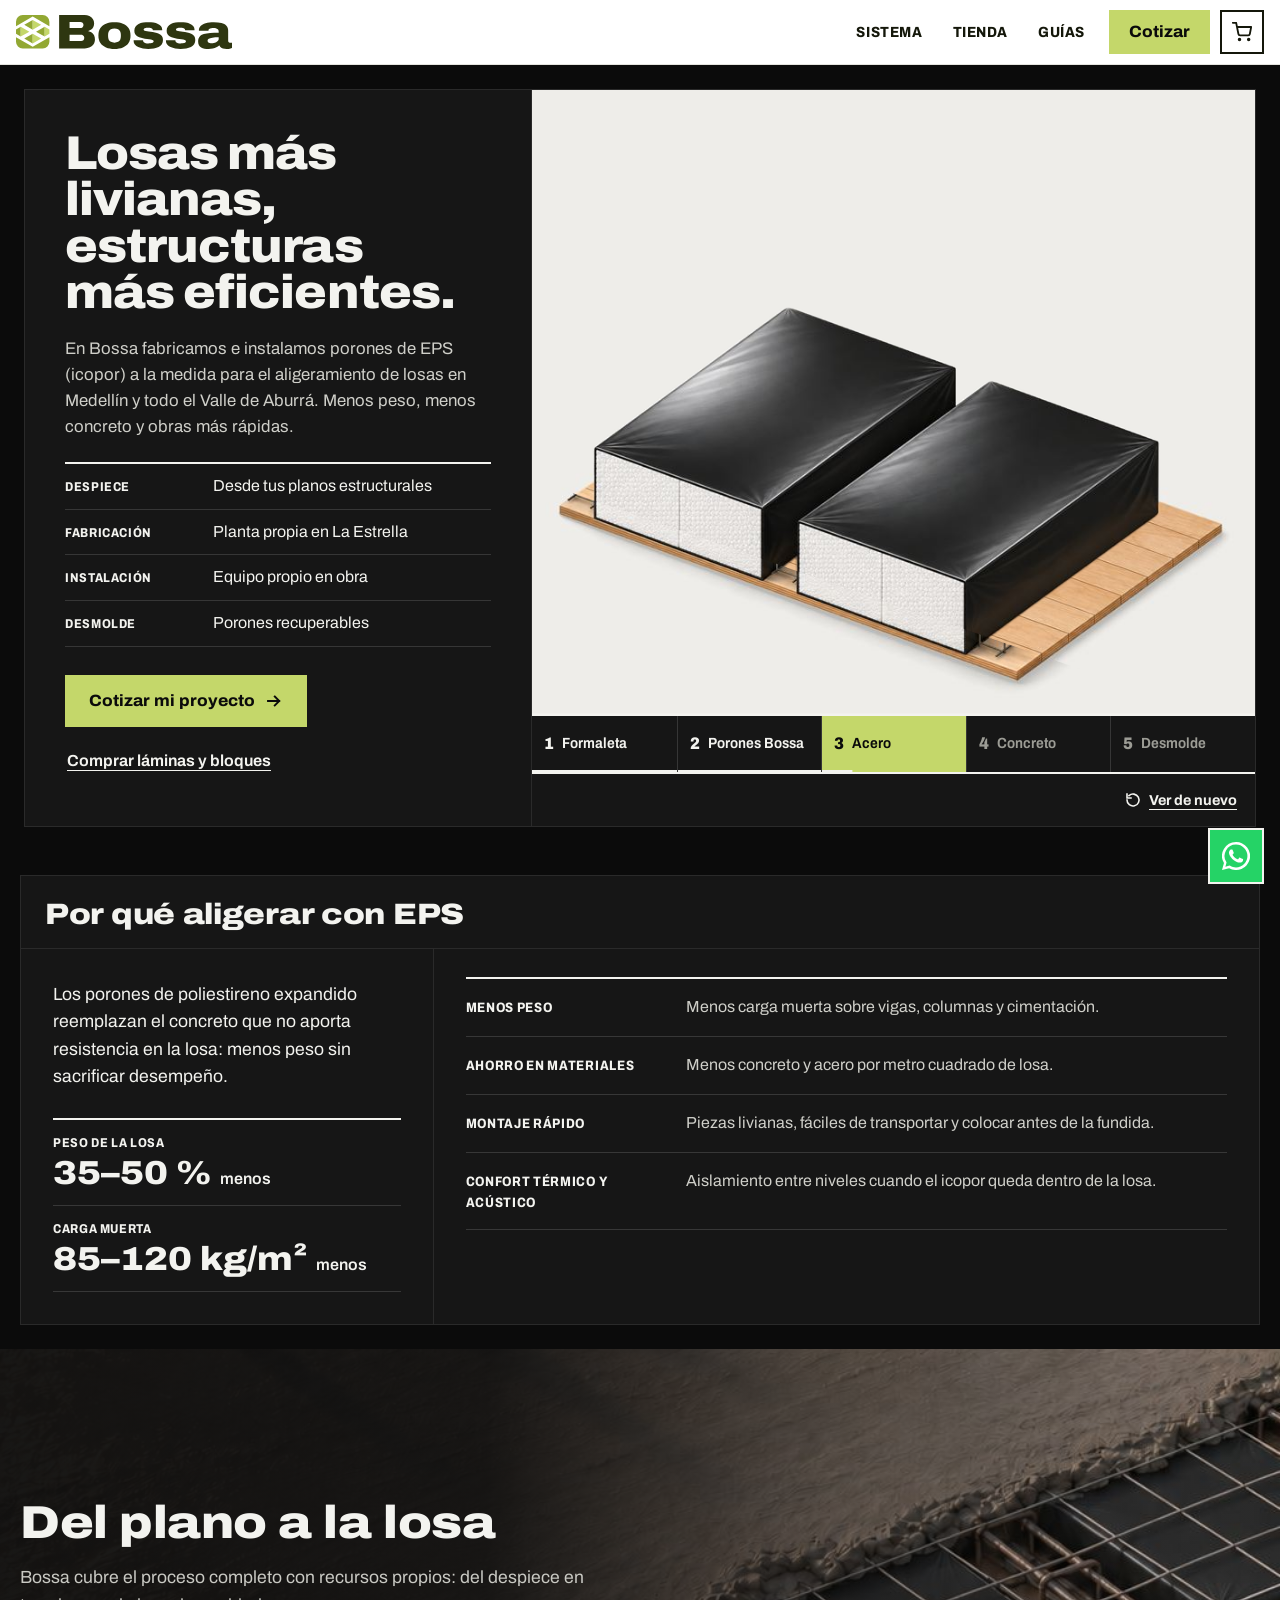
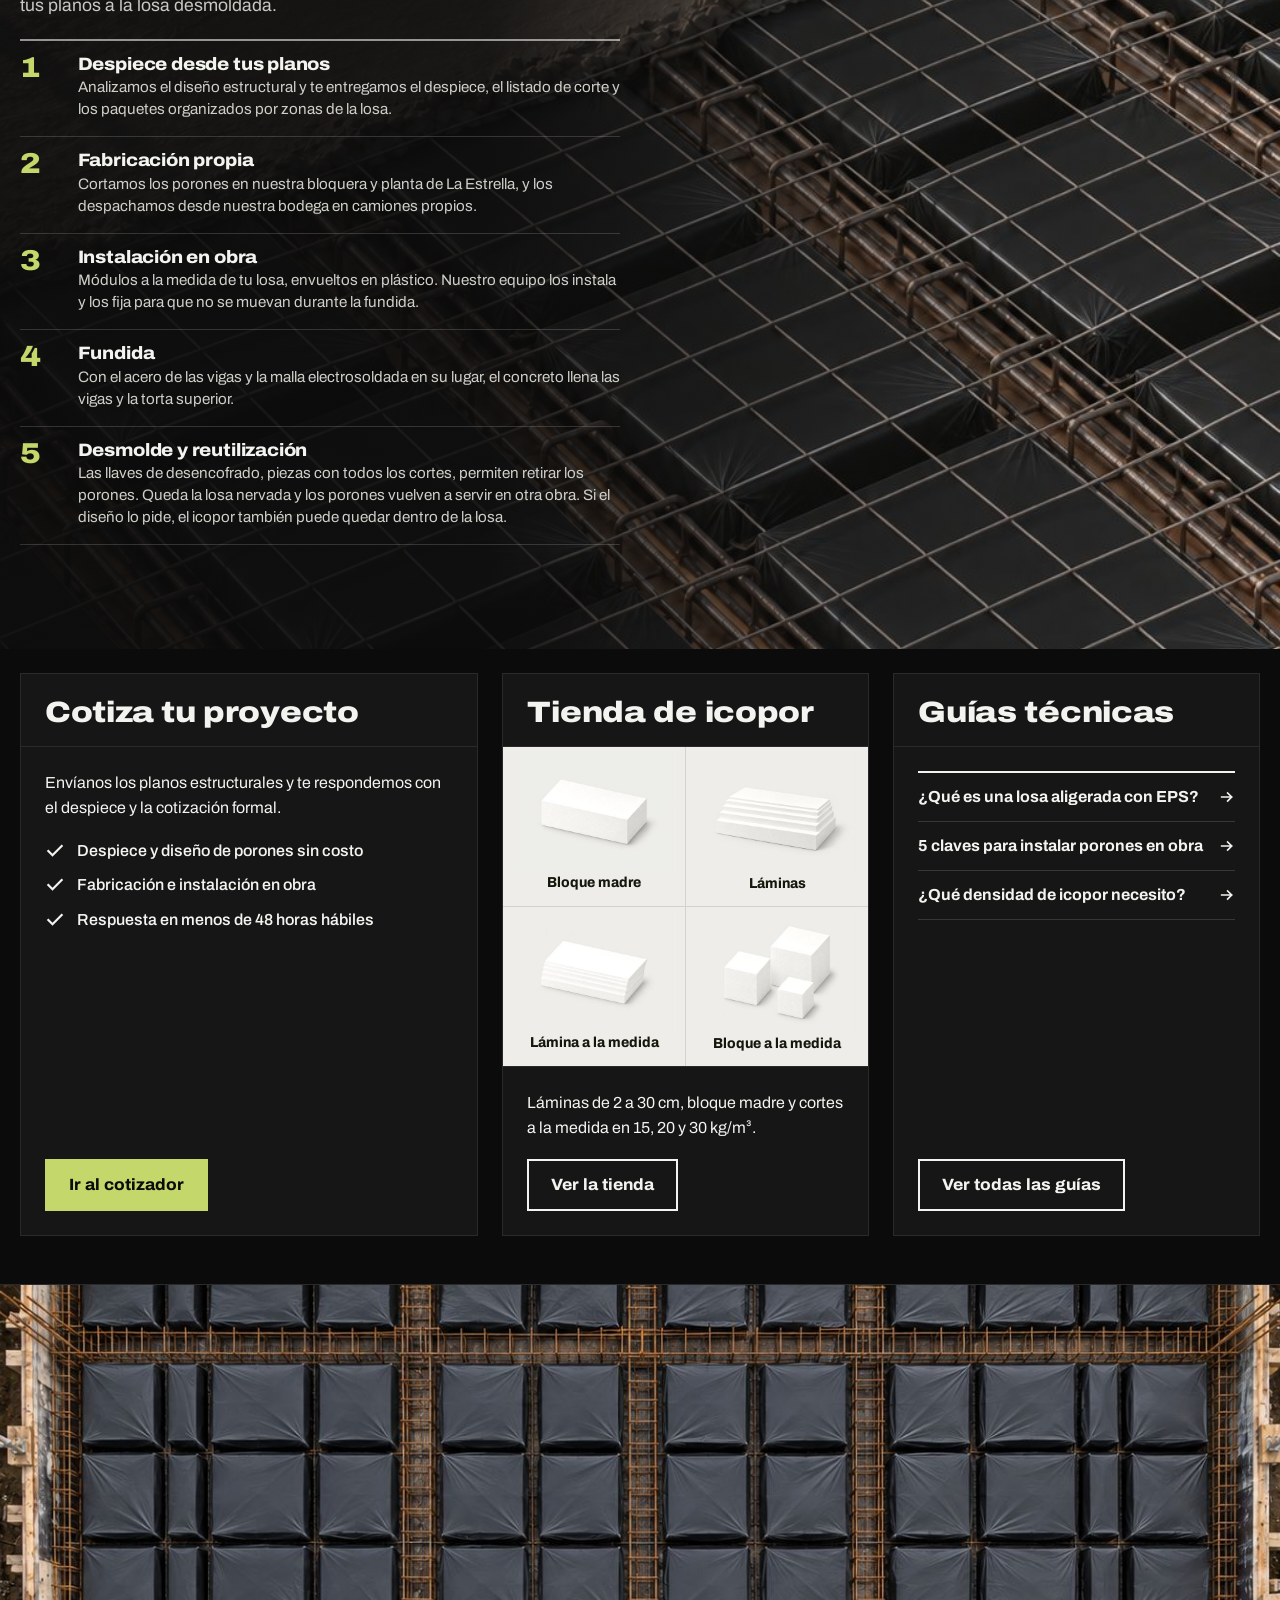
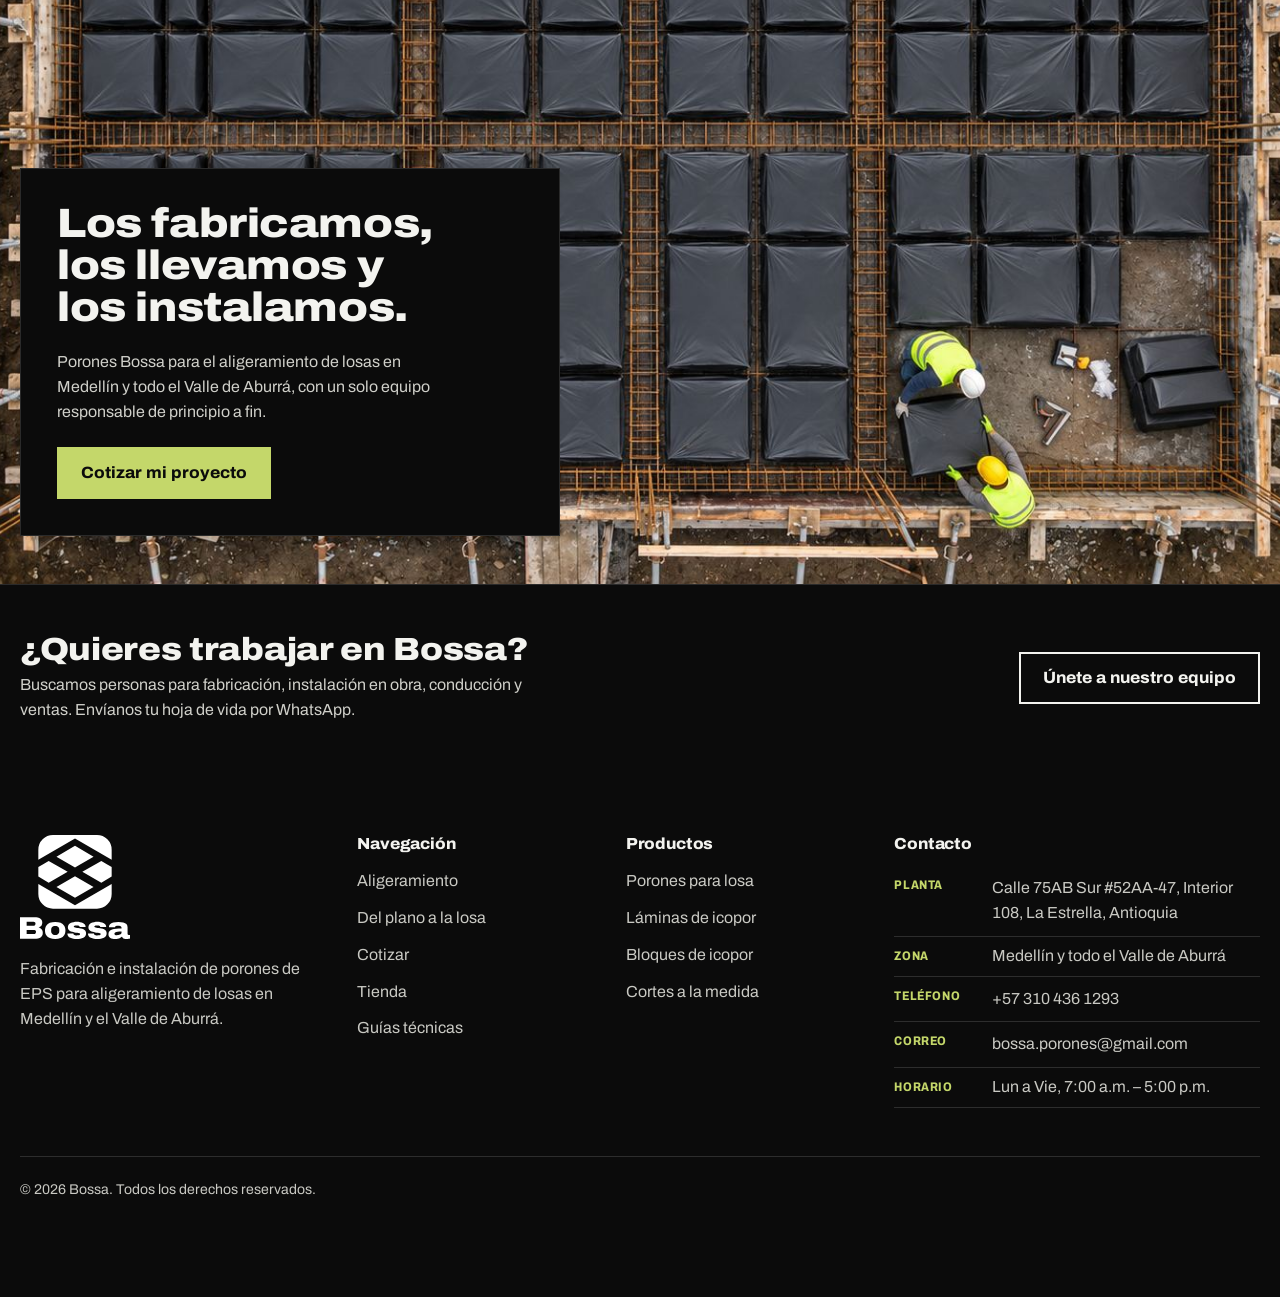
==== index.html @ 3bef2672 "Add files via upload" ====
<!doctype html>
<html lang="es">
<head>
<meta charset="utf-8">
<meta name="viewport" content="width=device-width, initial-scale=1">
<script>document.documentElement.className = "js";</script>
<title>Icopor para aligeramiento de losas en Medellín y el Valle de Aburrá | Bossa</title>
<meta name="description" content="Bossa fabrica e instala icopor (EPS) para aligeramiento de losas en Medellín y todo el Valle de Aburrá. Casetones, bloques y láminas de icopor a la medida. Cotiza por WhatsApp.">
<link rel="canonical" href="https://www.bossacol.com/">
<link rel="icon" href="/img/logo-bossa-marca.svg" type="image/svg+xml">
<link rel="icon" href="/img/icono-bossa-180.png" type="image/png" sizes="180x180">
<link rel="apple-touch-icon" href="/img/icono-bossa-180.png">
<meta name="theme-color" content="#FFFFFF">
<meta property="og:type" content="website">
<meta property="og:locale" content="es_CO">
<meta property="og:site_name" content="Bossa">
<meta property="og:url" content="https://www.bossacol.com/">
<meta property="og:title" content="Icopor para aligeramiento de losas en Medellín y el Valle de Aburrá | Bossa">
<meta property="og:description" content="Bossa fabrica e instala icopor (EPS) para aligeramiento de losas en Medellín y todo el Valle de Aburrá. Casetones, bloques y láminas de icopor a la medida. Cotiza por WhatsApp.">
<meta property="og:image" content="https://www.bossacol.com/img/og-bossa.jpg">
<meta property="og:image:width" content="1200">
<meta property="og:image:height" content="630">
<meta property="og:image:alt" content="Ilustración del corte de una losa aligerada con bloques de icopor">
<meta name="twitter:card" content="summary_large_image">
<script type="application/ld+json">{"@context":"https://schema.org","@type":"LocalBusiness","@id":"https://www.bossacol.com/#negocio","name":"Bossa","description":"Fabricación e instalación de icopor (EPS) para aligeramiento de losas. Casetones, bloques y láminas de icopor a la medida.","url":"https://www.bossacol.com/","logo":"https://www.bossacol.com/img/logo-bossa-512.png","image":"https://www.bossacol.com/img/og-bossa.jpg","telephone":"+57 310 436 1293","email":"bossa.porones@gmail.com","address":{"@type":"PostalAddress","streetAddress":"Calle 75AB Sur #52AA-47, Interior 108","addressLocality":"La Estrella","addressRegion":"Antioquia","addressCountry":"CO"},"areaServed":[{"@type":"City","name":"Medellín"},{"@type":"City","name":"Envigado"},{"@type":"City","name":"Itagüí"},{"@type":"City","name":"Sabaneta"},{"@type":"City","name":"La Estrella"},{"@type":"City","name":"Bello"},{"@type":"City","name":"Copacabana"},{"@type":"City","name":"Girardota"},{"@type":"City","name":"Barbosa"},{"@type":"City","name":"Caldas"},{"@type":"AdministrativeArea","name":"Valle de Aburrá"}]}</script>
<link rel="preconnect" href="https://fonts.googleapis.com">
<link rel="preconnect" href="https://fonts.gstatic.com" crossorigin>
<link href="https://fonts.googleapis.com/css2?family=Archivo:wdth,wght@75..125,400..900&display=swap" rel="stylesheet">
<link rel="stylesheet" href="/estilos.css">
</head>
<body>

<header class="barra" id="barra">
  <div class="contenedor">
    <a href="/" class="marca" aria-label="Bossa, inicio"><picture>
      <source media="(max-width: 359px)" srcset="/img/logo-bossa-marca.svg" width="170" height="170">
      <img src="/img/logo-bossa-horizontal.svg" width="1099" height="173" alt="Bossa">
    </picture></a>
    <nav class="navegacion" aria-label="Principal">
      <ul class="menu" id="menu">
        <li><a href="/#sistema">Sistema</a></li>
        <li><a href="/tienda/">Tienda</a></li>
        <li><a href="/guias/">Guías</a></li>
      </ul>
    </nav>
    <div class="acciones-barra">
      <a href="/cotizar/" class="placa placa-barra">Cotizar</a>
      <button type="button" class="boton-carrito" id="abrirCarrito" aria-label="Ver tu pedido" aria-controls="carrito">
        <svg width="20" height="20" viewBox="0 0 24 24" fill="none" stroke="currentColor" stroke-width="2.2" stroke-linecap="round" stroke-linejoin="round" aria-hidden="true"><circle cx="9" cy="21" r="1"/><circle cx="20" cy="21" r="1"/><path d="M1 1h4l2.7 13.4a2 2 0 0 0 2 1.6h9.7a2 2 0 0 0 2-1.6L23 6H6"/></svg>
        <span class="contador" id="contadorCarrito" aria-hidden="true">0</span>
      </button>
      <button type="button" class="hamburguesa" id="hamburguesa" aria-label="Abrir menú" aria-expanded="false" aria-controls="menu">
        <svg width="20" height="20" viewBox="0 0 24 24" fill="none" stroke="currentColor" stroke-width="2.4" stroke-linecap="square" aria-hidden="true"><path d="M3 6h18M3 12h18M3 18h18"/></svg>
      </button>
    </div>
  </div>
</header>
<main id="principal">
<!-- ================= HERO: la losa se arma ================= -->
<section class="hero" id="inicio">
  <div class="contenedor">
    <div class="tablero">
      <h1>Losas más livianas, estructuras más eficientes.</h1>
      <div class="hero-texto">
        <p class="bajada">En Bossa fabricamos e instalamos porones de EPS (icopor) a la medida para el aligeramiento de losas en Medellín y todo el Valle de Aburrá. Menos peso, menos concreto y obras más rápidas.</p>
        <dl class="filas">
          <div><dt>Despiece</dt><dd>Desde tus planos estructurales</dd></div>
          <div><dt>Fabricación</dt><dd>Planta propia en La Estrella</dd></div>
          <div><dt>Instalación</dt><dd>Equipo propio en obra</dd></div>
          <div><dt>Desmolde</dt><dd>Porones recuperables</dd></div>
        </dl>
      </div>
      <div class="hero-acciones">
        <a href="/cotizar/" class="placa">Cotizar mi proyecto
          <svg width="18" height="18" viewBox="0 0 24 24" fill="none" stroke="currentColor" stroke-width="2.5" stroke-linecap="square" aria-hidden="true"><path d="M4 12h15M13 6l6 6-6 6"/></svg></a>
        <a href="/tienda/" class="enlace">Comprar láminas y bloques</a>
      </div>

      <figure class="armado" id="armado">
        <div class="lienzo" role="img" aria-label="Corte de una losa aligerada que se arma en cinco pasos: formaleta de madera, porones de icopor envueltos en plástico, acero de vigas y malla electrosoldada, concreto, y la losa nervada que queda después del desmolde, hasta 35 a 50 % más liviana.">
          <img class="cuadro c1" src="/img/losa-paso-1.jpg" srcset="/img/losa-paso-1-800.jpg 800w, /img/losa-paso-1.jpg 1488w" sizes="(min-width: 901px) 58vw, 100vw" width="1488" height="942" alt="" fetchpriority="high" decoding="async">
          <img class="cuadro c2" src="/img/losa-paso-2.jpg" srcset="/img/losa-paso-2-800.jpg 800w, /img/losa-paso-2.jpg 1488w" sizes="(min-width: 901px) 58vw, 100vw" width="1488" height="942" alt="" decoding="async">
          <img class="cuadro c3" src="/img/losa-paso-3.jpg" srcset="/img/losa-paso-3-800.jpg 800w, /img/losa-paso-3.jpg 1488w" sizes="(min-width: 901px) 58vw, 100vw" width="1488" height="942" alt="" decoding="async">
          <img class="cuadro c4" src="/img/losa-paso-4.jpg" srcset="/img/losa-paso-4-800.jpg 800w, /img/losa-paso-4.jpg 1488w" sizes="(min-width: 901px) 58vw, 100vw" width="1488" height="942" alt="" decoding="async">
          <img class="cuadro c5" src="/img/losa-paso-5.jpg" srcset="/img/losa-paso-5-800.jpg 800w, /img/losa-paso-5.jpg 1488w" sizes="(min-width: 901px) 58vw, 100vw" width="1488" height="942" alt="" decoding="async">
          <img class="cuadro c4b" src="/img/losa-paso-4.jpg" srcset="/img/losa-paso-4-800.jpg 800w, /img/losa-paso-4.jpg 1488w" sizes="(min-width: 901px) 58vw, 100vw" width="1488" height="942" alt="" decoding="async">
          <div class="cota" aria-hidden="true">
            <svg class="cota-linea" viewBox="0 0 100 100" preserveAspectRatio="none"><line x1="0" y1="100" x2="100" y2="0"/></svg>
            <span class="cota-punto"></span>
            <div class="cota-rotulo"><strong>35–50 %</strong><span>menos peso en la losa</span></div>
          </div>
        </div>
        <ol class="pasos-armado" aria-label="Pasos para armar una losa aligerada">
          <li><button type="button" data-paso="1" aria-current="step"><span class="num">1</span><span>Formaleta</span><span class="avance" aria-hidden="true"></span></button></li>
          <li><button type="button" data-paso="2"><span class="num">2</span><span>Porones Bossa</span><span class="avance" aria-hidden="true"></span></button></li>
          <li><button type="button" data-paso="3"><span class="num">3</span><span>Acero</span><span class="avance" aria-hidden="true"></span></button></li>
          <li><button type="button" data-paso="4"><span class="num">4</span><span>Concreto</span><span class="avance" aria-hidden="true"></span></button></li>
          <li><button type="button" data-paso="5"><span class="num">5</span><span>Desmolde</span><span class="avance" aria-hidden="true"></span></button></li>
        </ol>
        <div class="pie-armado">
          <button type="button" class="repetir" id="verDeNuevo">
            <svg width="16" height="16" viewBox="0 0 24 24" fill="none" stroke="currentColor" stroke-width="2.4" stroke-linecap="square" aria-hidden="true"><path d="M3 12a9 9 0 1 0 3-6.7"/><path d="M3 3v6h6"/></svg>Ver de nuevo</button>
        </div>
      </figure>
    </div>
  </div>
</section>

<!-- ================= POR QUÉ ALIGERAR ================= -->
<section class="beneficios" id="beneficios">
  <div class="contenedor">
    <div class="tablero">
      <h2 class="franja">Por qué aligerar con EPS</h2>
      <div class="beneficios-cuerpo">
        <div class="beneficios-intro">
          <p class="entrada">Los porones de poliestireno expandido reemplazan el concreto que no aporta resistencia en la losa: menos peso sin sacrificar desempeño.</p>
          <dl class="filas filas-cifras">
            <div><dt>Peso de la losa</dt><dd>35–50 % <span>menos</span></dd></div>
            <div><dt>Carga muerta</dt><dd>85–120 kg/m² <span>menos</span></dd></div>
          </dl>
        </div>
        <dl class="filas filas-beneficios">
          <div><dt>Menos peso</dt><dd>Menos carga muerta sobre vigas, columnas y cimentación.</dd></div>
          <div><dt>Ahorro en materiales</dt><dd>Menos concreto y acero por metro cuadrado de losa.</dd></div>
          <div><dt>Montaje rápido</dt><dd>Piezas livianas, fáciles de transportar y colocar antes de la fundida.</dd></div>
          <div><dt>Confort térmico y acústico</dt><dd>Aislamiento entre niveles cuando el icopor queda dentro de la losa.</dd></div>
        </dl>
      </div>
    </div>
  </div>
</section>


<!-- ================= DEL PLANO A LA LOSA: foto del vaciado a pantalla completa ================= -->
<section class="sistema sistema-foto" id="sistema">
  <img class="sistema-fondo" src="/img/proceso-vaciado.jpg" srcset="/img/proceso-vaciado-600.jpg 600w, /img/proceso-vaciado.jpg 1024w" sizes="100vw" width="1024" height="1536" alt="" loading="lazy" decoding="async">
  <div class="contenedor sistema-cuerpo">
    <div class="sistema-cabecera">
      <h2>Del plano a la losa</h2>
      <p class="entrada">Bossa cubre el proceso completo con recursos propios: del despiece en tus planos a la losa desmoldada.</p>
    </div>
    <ol class="pasos-sistema">
      <li class="paso-sistema">
        <span class="num">1</span>
        <h3>Despiece desde tus planos</h3>
        <p>Analizamos el diseño estructural y te entregamos el despiece, el listado de corte y los paquetes organizados por zonas de la losa.</p>
      </li>
      <li class="paso-sistema">
        <span class="num">2</span>
        <h3>Fabricación propia</h3>
        <p>Cortamos los porones en nuestra bloquera y planta de La Estrella, y los despachamos desde nuestra bodega en camiones propios.</p>
      </li>
      <li class="paso-sistema">
        <span class="num">3</span>
        <h3>Instalación en obra</h3>
        <p>Módulos a la medida de tu losa, envueltos en plástico. Nuestro equipo los instala y los fija para que no se muevan durante la fundida.</p>
      </li>
      <li class="paso-sistema">
        <span class="num">4</span>
        <h3>Fundida</h3>
        <p>Con el acero de las vigas y la malla electrosoldada en su lugar, el concreto llena las vigas y la torta superior.</p>
      </li>
      <li class="paso-sistema">
        <span class="num">5</span>
        <h3>Desmolde y reutilización</h3>
        <p>Las llaves de desencofrado, piezas con todos los cortes, permiten retirar los porones. Queda la losa nervada y los porones vuelven a servir en otra obra. Si el diseño lo pide, el icopor también puede quedar dentro de la losa.</p>
      </li>
    </ol>
  </div>
</section>


<section class="accesos" aria-label="Cotizar, tienda y guías">
  <div class="contenedor">
    <div class="tablero acceso acceso-cotizar">
      <h2 class="franja">Cotiza tu proyecto</h2>
      <div class="acceso-cuerpo">
        <p class="entrada">Envíanos los planos estructurales y te respondemos con el despiece y la cotización formal.</p>
        <ul class="lista-check">
          <li><svg width="20" height="20" viewBox="0 0 24 24" fill="none" stroke="currentColor" stroke-width="2.6" stroke-linecap="square" aria-hidden="true"><path d="m4 12 5 5L20 6"/></svg>Despiece y diseño de porones sin costo</li>
          <li><svg width="20" height="20" viewBox="0 0 24 24" fill="none" stroke="currentColor" stroke-width="2.6" stroke-linecap="square" aria-hidden="true"><path d="m4 12 5 5L20 6"/></svg>Fabricación e instalación en obra</li>
          <li><svg width="20" height="20" viewBox="0 0 24 24" fill="none" stroke="currentColor" stroke-width="2.6" stroke-linecap="square" aria-hidden="true"><path d="m4 12 5 5L20 6"/></svg>Respuesta en menos de 48 horas hábiles</li>
        </ul>
        <a class="placa" href="/cotizar/">Ir al cotizador</a>
      </div>
    </div>
    <div class="tablero acceso acceso-tienda">
      <h2 class="franja">Tienda de icopor</h2>
      <ul class="vitrina">
        <li><a href="/tienda/#bloque-madre"><img src="/img/tienda-bloque-madre-480.jpg" width="480" height="480" alt="" loading="lazy" decoding="async"><span>Bloque madre</span></a></li>
        <li><a href="/tienda/#lamina"><img src="/img/tienda-lamina-480.jpg" width="480" height="480" alt="" loading="lazy" decoding="async"><span>Láminas</span></a></li>
        <li><a href="/tienda/#lamina-medida"><img src="/img/tienda-lamina-medida-480.jpg" width="480" height="480" alt="" loading="lazy" decoding="async"><span>Lámina a la medida</span></a></li>
        <li><a href="/tienda/#bloque-medida"><img src="/img/tienda-bloque-medida-480.jpg" width="480" height="480" alt="" loading="lazy" decoding="async"><span>Bloque a la medida</span></a></li>
      </ul>
      <div class="acceso-cuerpo">
        <p class="entrada">Láminas de 2 a 30 cm, bloque madre y cortes a la medida en 15, 20 y 30 kg/m³.</p>
        <a class="boton" href="/tienda/">Ver la tienda</a>
      </div>
    </div>
    <div class="tablero acceso">
      <h2 class="franja">Guías técnicas</h2>
      <div class="acceso-cuerpo">
        <ul class="lista-enlaces"><li><a href="/guias/losa-aligerada-eps/">¿Qué es una losa aligerada con EPS?<svg width="16" height="16" viewBox="0 0 24 24" fill="none" stroke="currentColor" stroke-width="2.5" stroke-linecap="square" aria-hidden="true"><path d="M4 12h15M13 6l6 6-6 6"/></svg></a></li><li><a href="/guias/instalar-porones/">5 claves para instalar porones en obra<svg width="16" height="16" viewBox="0 0 24 24" fill="none" stroke="currentColor" stroke-width="2.5" stroke-linecap="square" aria-hidden="true"><path d="M4 12h15M13 6l6 6-6 6"/></svg></a></li><li><a href="/guias/densidad-icopor/">¿Qué densidad de icopor necesito?<svg width="16" height="16" viewBox="0 0 24 24" fill="none" stroke="currentColor" stroke-width="2.5" stroke-linecap="square" aria-hidden="true"><path d="M4 12h15M13 6l6 6-6 6"/></svg></a></li></ul>
        <a class="boton" href="/guias/">Ver todas las guías</a>
      </div>
    </div>
  </div>
</section>

<!-- ================= MOMENTO DE MARCA: la losa en obra vista desde arriba, a pantalla completa ================= -->
<section class="marca-foto" aria-labelledby="tituloMarca">
  <img class="marca-fondo" src="/img/obra-porones-aerea.jpg" srcset="/img/obra-porones-aerea-800.jpg 800w, /img/obra-porones-aerea.jpg 1672w" sizes="100vw" width="1672" height="941" alt="Vista aérea de una losa en obra: porones envueltos en plástico negro entre el acero de las vigas, y dos operarios colocando los últimos módulos" loading="lazy" decoding="async">
  <div class="contenedor">
    <div class="marca-panel">
      <h2 id="tituloMarca">Los fabricamos, los llevamos y los instalamos.</h2>
      <p>Porones Bossa para el aligeramiento de losas en Medellín y todo el Valle de Aburrá, con un solo equipo responsable de principio a fin.</p>
      <a href="/cotizar/" class="placa">Cotizar mi proyecto</a>
    </div>
  </div>
</section>


<!-- ================= TRABAJA CON NOSOTROS ================= -->
<section class="equipo" id="equipo">
  <div class="contenedor">
    <div>
      <h2>¿Quieres trabajar en Bossa?</h2>
      <p>Buscamos personas para fabricación, instalación en obra, conducción y ventas. Envíanos tu hoja de vida por WhatsApp.</p>
    </div>
    <a class="boton" id="botonEquipo" href="#" target="_blank" rel="noopener">Únete a nuestro equipo</a>
  </div>
</section>
</main>

<footer class="pie" id="pie">
  <div class="contenedor">
    <div class="columnas">
      <div>
        <div class="logo-pie"><img src="/img/logo-bossa-vertical-blanco.svg" width="255" height="240" alt="Bossa" loading="lazy"></div>
        <p>Fabricación e instalación de porones de EPS para aligeramiento de losas en Medellín y el Valle de Aburrá.</p>
      </div>
      <nav aria-label="Pie de página">
        <h2>Navegación</h2>
        <ul>
          <li><a href="/#beneficios">Aligeramiento</a></li>
          <li><a href="/#sistema">Del plano a la losa</a></li>
          <li><a href="/cotizar/">Cotizar</a></li>
          <li><a href="/tienda/">Tienda</a></li>
          <li><a href="/guias/">Guías técnicas</a></li>
        </ul>
      </nav>
      <div>
        <h2>Productos</h2>
        <ul>
          <li><a href="/cotizar/">Porones para losa</a></li>
          <li><a href="/tienda/">Láminas de icopor</a></li>
          <li><a href="/tienda/">Bloques de icopor</a></li>
          <li><a href="/tienda/">Cortes a la medida</a></li>
        </ul>
      </div>
      <div>
        <h2>Contacto</h2>
        <dl class="datos-pie">
          <div><dt>Planta</dt><dd><a href="https://www.google.com/maps/search/?api=1&query=Calle+75AB+Sur+%2352AA-47+La+Estrella+Antioquia+Colombia" target="_blank" rel="noopener">Calle 75AB Sur #52AA-47, Interior 108, La Estrella, Antioquia</a></dd></div>
          <div><dt>Zona</dt><dd>Medellín y todo el Valle de Aburrá</dd></div>
          <div><dt>Teléfono</dt><dd><a href="tel:+573104361293">+57 310 436 1293</a></dd></div>
          <div><dt>Correo</dt><dd><a href="mailto:bossa.porones@gmail.com">bossa.porones@gmail.com</a></dd></div>
          <div><dt>Horario</dt><dd>Lun a Vie, 7:00 a.m. – 5:00 p.m.</dd></div>
        </dl>
      </div>
    </div>
    <div class="legal">© <span id="anio"></span> Bossa. Todos los derechos reservados.</div>
  </div>
</footer>
<div class="velo" id="velo"></div>
<aside class="carrito" id="carrito" role="dialog" aria-modal="true" aria-labelledby="tituloCarrito" aria-hidden="true" inert>
  <header><h2 id="tituloCarrito">Tu pedido</h2><button type="button" id="cerrarCarrito" aria-label="Cerrar pedido">
    <svg width="20" height="20" viewBox="0 0 24 24" fill="none" stroke="currentColor" stroke-width="2.6" stroke-linecap="square" aria-hidden="true"><path d="M5 5l14 14M19 5 5 19"/></svg></button></header>
  <div class="items-carrito" id="itemsCarrito"></div>
  <footer>
    <button type="button" class="placa" id="enviarPedido">Pedir cotización por WhatsApp</button>
    <small>Te respondemos con el precio, la disponibilidad y el costo de envío.</small>
  </footer>
</aside>

<a class="whatsapp" id="botonWhatsapp" href="#" target="_blank" rel="noopener" aria-label="Escríbenos por WhatsApp">
  <svg width="28" height="28" viewBox="0 0 24 24" fill="currentColor" aria-hidden="true"><path d="M17.5 14.4c-.3-.1-1.8-.9-2-1-.3-.1-.5-.1-.7.1-.2.3-.8 1-.9 1.2-.2.2-.3.2-.6.1-.3-.1-1.3-.5-2.4-1.5-.9-.8-1.5-1.8-1.7-2.1-.2-.3 0-.5.1-.6l.4-.5c.2-.2.2-.3.3-.5.1-.2 0-.4 0-.5l-.9-2.2c-.2-.6-.5-.5-.7-.5h-.6c-.2 0-.5.1-.8.4-.3.3-1 1-1 2.5s1.1 2.9 1.2 3.1c.1.2 2.1 3.2 5.1 4.5.7.3 1.3.5 1.7.6.7.2 1.4.2 1.9.1.6-.1 1.8-.7 2-1.4.2-.7.2-1.3.2-1.4-.1-.2-.3-.3-.6-.4zM12 21.8c-1.8 0-3.5-.5-5-1.4l-.4-.2-3.7 1 1-3.6-.2-.4A9.8 9.8 0 0 1 12 2.2a9.8 9.8 0 0 1 0 19.6zM12 0a12 12 0 0 0-10.3 18.1L0 24l6.1-1.6A12 12 0 1 0 12 0z"/></svg>
</a>


<script src="/app.js"></script>
</body>
</html>
---- estilos.css ----
/* Bossa · estilos compartidos por todas las páginas (tema oscuro; ver DESIGN.md) */
/* ===== Bossa · tema oscuro (13 nov 2026) =====
   Fondo casi negro, tableros grafito, texto claro, lima para la acción y lo activo,
   gris oscuro detrás de toda imagen. Archivo variable (ancho + peso).
   Los nombres de los tokens se conservan: --tinta es el color fuerte del texto y los filetes
   (ahora claro) y --blanco es la superficie de los tableros (ahora grafito). */
:root {
  --fondo: #0B0B0B;        /* fondo de la página */
  --verde: #92A833;        /* verde principal del logo: hover del CTA y momento de marca */
  --lima: #C4D76A;         /* verde claro del logo: CTA, cifras y lo activo, con texto --sobre-lima */
  --sobre-lima: #0B0B0B;
  --lima-claro: rgba(196, 215, 106, .12);
  --tinta: #F3F3EF;        /* texto fuerte y filetes de control */
  --texto: #CFCFC9;
  --suave: #9C9C95;
  --blanco: #161616;       /* superficie de los tableros */
  --gris: #222222;         /* fondo de los renders y las imágenes */
  --sobre-fondo: #C9C9C3;
  --error: #FF8A70;
  --error-fondo: rgba(255, 110, 80, .12);
  --borde-campo: #6E6E68;
  --linea: 1px solid #2A2A2A; /* estructura: bordes de tableros y separaciones */
  --filete: 2px solid var(--tinta);
  --filete-fino: 1px solid rgba(255, 255, 255, .14);
  --filete-claro: 1px solid rgba(255, 255, 255, .14);
  /* Ritmo: el módulo de 0,60 m del porón → 12 / 24 / 48 / 96 */
  --e1: 12px; --e2: 24px; --e3: 48px; --e4: 96px;
  --ease-out: cubic-bezier(0.23, 1, 0.32, 1);
  --ease-in-out: cubic-bezier(0.77, 0, 0.175, 1);
  --ease-drawer: cubic-bezier(0.32, 0.72, 0, 1);
  --alto-barra: 64px;
}
* { box-sizing: border-box; margin: 0; padding: 0; }
@media (prefers-reduced-motion: no-preference) { html { scroll-behavior: smooth; } }
html { scrollbar-color: var(--fondo) var(--gris); -webkit-text-size-adjust: 100%; }
body { font-family: "Archivo", system-ui, sans-serif; font-stretch: 100%; color: var(--texto); background: var(--blanco); line-height: 1.55; font-size: 1rem; overflow-x: hidden; -webkit-tap-highlight-color: transparent; }
::selection { background: var(--lima); color: var(--tinta); }
img { max-width: 100%; height: auto; display: block; }
a { color: inherit; text-underline-offset: .2em; text-decoration-thickness: 1px; }
input, select, textarea { caret-color: var(--fondo); accent-color: var(--fondo); }
h1, h2, h3 { color: var(--tinta); line-height: 1.08; font-weight: 800; font-stretch: 110%; letter-spacing: -0.01em; text-wrap: balance; }
p { text-wrap: pretty; }
:focus-visible { outline: 3px solid var(--tinta); outline-offset: 2px; }
.sistema :focus-visible, .pie :focus-visible { outline-color: var(--lima); }
.contenedor { width: 100%; max-width: 1272px; margin-inline: auto; padding-left: 16px; padding-right: 16px; }
section { scroll-margin-top: calc(var(--alto-barra) + 8px); }
.num { font-variant-numeric: tabular-nums; }

/* ===== Botones: placas rectas, como las de una valla ===== */
.placa, .boton { display: inline-flex; align-items: center; justify-content: center; gap: 10px; min-height: 52px; padding: 12px 22px; border: var(--filete); font: 750 1.02rem/1.1 "Archivo", system-ui, sans-serif; font-stretch: 105%; text-decoration: none; cursor: pointer; user-select: none; -webkit-user-select: none; transition: background-color 150ms ease, color 150ms ease, transform 160ms var(--ease-out); }
.placa { background: var(--verde); color: var(--tinta); }
.boton { background: transparent; color: var(--tinta); }
.placa svg, .boton svg { flex-shrink: 0; }
.placa:active, .boton:active { transform: scale(.97); }
@media (hover: hover) and (pointer: fine) {
  .placa:hover { background: var(--lima); }
  .boton:hover { background: var(--gris); }
}
.placa[disabled], .boton[disabled] { cursor: not-allowed; opacity: .55; }
.enlace { font-weight: 650; color: var(--tinta); text-decoration: underline; text-underline-offset: .25em; padding: 12px 2px; }
@media (hover: hover) and (pointer: fine) { .enlace:hover { text-decoration-thickness: 2px; } }

/* ===== Franja de cada tablero: el nombre literal de la sección ===== */
.tablero { background: var(--blanco); border: var(--filete); }
.franja { background: var(--verde); color: var(--tinta); border-bottom: var(--filete); padding: 14px 24px; font-size: clamp(1.35rem, 2.3vw, 1.9rem); font-weight: 850; font-stretch: 116%; line-height: 1.1; }
.entrada { font-size: 1.1rem; color: var(--tinta); max-width: 58ch; }
.credito { font-size: .8rem; color: var(--suave); }

/* ===== Encabezado: la franja de la valla ===== */
.barra { position: sticky; top: 0; z-index: 50; background: var(--verde); border-bottom: var(--filete); }
.barra .contenedor { max-width: 1392px; display: flex; align-items: center; gap: var(--e2); height: var(--alto-barra); }
.marca { display: grid; place-items: center; height: 48px; padding: 0 10px; background: var(--blanco); border: var(--filete); flex-shrink: 0; }
.marca picture { display: block; }
.marca img { height: 32px; width: auto; }
.navegacion { margin-left: auto; }
.menu { display: flex; align-items: center; gap: 30px; list-style: none; }
.menu a { position: relative; display: block; padding: 12px 0; font-weight: 750; font-stretch: 90%; font-size: .92rem; letter-spacing: .04em; text-transform: uppercase; color: var(--tinta); text-decoration: none; }
.menu a::after { content: ""; position: absolute; left: 0; right: 0; bottom: 6px; height: 2px; background: var(--tinta); transform: scaleX(0); transform-origin: left; transition: transform 200ms var(--ease-out); }
@media (hover: hover) and (pointer: fine) { .menu a:hover::after { transform: scaleX(1); } }
.acciones-barra { display: flex; align-items: center; gap: 10px; }
.placa-barra { min-height: 44px; padding: 8px 18px; background: var(--tinta); color: var(--blanco); }
@media (hover: hover) and (pointer: fine) { .placa-barra:hover { background: var(--fondo); } }
.boton-carrito, .hamburguesa { position: relative; width: 44px; height: 44px; display: grid; place-items: center; background: transparent; border: var(--filete); color: var(--tinta); cursor: pointer; transition: background-color 150ms ease, transform 160ms var(--ease-out); }
.boton-carrito:active, .hamburguesa:active { transform: scale(.95); }
@media (hover: hover) and (pointer: fine) { .boton-carrito:hover, .hamburguesa:hover { background: var(--lima); } }
.contador { position: absolute; top: -9px; right: -9px; min-width: 22px; height: 22px; padding: 0 6px; display: grid; place-items: center; background: var(--tinta); color: var(--lima); font-size: .75rem; font-weight: 800; font-variant-numeric: tabular-nums; opacity: 0; transform: scale(.6); transition: opacity 150ms ease, transform 200ms var(--ease-out); }
.contador.visible { opacity: 1; transform: scale(1); }
.hamburguesa { display: none; }

/* ===== Hero: la valla con la losa armándose ===== */
.hero { background: var(--fondo); padding: var(--e2) 0; }
.hero .contenedor { max-width: 1408px; padding-left: 24px; padding-right: 24px; }
.hero .tablero { display: grid; grid-template-columns: minmax(0, .7fr) minmax(0, 1fr); grid-template-rows: auto auto 1fr; grid-template-areas: "titulo armado" "texto armado" "acciones armado"; }
.hero h1 { grid-area: titulo; padding: 40px 40px 0; font-size: clamp(2.2rem, min(3.7vw, 6.6vh), 3.6rem); font-weight: 850; font-stretch: 108%; line-height: .98; letter-spacing: -0.02em; }
.hero-texto { grid-area: texto; padding: 20px 40px 0; }
.hero-texto .bajada { font-size: 1.05rem; color: var(--texto); max-width: 52ch; }
.filas { border-top: var(--filete); margin-top: 22px; }
.filas > div { display: grid; grid-template-columns: 8.5rem 1fr; gap: 12px; padding: 10px 0; border-bottom: var(--filete-fino); align-items: baseline; }
.filas dt { font-weight: 750; font-stretch: 85%; font-size: .8rem; letter-spacing: .05em; text-transform: uppercase; color: var(--tinta); }
.filas dd { color: var(--tinta); font-variant-numeric: tabular-nums; }
.hero-acciones { grid-area: acciones; align-self: end; display: flex; flex-wrap: wrap; align-items: center; gap: 10px 22px; padding: 28px 40px 40px; }
@media (prefers-reduced-motion: no-preference) {
  .hero h1 { animation: entrar 560ms var(--ease-out) both; --sube: 16px; }
  .hero-texto { animation: entrar 480ms var(--ease-out) 110ms both; --sube: 10px; }
  .hero-acciones { animation: entrar 460ms var(--ease-out) 190ms both; --sube: 8px; }
}
@keyframes entrar { from { opacity: 0; transform: translateY(var(--sube, 12px)); } }

.armado { grid-area: armado; margin: 0; display: flex; flex-direction: column; justify-content: center; background: var(--gris); border-left: var(--filete); min-width: 0; }
.lienzo { position: relative; aspect-ratio: 1488 / 942; overflow: hidden; background: var(--gris); }
.cuadro { position: absolute; inset: 0; width: 100%; height: 100%; object-fit: cover; }
.c2 { -webkit-mask: url("img/losa-mascara-porones.png") 0 0 / 100% 100% no-repeat; mask: url("img/losa-mascara-porones.png") 0 0 / 100% 100% no-repeat; }
.c4b { opacity: 0; -webkit-mask: url("img/losa-mascara-desmolde.png") 0 0 / 100% 100% no-repeat; mask: url("img/losa-mascara-desmolde.png") 0 0 / 100% 100% no-repeat; }
/* Estado inicial (paso 1) solo cuando hay JS y movimiento; sin JS o con reduced-motion se ve la losa nervada */
@media (prefers-reduced-motion: no-preference) {
  .js .c2 { clip-path: inset(0% 0% 100% 0%); transform: translateY(-4%); }
  .js .c3 { clip-path: polygon(-223.10% -65.86%, 157.94% 143.06%, -3.35% 334.14%, -384.40% 125.22%); }
  .js .c4 { clip-path: ellipse(0% 0% at 30.5% 5.8%); }
  .js .c5 { opacity: 0; }
  .js .cota { opacity: 0; visibility: hidden; }
}
/* Cota "35–50 % menos peso", anclada al borde de la losa nervada */
.cota { position: absolute; inset: 0; pointer-events: none; }
.cota-linea { position: absolute; left: 63%; top: 17.5%; width: 9%; height: 21%; overflow: visible; }
.cota-linea line { stroke: var(--tinta); stroke-width: 1.5; vector-effect: non-scaling-stroke; }
.cota-punto { position: absolute; left: 63%; top: 38.5%; width: 9px; height: 9px; margin: -4.5px 0 0 -4.5px; background: var(--tinta); border-radius: 50%; }
.cota-rotulo { position: absolute; right: 3%; top: 4%; padding: 10px 14px 9px; background: var(--blanco); border: var(--filete); }
.cota-rotulo strong { display: block; font-size: clamp(1.25rem, 2.5vw, 2.3rem); font-weight: 850; font-stretch: 116%; line-height: 1; color: var(--tinta); font-variant-numeric: tabular-nums; letter-spacing: -0.01em; white-space: nowrap; }
.cota-rotulo span { display: block; margin-top: 4px; font-size: .82rem; font-weight: 650; color: var(--tinta); }
.pasos-armado { list-style: none; display: grid; grid-template-columns: repeat(5, minmax(0, 1fr)); background: var(--blanco); border-top: var(--filete); border-bottom: var(--filete); }
.pasos-armado li + li { border-left: var(--filete-fino); }
.pasos-armado button { position: relative; width: 100%; height: 100%; min-height: 56px; display: flex; align-items: center; gap: 8px; padding: 10px 12px; background: transparent; border: 0; font: 650 .92rem/1.15 "Archivo", system-ui, sans-serif; font-stretch: 90%; text-align: left; color: var(--suave); cursor: pointer; transition: background-color 150ms ease, color 150ms ease; }
.pasos-armado button .num { font-weight: 850; font-size: 1.05rem; }
.pasos-armado button.hecho { color: var(--tinta); }
.pasos-armado button[aria-current="step"] { background: var(--lima); color: var(--tinta); }
@media (hover: hover) and (pointer: fine) { .pasos-armado button:not([aria-current]):hover { background: var(--gris); color: var(--tinta); } }
.avance { position: absolute; left: 0; right: 0; bottom: -2px; height: 4px; background: var(--tinta); transform: scaleX(0); transform-origin: left; }
.pie-armado { display: flex; align-items: center; justify-content: space-between; gap: 12px; padding: 4px 8px 4px 16px; }
.repetir { display: inline-flex; align-items: center; gap: 8px; min-height: 44px; padding: 8px 10px; background: transparent; border: 0; font: 700 .9rem "Archivo", system-ui, sans-serif; color: var(--tinta); cursor: pointer; text-decoration: underline; text-underline-offset: .25em; transition: transform 160ms var(--ease-out); }
.repetir:active { transform: scale(.97); }

/* ===== Por qué aligerar con EPS ===== */
/* Tableros colgados del cerramiento: cada sección es una tabla más de la valla */
.beneficios, .tienda { background: var(--fondo); padding: var(--e2) 0; }
.guias { background: var(--fondo); padding: var(--e2) 0 var(--e3); }
.cotizar { background: var(--fondo); padding: var(--e3) 0 var(--e2); }
.beneficios-cuerpo { display: grid; grid-template-columns: minmax(0, .8fr) minmax(0, 1.6fr); }
.beneficios-intro { padding: 32px; border-right: var(--filete); display: flex; flex-direction: column; gap: 28px; }
.filas-cifras { margin-top: 0; }
.filas-cifras > div { grid-template-columns: 1fr; gap: 2px; padding: 14px 0; }
.filas-cifras dd { font-size: clamp(1.6rem, 2.6vw, 2.2rem); font-weight: 850; font-stretch: 112%; line-height: 1.05; }
.filas-cifras dd span { font-size: 1rem; font-weight: 600; font-stretch: 100%; }
.pie-tablero { padding: 10px 24px; border-top: var(--filete-fino); }

/* ===== Del plano a la losa (sobre el cerramiento) ===== */
.sistema { background: var(--fondo); color: var(--sobre-fondo); padding: var(--e3) 0 var(--e4); }
.sistema-cuerpo { display: grid; grid-template-columns: minmax(0, .75fr) minmax(0, 1.5fr); gap: var(--e3); align-items: start; }
.sistema-cabecera { position: sticky; top: calc(var(--alto-barra) + 32px); }
.sistema h2 { color: var(--blanco); font-size: clamp(2rem, 3.6vw, 3.1rem); font-weight: 850; font-stretch: 115%; line-height: 1; margin-bottom: 18px; }
.sistema .entrada { color: var(--sobre-fondo); }
.pasos-sistema { list-style: none; border-top: 2px solid var(--sobre-fondo); }
.paso-sistema { display: grid; grid-template-columns: 4rem minmax(0, 1fr); gap: 4px 20px; padding: 26px 0; border-bottom: var(--filete-claro); }
.paso-sistema .num { grid-row: 1 / span 3; font-size: 2.6rem; font-weight: 850; font-stretch: 112%; line-height: .9; color: var(--lima); }
.paso-sistema h3 { color: var(--blanco); font-size: 1.35rem; }
.paso-sistema p { max-width: 62ch; }
.por-revelar .paso-sistema { opacity: 0; }
.por-revelar.revelada .paso-sistema { opacity: 1; animation: entrar 520ms var(--ease-out) both; --sube: 14px; }
.por-revelar.revelada .paso-sistema:nth-child(2) { animation-delay: 90ms; }
.por-revelar.revelada .paso-sistema:nth-child(3) { animation-delay: 160ms; }
.por-revelar.revelada .paso-sistema:nth-child(4) { animation-delay: 215ms; }
.por-revelar.revelada .paso-sistema:nth-child(5) { animation-delay: 255ms; }

/* ===== Momento de marca: la losa en obra vista desde arriba, a pantalla completa =====
   El texto va en un tablero oscuro apoyado abajo a la izquierda, como la valla de la obra;
   los operarios quedan a la vista a la derecha. */
.marca-foto { position: relative; isolation: isolate; overflow: hidden; min-height: 100vh; min-height: 100svh; display: flex; align-items: flex-end; padding: var(--e4) 0 var(--e3); background: var(--fondo); border-top: var(--linea); }
.marca-fondo { position: absolute; inset: 0; width: 100%; height: 100%; object-fit: cover; object-position: 50% 50%; z-index: -1; }
.marca-foto .contenedor { width: 100%; }
.marca-panel { max-width: 540px; padding: 34px 36px 36px; background: var(--fondo); border: var(--linea); display: flex; flex-direction: column; align-items: flex-start; gap: 22px; }
.marca-panel h2 { font-size: clamp(1.7rem, 3.2vw, 2.7rem); font-weight: 850; font-stretch: 114%; line-height: 1.02; max-width: 16ch; }
.marca-panel p { color: var(--texto); max-width: 44ch; }

/* ===== Cotizador: la valla de tu proyecto ===== */
.cotizar-cuerpo { display: grid; grid-template-columns: minmax(0, .8fr) minmax(0, 1.4fr); }
.lateral-cotizar { padding: 32px; border-right: var(--filete); }
.lateral-pegado { position: sticky; top: calc(var(--alto-barra) + 24px); display: flex; flex-direction: column; gap: 26px; }
.lista-check { list-style: none; display: grid; gap: 10px; }
.lista-check li { display: grid; grid-template-columns: 22px 1fr; gap: 10px; align-items: start; color: var(--tinta); font-weight: 550; }
.lista-check svg { margin-top: 2px; }
.estimador { border: var(--filete); }
.estimador h2 { font-size: 1rem; padding: 10px 14px; background: var(--gris); border-bottom: var(--filete); font-stretch: 105%; }
.estimador dl > div { display: flex; justify-content: space-between; gap: 12px; padding: 10px 14px; border-bottom: var(--filete-fino); font-size: .95rem; }
.estimador dt { color: var(--texto); }
.estimador dd { color: var(--tinta); font-weight: 750; font-variant-numeric: tabular-nums; white-space: nowrap; }
.estimador small { display: block; padding: 10px 14px; font-size: .8rem; color: var(--suave); }

form.formulario { padding: 8px 32px 32px; min-width: 0; }
.formulario fieldset { border: 0; border-bottom: var(--filete-fino); padding: 22px 0 26px; min-width: 0; }
.formulario legend { float: left; width: 100%; margin-bottom: 14px; font-weight: 800; font-stretch: 90%; font-size: .85rem; letter-spacing: .05em; text-transform: uppercase; color: var(--tinta); }
.formulario legend span { font-weight: 600; text-transform: none; letter-spacing: 0; color: var(--suave); font-size: .9rem; }
.campos { clear: both; display: grid; grid-template-columns: 1fr 1fr; gap: 16px 18px; }
.campo { display: flex; flex-direction: column; gap: 6px; min-width: 0; }
.campo.ancho { grid-column: 1 / -1; }
.campo label, .etiqueta-campo { font-weight: 650; font-size: .92rem; color: var(--tinta); }
.campo input, .campo select, .campo textarea { width: 100%; min-height: 48px; padding: 11px 14px; font: inherit; font-size: 1rem; color: var(--tinta); background: var(--blanco); border: 1.5px solid var(--borde-campo); border-radius: 0; transition: border-color 150ms ease, background-color 150ms ease; }
.campo select { appearance: none; -webkit-appearance: none; padding-right: 40px; background: var(--blanco) url("data:image/svg+xml,%3Csvg xmlns='http://www.w3.org/2000/svg' width='14' height='14' viewBox='0 0 24 24' fill='none' stroke='%23F3F3EF' stroke-width='2.5' stroke-linecap='round' stroke-linejoin='round'%3E%3Cpath d='m6 9 6 6 6-6'/%3E%3C/svg%3E") no-repeat right 14px center; }
.campo textarea { min-height: 96px; resize: vertical; }
.campo input::placeholder, .campo textarea::placeholder { color: #8A8A84; }
.campo input:focus-visible, .campo select:focus-visible, .campo textarea:focus-visible { outline: 3px solid var(--tinta); outline-offset: 1px; border-color: var(--tinta); }
.campo [aria-invalid="true"] { border-color: var(--error); background: var(--error-fondo); }
.error-campo { font-size: .85rem; color: var(--error); font-weight: 600; }
.error-campo:empty { display: none; }
.opciones-chip { display: flex; flex-wrap: wrap; gap: 8px; }
.chip { position: relative; }
.chip input { position: absolute; inset: 0; opacity: 0; margin: 0; cursor: pointer; }
.chip span { display: inline-flex; align-items: center; min-height: 44px; padding: 8px 14px; border: 1.5px solid var(--borde-campo); font-weight: 600; font-size: .92rem; color: var(--tinta); background: var(--blanco); transition: background-color 150ms ease, border-color 150ms ease; }
.chip input:checked + span { background: var(--lima); border-color: var(--tinta); }
.chip input:focus-visible + span { outline: 3px solid var(--tinta); outline-offset: 2px; }
@media (hover: hover) and (pointer: fine) { .chip:hover span { border-color: var(--tinta); } }
.zona-planos { position: relative; clear: both; display: flex; flex-direction: column; align-items: center; gap: 6px; padding: 26px 18px; border: 2px dashed var(--borde-campo); background: var(--blanco); text-align: center; cursor: pointer; color: var(--tinta); transition: border-color 150ms ease, background-color 150ms ease; }
.zona-planos small { font-size: .85rem; color: var(--suave); }
.zona-planos input { position: absolute; width: 1px; height: 1px; opacity: 0; }
.zona-planos.arrastrando { border-color: var(--tinta); background: var(--lima-claro); }
@media (hover: hover) and (pointer: fine) { .zona-planos:hover { border-color: var(--tinta); background: var(--lima-claro); } }
.zona-planos:focus-within { outline: 3px solid var(--tinta); outline-offset: 2px; }
.lista-planos { list-style: none; display: flex; flex-direction: column; gap: 6px; margin-top: 10px; }
.lista-planos li { display: flex; align-items: center; justify-content: space-between; gap: 12px; padding: 4px 4px 4px 12px; background: var(--lima-claro); border: var(--filete-fino); font-size: .92rem; color: var(--tinta); }
@media (prefers-reduced-motion: no-preference) {
  .lista-planos li { transition: opacity 180ms var(--ease-out), transform 180ms var(--ease-out); }
  @starting-style { .lista-planos li { opacity: 0; transform: translateY(4px); } }
}
.lista-planos li span { overflow: hidden; text-overflow: ellipsis; white-space: nowrap; min-width: 0; }
.lista-planos li small { color: var(--suave); margin-left: 6px; }
.quitar { flex-shrink: 0; min-height: 40px; padding: 6px 10px; border: 0; background: none; color: var(--error); font: 650 .88rem "Archivo", system-ui, sans-serif; text-decoration: underline; text-underline-offset: .2em; cursor: pointer; }
.error-planos { display: block; margin-top: 8px; color: var(--error); font-size: .88rem; font-weight: 600; }
.error-planos:empty { display: none; }
.trampa { position: absolute; left: -9999px; width: 1px; height: 1px; overflow: hidden; }
.pie-formulario { display: flex; align-items: center; justify-content: space-between; gap: 16px; margin-top: 24px; flex-wrap: wrap; }
.pie-formulario small { max-width: 34ch; color: var(--suave); }
.mensaje { display: none; margin-top: 18px; padding: 14px 16px; border: 2px solid; color: var(--tinta); }
.mensaje.visible { display: block; }
.mensaje-ok { border-color: var(--fondo); background: var(--lima-claro); }
.mensaje-error { border-color: var(--error); background: var(--error-fondo); color: #FFB4A3; }
@media (prefers-reduced-motion: no-preference) { .mensaje.visible { animation: entrar 320ms var(--ease-out); --sube: 6px; } }

/* ===== Tienda ===== */
.tienda-cabecera { display: flex; align-items: flex-end; justify-content: space-between; gap: 20px 32px; flex-wrap: wrap; padding: 24px; border-bottom: var(--filete); }
.filtros { display: inline-flex; border: var(--filete); }
.filtro { min-height: 44px; padding: 8px 18px; background: var(--blanco); border: 0; font: 700 .95rem "Archivo", system-ui, sans-serif; font-stretch: 95%; color: var(--tinta); cursor: pointer; transition: background-color 150ms ease, color 150ms ease; }
.filtro + .filtro { border-left: var(--filete); }
.filtro[aria-pressed="true"] { background: var(--tinta); color: var(--blanco); }
@media (hover: hover) and (pointer: fine) { .filtro[aria-pressed="false"]:hover { background: var(--gris); } }
.marco-productos { overflow: hidden; }
.rejilla-productos { display: grid; grid-template-columns: repeat(4, minmax(0, 1fr)); margin: 0 -1px -1px 0; }
.producto { display: flex; flex-direction: column; border-right: var(--filete-fino); border-bottom: var(--filete-fino); min-width: 0; }
.producto.oculto { display: none; }
.producto .visual { position: relative; background: var(--gris); }
.producto .visual img { width: 100%; aspect-ratio: 4 / 3; object-fit: cover; }
.insignia { position: absolute; top: 12px; left: 12px; padding: 4px 8px; background: var(--blanco); border: 1.5px solid var(--tinta); font-size: .78rem; font-weight: 750; font-stretch: 90%; color: var(--tinta); font-variant-numeric: tabular-nums; }
.producto .info { display: flex; flex-direction: column; flex: 1; padding: 20px; }
.producto h2 { font-size: 1.15rem; margin-bottom: 6px; }
.producto .info > p { font-size: .94rem; margin-bottom: 16px; }
.producto .campo { margin-bottom: 14px; }
.producto fieldset.medidas { border: 0; padding: 0; min-width: 0; margin-bottom: 18px; }
.producto .compra { padding-top: 2px; }
.medidas legend { margin-bottom: 6px; font-weight: 650; font-size: .92rem; color: var(--tinta); }
.fila-medidas { display: grid; grid-template-columns: repeat(3, minmax(0, 1fr)); gap: 8px; }
.fila-medidas label { display: flex; flex-direction: column; gap: 4px; font-size: .82rem; font-weight: 600; color: var(--texto); }
.fila-medidas input { width: 100%; min-width: 0; min-height: 44px; padding: 8px; font: inherit; font-size: 1rem; color: var(--tinta); background: var(--blanco); border: 1.5px solid var(--borde-campo); border-radius: 0; }
.fila-medidas input:focus-visible { outline: 3px solid var(--tinta); outline-offset: 1px; }
.fila-medidas input.invalido { border-color: var(--error); background: var(--error-fondo); }
.error-medidas { display: block; margin-top: 6px; color: var(--error); font-size: .85rem; font-weight: 600; }
.error-medidas:empty { display: none; }
.compra { margin-top: auto; display: flex; align-items: center; justify-content: space-between; gap: 10px; }
.cantidad { display: flex; align-items: center; border: 1.5px solid var(--borde-campo); }
.cantidad button { width: 44px; height: 44px; border: 0; background: none; font-size: 1.25rem; font-weight: 700; color: var(--tinta); cursor: pointer; transition: background-color 150ms ease, transform 160ms var(--ease-out); }
.cantidad button:active { transform: scale(.92); }
@media (hover: hover) and (pointer: fine) { .cantidad button:hover { background: var(--gris); } }
.cantidad input { width: 46px; height: 44px; border: 0; text-align: center; font: 700 1rem "Archivo", system-ui, sans-serif; font-variant-numeric: tabular-nums; color: var(--tinta); background: none; -moz-appearance: textfield; }
.cantidad input::-webkit-inner-spin-button, .cantidad input::-webkit-outer-spin-button { -webkit-appearance: none; margin: 0; }
.producto .agregar { width: 100%; margin-top: 14px; }
.nota-tienda { padding: 14px 24px; border-top: var(--filete); font-size: .92rem; }

/* ===== Carrito lateral ===== */
.velo { position: fixed; inset: 0; z-index: 90; background: rgba(0, 0, 0, .65); opacity: 0; pointer-events: none; transition: opacity 220ms ease; }
.velo.abierto { opacity: 1; pointer-events: auto; transition-duration: 300ms; }
.carrito { position: fixed; top: 0; right: 0; z-index: 100; height: 100%; height: 100dvh; width: min(420px, 100%); display: flex; flex-direction: column; background: var(--blanco); border-left: var(--filete); transform: translateX(100%); visibility: hidden; transition: transform 220ms var(--ease-out), visibility 0s linear 220ms; }
.carrito.abierto { transform: none; visibility: visible; transition: transform 320ms var(--ease-drawer), visibility 0s; }
.carrito header { display: flex; align-items: center; justify-content: space-between; padding: 0 0 0 24px; background: var(--verde); border-bottom: var(--filete); }
.carrito header h2 { font-size: 1.3rem; font-stretch: 112%; }
.carrito header button { width: 56px; height: 56px; border: 0; border-left: var(--filete); background: transparent; color: var(--tinta); cursor: pointer; display: grid; place-items: center; transition: background-color 150ms ease; }
@media (hover: hover) and (pointer: fine) { .carrito header button:hover { background: var(--lima); } }
.items-carrito { flex: 1; overflow-y: auto; overscroll-behavior: contain; padding: 8px 24px; }
.item { display: grid; grid-template-columns: 1fr auto; gap: 2px 12px; padding: 14px 0; border-bottom: var(--filete-fino); }
.item b { color: var(--tinta); font-variant-numeric: tabular-nums; overflow-wrap: anywhere; }
.item small { grid-column: 1; color: var(--suave); overflow-wrap: anywhere; }
.item .quitar { grid-row: 1 / span 2; grid-column: 2; align-self: center; }
.vacio { text-align: center; padding: 48px 0; color: var(--suave); }
.carrito footer { padding: 20px 24px max(20px, env(safe-area-inset-bottom)); border-top: var(--filete); background: var(--gris); }
.carrito footer .placa { width: 100%; }
.carrito footer small { display: block; margin-top: 10px; text-align: center; font-size: .82rem; color: var(--suave); }

/* ===== Guías técnicas ===== */
.guias-cuerpo { padding: 24px 32px 4px; }
.guias-cuerpo > .entrada { margin-bottom: 20px; }
.lista-guias { border-top: var(--filete); }
.guia:last-child { border-bottom: 0; }
.guia { display: grid; grid-template-columns: minmax(0, .8fr) minmax(0, 1.4fr); gap: 6px 48px; padding: 26px 0; border-bottom: var(--filete-fino); }
.guia h3 { grid-column: 2; font-size: 1.3rem; }
.guia .meta { grid-column: 1; grid-row: 1 / span 3; font-weight: 750; font-stretch: 85%; font-size: .82rem; letter-spacing: .05em; text-transform: uppercase; color: var(--tinta); padding-top: 4px; }
.guia > p, .guia .detalle, .guia .leer { grid-column: 2; }
.guia > p { max-width: 64ch; }
.detalle { display: grid; grid-template-rows: 0fr; transition: grid-template-rows 220ms var(--ease-out); }
.detalle > div { overflow: hidden; visibility: hidden; transition: visibility 0s linear 220ms; }
.detalle.abierto { grid-template-rows: 1fr; }
.detalle.abierto > div { visibility: visible; transition-delay: 0s; }
.detalle-texto { padding-top: 12px; max-width: 64ch; }
.detalle-texto p + p, .detalle-texto p + ul, .detalle-texto ul + p { margin-top: 10px; }
.detalle-texto li { margin: 0 0 6px 18px; }
.leer { justify-self: start; display: inline-flex; align-items: center; gap: 6px; min-height: 44px; margin-top: 4px; padding: 6px 0; background: none; border: 0; font: 750 .95rem "Archivo", system-ui, sans-serif; color: var(--tinta); text-decoration: underline; text-underline-offset: .25em; cursor: pointer; }
.leer svg { transition: transform 200ms var(--ease-out); }
.leer[aria-expanded="true"] svg { transform: rotate(180deg); }

/* ===== Trabaja con nosotros ===== */
.equipo { padding: var(--e3) 0; border-top: var(--filete); }
.equipo .contenedor { display: flex; align-items: center; justify-content: space-between; gap: 20px 40px; flex-wrap: wrap; }
.equipo h2 { font-size: clamp(1.5rem, 2.6vw, 2rem); font-weight: 850; font-stretch: 112%; margin-bottom: 6px; }
.equipo p { max-width: 60ch; }

/* ===== Pie ===== */
.pie { background: var(--fondo); color: var(--sobre-fondo); padding: 64px 0 96px; }
.pie .columnas { display: grid; grid-template-columns: 1.3fr 1fr 1fr 1.6fr; gap: 40px; margin-bottom: 48px; }
.logo-pie { display: inline-grid; place-items: center; padding: 8px 14px; background: var(--blanco); border: var(--filete); margin-bottom: 18px; }
.logo-pie img { height: 84px; width: auto; }
.pie h2 { color: var(--blanco); font-size: 1rem; font-stretch: 105%; margin-bottom: 14px; }
.pie ul { list-style: none; }
.pie li { margin-bottom: 6px; }
.pie a { text-decoration: none; display: inline-block; padding: 3px 0; }
@media (hover: hover) and (pointer: fine) { .pie a:hover { color: var(--lima); text-decoration: underline; } }
.datos-pie > div { display: grid; grid-template-columns: 5.5rem 1fr; gap: 10px; padding: 7px 0; border-bottom: var(--filete-claro); }
.datos-pie dt { font-weight: 750; font-stretch: 85%; font-size: .78rem; letter-spacing: .05em; text-transform: uppercase; color: var(--lima); padding-top: 3px; }
.datos-pie dd { color: var(--sobre-fondo); font-variant-numeric: tabular-nums; }
.pie .legal { border-top: var(--filete-claro); padding-top: 22px; font-size: .88rem; }

.whatsapp { position: fixed; right: 16px; bottom: max(16px, env(safe-area-inset-bottom)); z-index: 40; width: 56px; height: 56px; display: grid; place-items: center; background: #25D366; color: #fff; border: var(--filete); transition: transform 160ms var(--ease-out); }
.whatsapp:active { transform: scale(.94); }

/* ===== Responsive ===== */
@media (max-width: 1100px) {
  .rejilla-productos { grid-template-columns: repeat(2, minmax(0, 1fr)); }
  .pie .columnas { grid-template-columns: 1fr 1fr; }
  .beneficios-cuerpo, .cotizar-cuerpo { grid-template-columns: minmax(0, 1fr); }
  .beneficios-intro, .lateral-cotizar { border-right: 0; border-bottom: var(--filete); }
}
@media (max-width: 900px) {
  :root { --alto-barra: 58px; }
  .barra .contenedor { gap: 12px; }
  .marca { height: 44px; padding: 0 8px; }
  .marca img { height: 28px; }
  .hamburguesa { display: grid; }
  .navegacion { margin-left: auto; }
  .menu { position: absolute; top: 100%; left: 0; right: 0; flex-direction: column; align-items: stretch; gap: 0; padding: 4px 16px 12px; background: var(--blanco); border-bottom: var(--filete); visibility: hidden; opacity: 0; transform: translateY(-6px); transition: opacity 150ms ease, transform 200ms var(--ease-out), visibility 0s linear 200ms; }
  .menu.abierto { visibility: visible; opacity: 1; transform: none; transition: opacity 180ms ease, transform 220ms var(--ease-out), visibility 0s; }
  .menu li + li { border-top: var(--filete-fino); }
  .menu a { padding: 15px 0; font-size: 1rem; }
  .menu a::after { display: none; }
  .placa-barra { padding: 8px 14px; }

  .hero { padding: 10px 0 14px; }
  .hero .contenedor { padding-left: 8px; padding-right: 8px; }
  .hero .tablero { grid-template-columns: 1fr; grid-template-rows: none; grid-template-areas: "titulo" "acciones" "armado" "texto"; }
  .hero h1 { padding: 22px 18px 0; font-size: clamp(1.85rem, 8.4vw, 2.6rem); font-stretch: 106%; }
  .hero-acciones { align-self: start; padding: 16px 18px 18px; }
  .armado { border-left: 0; border-top: var(--filete); }
  .hero-texto { padding: 20px 18px 24px; border-top: var(--filete); }
  .pasos-armado button { flex-direction: column; align-items: flex-start; justify-content: center; gap: 2px; padding: 8px 8px; font-size: .74rem; font-stretch: 80%; min-height: 56px; }
  .pasos-armado button .num { font-size: .95rem; }
  .cota-rotulo { padding: 6px 9px; }
  .cota-rotulo span { font-size: .7rem; }

  .beneficios, .tienda, .guias { padding: 14px 0; }
  .cotizar { padding: 28px 0 14px; }
  .sistema { padding: 40px 0 56px; }
  .sistema-cuerpo, .guia { grid-template-columns: 1fr; }
  .guias-cuerpo { padding: 20px 16px 4px; }
  .sistema-cabecera { position: static; }
  .guia .meta { grid-row: auto; order: 2; }
  .guia h3, .guia > p, .guia .detalle, .guia .leer, .guia .meta { grid-column: 1; }
  .guia h3 { order: 1; } .guia > p { order: 3; } .guia .detalle { order: 4; } .guia .leer { order: 5; }
  /* La foto arriba, recortada hacia los operarios (que quedan en su borde inferior); el tablero va debajo */
  .marca-foto { display: block; min-height: 0; padding: 0 0 28px; }
  .marca-fondo { position: static; display: block; height: auto; aspect-ratio: 16 / 10; object-position: 72% 50%; }
  .marca-panel { max-width: none; border-top: 0; padding: 28px 24px 30px; }
}
@media (max-width: 640px) {
  .contenedor { padding-left: 12px; padding-right: 12px; }
  .placa-barra { font-size: .92rem; }
  .beneficios-intro, .lateral-cotizar { padding: 20px 16px; }
  .franja { padding: 12px 16px; }
  .pie-tablero { padding: 10px 16px; }
  .paso-sistema { grid-template-columns: 2.6rem minmax(0, 1fr); gap: 4px 14px; }
  .paso-sistema .num { font-size: 1.9rem; }
  .marca-fondo { aspect-ratio: 4 / 3; }
  .marca-panel { padding: 24px 18px 26px; }
  form.formulario { padding: 4px 16px 24px; }
  .campos, .pie .columnas { grid-template-columns: 1fr; }
  .rejilla-productos { grid-template-columns: 1fr; }
  .tienda-cabecera { padding: 20px 16px; }
  .nota-tienda { padding: 14px 16px; }
  .filtros { width: 100%; }
  .filtro { flex: 1; padding: 8px 6px; }
}
@media (max-width: 380px) {
  .placa-barra { padding: 8px 10px; }
  .barra .contenedor { gap: 8px; }
}
@media (prefers-reduced-motion: reduce) {
  .detalle, .detalle > div, .menu, .carrito, .velo, .contador { transition-duration: 0s !important; transition-delay: 0s !important; }
  .placa:active, .boton:active, .repetir:active, .cantidad button:active, .boton-carrito:active, .hamburguesa:active, .whatsapp:active { transform: none; }
}

/* ===== Varias páginas: migas, cabecera de página, accesos de la portada y guías ===== */
.pagina { background: var(--fondo); padding: var(--e2) 0 var(--e3); }
.migas { margin-bottom: 14px; font-size: .88rem; color: var(--sobre-fondo); }
.migas ol { list-style: none; display: flex; flex-wrap: wrap; gap: 4px 0; }
.migas li + li::before { content: "/"; margin: 0 10px; opacity: .6; }
.migas a { color: var(--blanco); text-decoration: underline; text-underline-offset: .2em; }
.migas [aria-current] { color: var(--sobre-fondo); }
.pagina h1.franja { font-size: clamp(1.6rem, 3.2vw, 2.6rem); }

.accesos { background: var(--fondo); padding: var(--e2) 0 var(--e3); }
.accesos .contenedor { display: grid; grid-template-columns: minmax(0, 1.25fr) minmax(0, 1fr) minmax(0, 1fr); gap: var(--e2); align-items: stretch; }
.acceso { display: flex; flex-direction: column; }
.acceso-cuerpo { display: flex; flex-direction: column; gap: 18px; flex: 1; padding: 24px; }
.acceso-cuerpo .placa, .acceso-cuerpo .boton { margin-top: auto; align-self: flex-start; }
.acceso .entrada { font-size: 1rem; }
.lista-enlaces { list-style: none; border-top: var(--filete); }
.lista-enlaces li { border-bottom: var(--filete-fino); }
.lista-enlaces a { display: flex; justify-content: space-between; align-items: center; gap: 12px; min-height: 48px; padding: 10px 0; font-weight: 700; color: var(--tinta); text-decoration: none; }
.lista-enlaces a span[aria-hidden] { flex-shrink: 0; transition: transform 160ms var(--ease-out); }
@media (hover: hover) and (pointer: fine) { .lista-enlaces a:hover { text-decoration: underline; text-underline-offset: .2em; } .lista-enlaces a:hover span[aria-hidden] { transform: translateX(3px); } }
/* Tienda en la portada: vitrina del mismo gris claro de las fotos de producto, así las piezas
   quedan sobre una sola superficie y no como cuadros pegados; cada una lleva a su ficha */
.vitrina { list-style: none; display: grid; grid-template-columns: repeat(2, minmax(0, 1fr)); background: #EEEDE9; border-bottom: var(--linea); }
.vitrina li:nth-child(odd) { border-right: 1px solid rgba(20, 23, 10, .12); }
.vitrina li:nth-child(-n + 2) { border-bottom: 1px solid rgba(20, 23, 10, .12); }
.vitrina a { display: flex; flex-direction: column; align-items: center; gap: 2px; padding: 4px 10px 14px; color: #14170A; text-decoration: none; }
.vitrina img { width: 100%; aspect-ratio: 4 / 3; object-fit: cover; background: #EEEDE9; }
.vitrina span { font-weight: 750; font-stretch: 95%; font-size: .9rem; line-height: 1.2; text-align: center; text-underline-offset: .2em; }
.vitrina a:focus-visible { outline: 2px solid #14170A; outline-offset: -4px; }
@media (hover: hover) and (pointer: fine) { .vitrina a:hover span { text-decoration: underline; } }
.producto { scroll-margin-top: calc(var(--alto-barra) + 16px); }

.guia h3 a { color: var(--tinta); text-decoration: none; }
@media (hover: hover) and (pointer: fine) { .guia h3 a:hover { text-decoration: underline; text-underline-offset: .2em; } }
.guia .ir { grid-column: 2; justify-self: start; margin-top: 6px; font-weight: 750; color: var(--tinta); text-underline-offset: .25em; padding: 8px 0; }

.articulo-guia { display: grid; grid-template-columns: minmax(0, 1fr) minmax(0, 18rem); gap: 0; }
.articulo-texto { padding: 32px clamp(20px, 4vw, 48px) 40px; border-right: var(--filete); }
.articulo-texto > * + * { margin-top: 16px; }
.articulo-texto .entrada { font-size: 1.15rem; }
.articulo-texto h2 { font-size: clamp(1.3rem, 2.2vw, 1.6rem); font-stretch: 112%; margin-top: 34px; }
.articulo-texto p, .articulo-texto li { max-width: 66ch; }
.articulo-texto ol, .articulo-texto ul { padding-left: 1.3em; display: grid; gap: 8px; }
.articulo-texto li::marker { font-weight: 800; color: var(--tinta); }
.articulo-texto figure { margin-top: 26px; }
.articulo-texto figure img { width: 100%; background: var(--gris); }
.articulo-texto figcaption { margin-top: 6px; }
.articulo-texto .filas { max-width: 34rem; }
.articulo-lateral { padding: 24px; display: flex; flex-direction: column; gap: 22px; }
.articulo-lateral h2 { font-size: 1rem; font-stretch: 100%; }
.llamado { border: var(--filete); background: var(--lima-claro); padding: 18px; display: flex; flex-direction: column; gap: 12px; }
.llamado p { color: var(--tinta); font-weight: 600; }

@media (max-width: 1100px) {
  /* Los tres accesos apilados: la vitrina se abre a cuatro piezas en fila y no quedan huecos entre tableros */
  .accesos .contenedor { grid-template-columns: minmax(0, 1fr); }
  .vitrina { grid-template-columns: repeat(4, minmax(0, 1fr)); }
  .vitrina li:nth-child(n) { border-right: 0; border-bottom: 0; }
  .vitrina li + li { border-left: 1px solid rgba(20, 23, 10, .12); }
}
@media (max-width: 640px) {
  .vitrina { grid-template-columns: repeat(2, minmax(0, 1fr)); }
  .vitrina li + li { border-left: 0; }
  .vitrina li:nth-child(odd) { border-right: 1px solid rgba(20, 23, 10, .12); }
  .vitrina li:nth-child(-n + 2) { border-bottom: 1px solid rgba(20, 23, 10, .12); }
}
@media (max-width: 900px) {
  .articulo-guia { grid-template-columns: minmax(0, 1fr); }
  .articulo-texto { border-right: 0; border-bottom: var(--filete); }
}
@media (max-width: 640px) {
  .pagina { padding: 12px 0 28px; }
  .accesos { padding: 14px 0 28px; }
  .accesos .contenedor { grid-template-columns: minmax(0, 1fr); gap: 14px; }
  .acceso-cuerpo { padding: 18px 16px; }
  .guia .ir { grid-column: 1; order: 4; }
}
.menu a[aria-current="page"]::after { transform: scaleX(1); }
.placa-barra[aria-current="page"] { background: var(--fondo); }
.guia h2 { grid-column: 2; font-size: 1.3rem; }
.guia h2 a { color: var(--tinta); text-decoration: none; }
@media (hover: hover) and (pointer: fine) { .guia h2 a:hover { text-decoration: underline; text-underline-offset: .2em; } }
@media (max-width: 900px) { .guia h2 { grid-column: 1; order: 1; } }
/* ===== Tema oscuro: reglas cuyo sentido cambia con la paleta ===== */
html { scrollbar-color: #3A3A3A var(--fondo); }
body { background: var(--fondo); }
::selection { color: var(--sobre-lima); }
input, select, textarea { caret-color: var(--lima); accent-color: var(--lima); }

/* Estructura: bordes discretos en vez de filetes de tinta */
.tablero { border: var(--linea); }
.barra { background: var(--fondo); border-bottom: var(--linea); }
.armado { border-left: var(--linea); }
.beneficios-intro, .lateral-cotizar, .articulo-texto { border-right: var(--linea); }
.equipo { border-top: var(--linea); }
.tienda-cabecera, .estimador h2, .carrito header { border-bottom: var(--linea); }
.nota-tienda, .carrito footer { border-top: var(--linea); }
.carrito { border-left: var(--linea); }
.estimador { border: var(--linea); }
.carrito header { background: var(--blanco); }
.carrito footer { background: var(--fondo); }

/* Títulos de tablero: limpios, sin franja de color */
.franja { background: transparent; color: var(--tinta); border-bottom: var(--linea); padding: 22px 24px 18px; }

/* Logo directo sobre el fondo, sin placa */
.marca { background: none; border: 0; padding: 0; height: auto; }
/* Logo con la palabra en Archivo ancha (proporción 6,35:1): la B mide lo mismo que el isotipo */
.marca img { height: 34px; }
.logo-pie img { height: 104px; }
@media (max-width: 900px) { .marca img { height: 26px; } }
@media (max-width: 480px) { .marca img { height: 21px; } } /* cabe a 360 px; por debajo, solo el isotipo */
@media (max-width: 359px) { .marca img { height: 30px; } }
.logo-pie { background: none; border: 0; padding: 0; }

/* Acción: placa lima con texto oscuro */
.placa, .placa-barra { background: var(--lima); color: var(--sobre-lima); border-color: var(--lima); }
@media (hover: hover) and (pointer: fine) { .placa:hover, .placa-barra:hover { background: var(--verde); border-color: var(--verde); } }
.placa-barra[aria-current="page"] { background: var(--verde); border-color: var(--verde); }
.boton { border-color: var(--tinta); }
@media (hover: hover) and (pointer: fine) {
  .boton:hover { background: var(--tinta); color: var(--sobre-lima); }
  .boton-carrito:hover, .hamburguesa:hover { color: var(--sobre-lima); }
}
.contador { background: var(--lima); color: var(--sobre-lima); }

/* Estados activos sobre lima con texto oscuro */
.pasos-armado button[aria-current="step"], .chip input:checked + span { color: var(--sobre-lima); }
.pasos-armado button[aria-current="step"] .num { color: var(--sobre-lima); }
.chip input:checked + span { border-color: var(--lima); }
.filtro[aria-pressed="true"] { color: var(--fondo); }

/* Hero: cota en lima como la referencia */
.cota-rotulo { background: var(--blanco); border-color: var(--tinta); }
.cota-rotulo strong { color: var(--lima); }

/* Títulos y enlaces claros sobre el fondo oscuro */
.sistema h2, .paso-sistema h3, .migas a, .pie h2 { color: var(--tinta); }
.mensaje-ok { border-color: var(--lima); color: var(--tinta); }
.mensaje-error { color: #FFB4A3; }
.llamado { border: 1px solid rgba(196, 215, 106, .45); }
/* Tema oscuro en pantallas angostas: las columnas apiladas se separan con --linea
   (este bloque va al final para que gane a los bordes de escritorio del bloque anterior) */
.carrito header button { border-left: var(--linea); }
@media (max-width: 1100px) {
  .beneficios-intro, .lateral-cotizar { border-right: 0; border-bottom: var(--linea); }
}
@media (max-width: 900px) {
  .menu { border-bottom: var(--linea); background: var(--blanco); }
  .armado { border-left: 0; border-top: var(--linea); }
  .hero-texto { border-top: var(--linea); }
  .articulo-texto { border-right: 0; border-bottom: var(--linea); }
}
.lista-enlaces a svg { flex-shrink: 0; transition: transform 160ms var(--ease-out); }
@media (hover: hover) and (pointer: fine) { .lista-enlaces a:hover svg { transform: translateX(3px); } }
/* ===== Ajustes 13 nov (tarde): barra blanca, hero con su fondo claro, beneficios en filas,
   «Del plano a la losa» con la foto del vaciado a pantalla completa, tienda con su fondo claro ===== */

/* Barra blanca con el logo a color: los tokens se redefinen solo dentro de la barra */
.barra { --tinta: #14170A; --texto: #343A22; --blanco: #FFFFFF; --filete: 2px solid #14170A; --filete-fino: 1px solid rgba(20, 23, 10, .15); background: #FFFFFF; border-bottom: 1px solid #E4E4DF; color: #14170A; }
.barra :focus-visible { outline-color: #14170A; }
@media (hover: hover) and (pointer: fine) { .barra .boton-carrito:hover, .barra .hamburguesa:hover { background: var(--lima); color: #14170A; } }
@media (max-width: 900px) { .barra .menu { background: #FFFFFF; border-bottom: 1px solid #E4E4DF; } }

/* Hero: los renders conservan su fondo claro original; la tira y el pie siguen oscuros */
.armado { background: #EEEDE9; justify-content: flex-end; }
.lienzo { background: #EEEDE9; }
.pie-armado { background: var(--blanco); justify-content: flex-end; }
.cota-linea line { stroke: #14170A; }
.cota-punto { background: #14170A; }
.cota-rotulo { background: #161616; border-color: #161616; }

/* Beneficios: filas de texto, sin íconos */
.filas-beneficios { margin: 28px 32px 32px; align-self: start; }
.filas-beneficios > div { grid-template-columns: 13rem minmax(0, 1fr); padding: 16px 0; }
.filas-beneficios dt { font-size: .85rem; }
.filas-beneficios dd { color: var(--texto); }
@media (max-width: 640px) {
  .filas-beneficios { margin: 16px; }
  .filas-beneficios > div { grid-template-columns: 1fr; gap: 4px; }
}

/* Del plano a la losa: la foto del vaciado ocupa la pantalla y el texto va a la izquierda */
.sistema-foto { position: relative; isolation: isolate; overflow: hidden; min-height: 100vh; min-height: 100svh; display: flex; flex-direction: column; justify-content: center; padding: var(--e4) 0 var(--e3); background: var(--fondo); }
.sistema-fondo { position: absolute; inset: 0; width: 100%; height: 100%; object-fit: cover; object-position: 50% 30%; z-index: -2; }
.sistema-foto::before { content: ""; position: absolute; inset: 0; z-index: -1; background: linear-gradient(90deg, rgba(11, 11, 11, .95) 0%, rgba(11, 11, 11, .9) 38%, rgba(11, 11, 11, .45) 64%, rgba(11, 11, 11, .1) 100%); }
.sistema-foto .sistema-cuerpo { display: block; }
.sistema-foto .sistema-cuerpo > * { max-width: 600px; }
.sistema-foto .sistema-cabecera { position: static; margin-bottom: 20px; }
.sistema-foto .pasos-sistema { border-top: 2px solid rgba(255, 255, 255, .55); }
.sistema-foto .paso-sistema { grid-template-columns: 2.6rem minmax(0, 1fr); gap: 2px 16px; padding: 14px 0; border-bottom: 1px solid rgba(255, 255, 255, .16); }
.sistema-foto .paso-sistema .num { font-size: 1.8rem; }
.sistema-foto .paso-sistema h3 { font-size: 1.12rem; }
.sistema-foto .paso-sistema p { font-size: .95rem; line-height: 1.45; color: var(--texto); }
@media (max-width: 900px) {
  .sistema-foto { min-height: 0; padding: 56px 0 64px; }
  .sistema-foto::before { background: rgba(11, 11, 11, .82); }
  .sistema-foto .sistema-cuerpo > * { max-width: none; }
}

/* Tienda: las fotos de producto conservan su fondo claro original */
.producto .visual { background: #EEEDE9; }
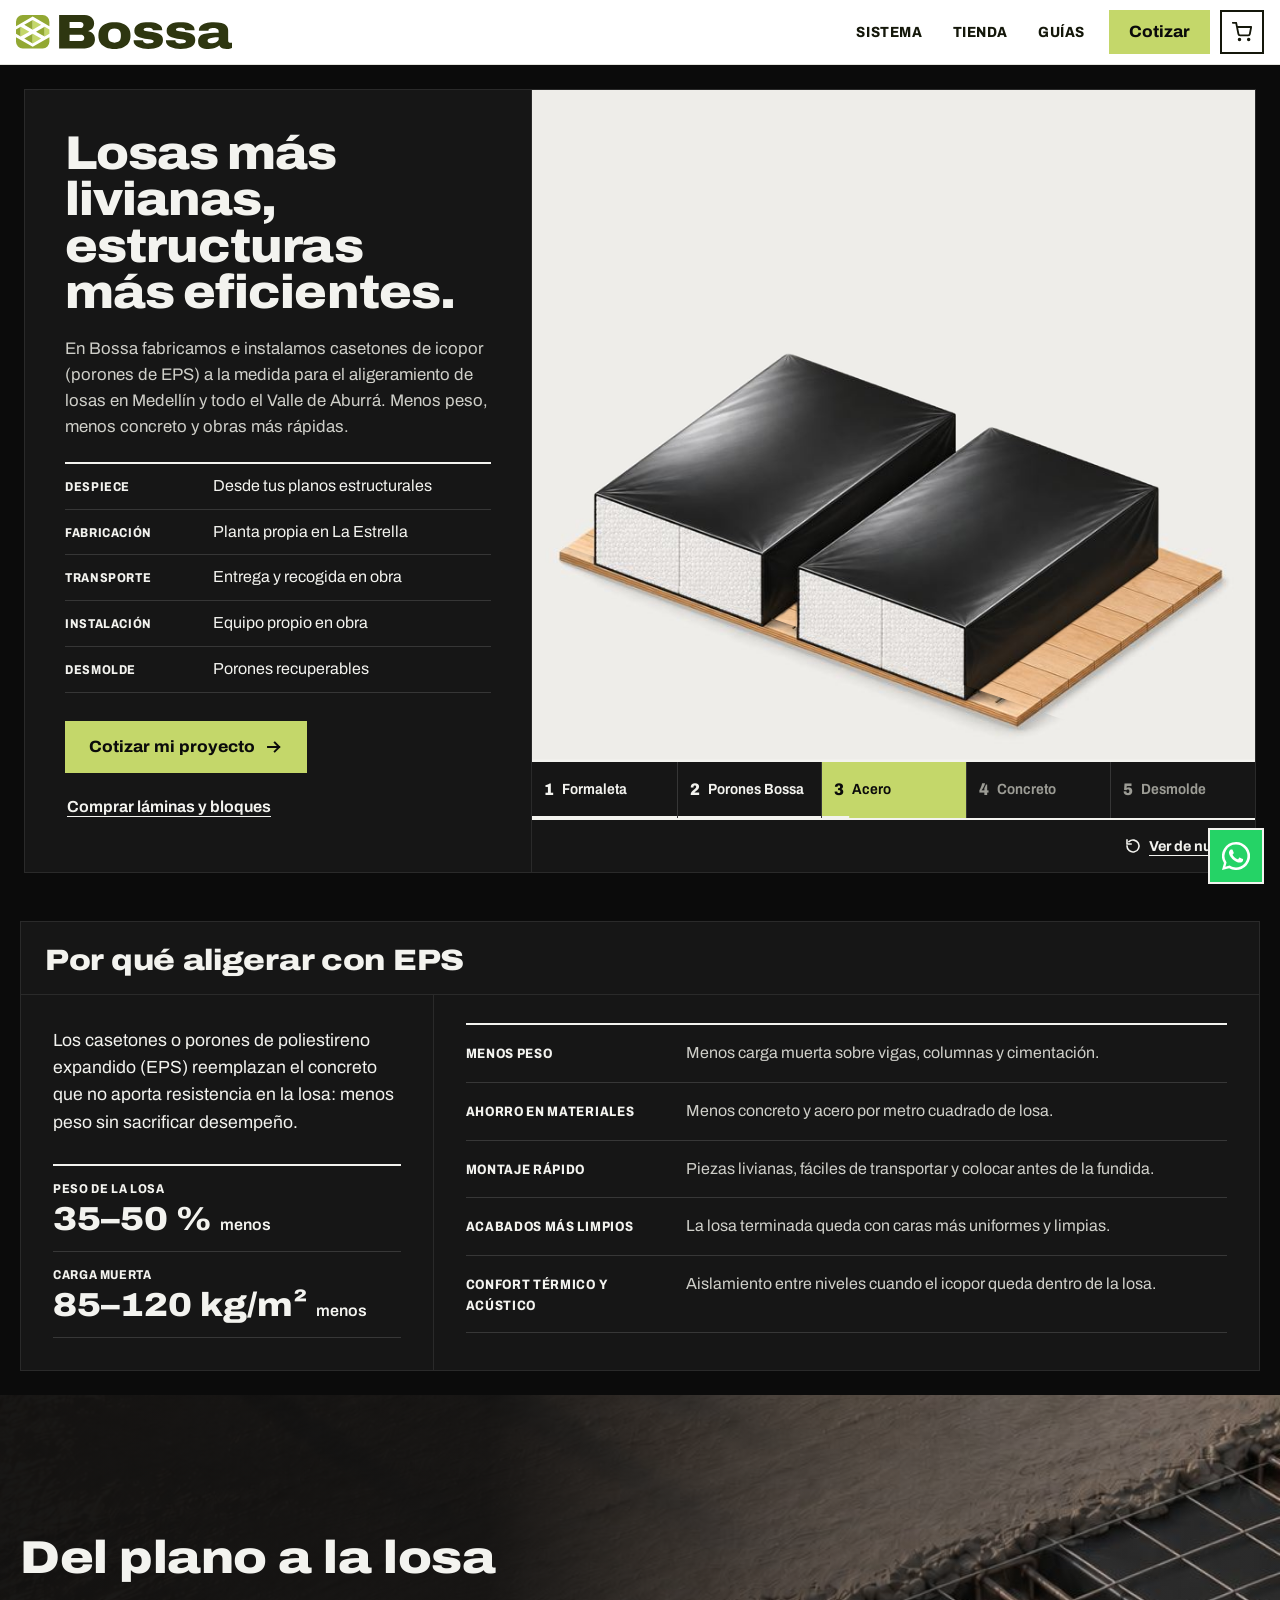
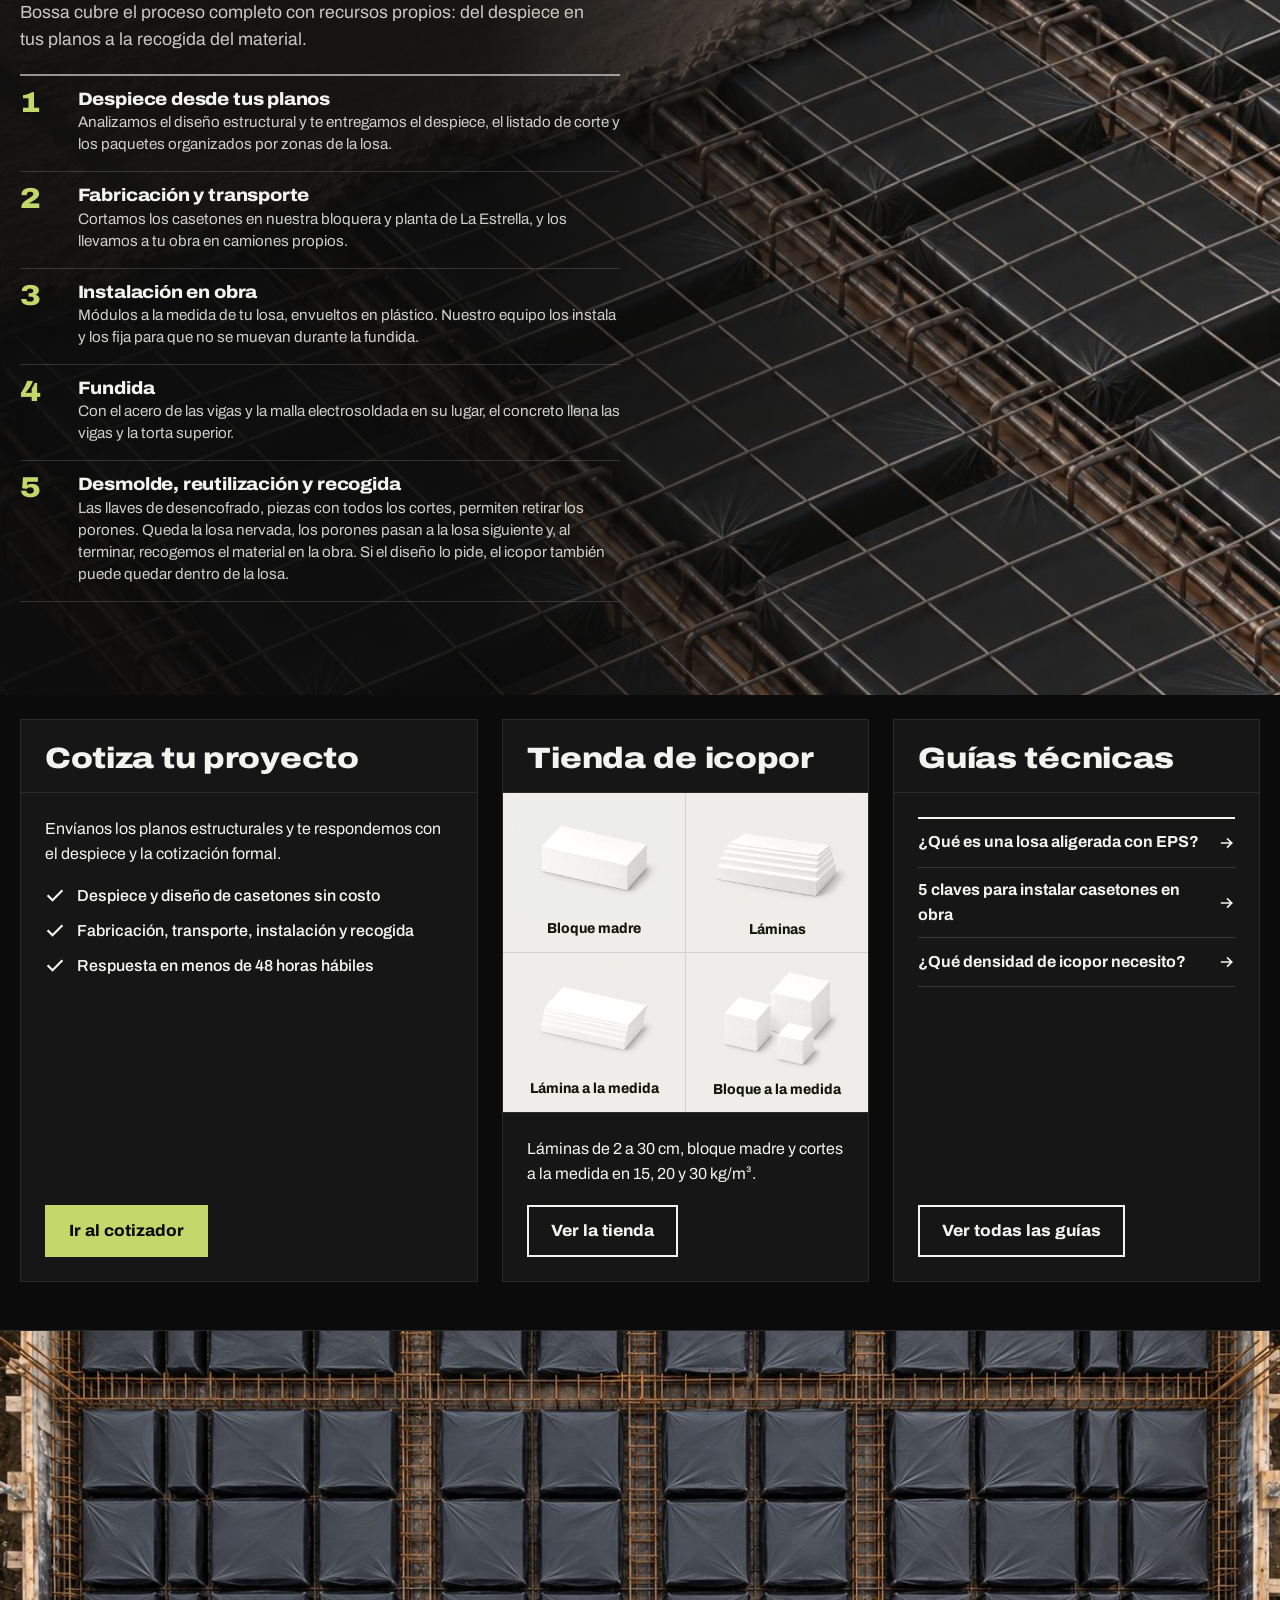
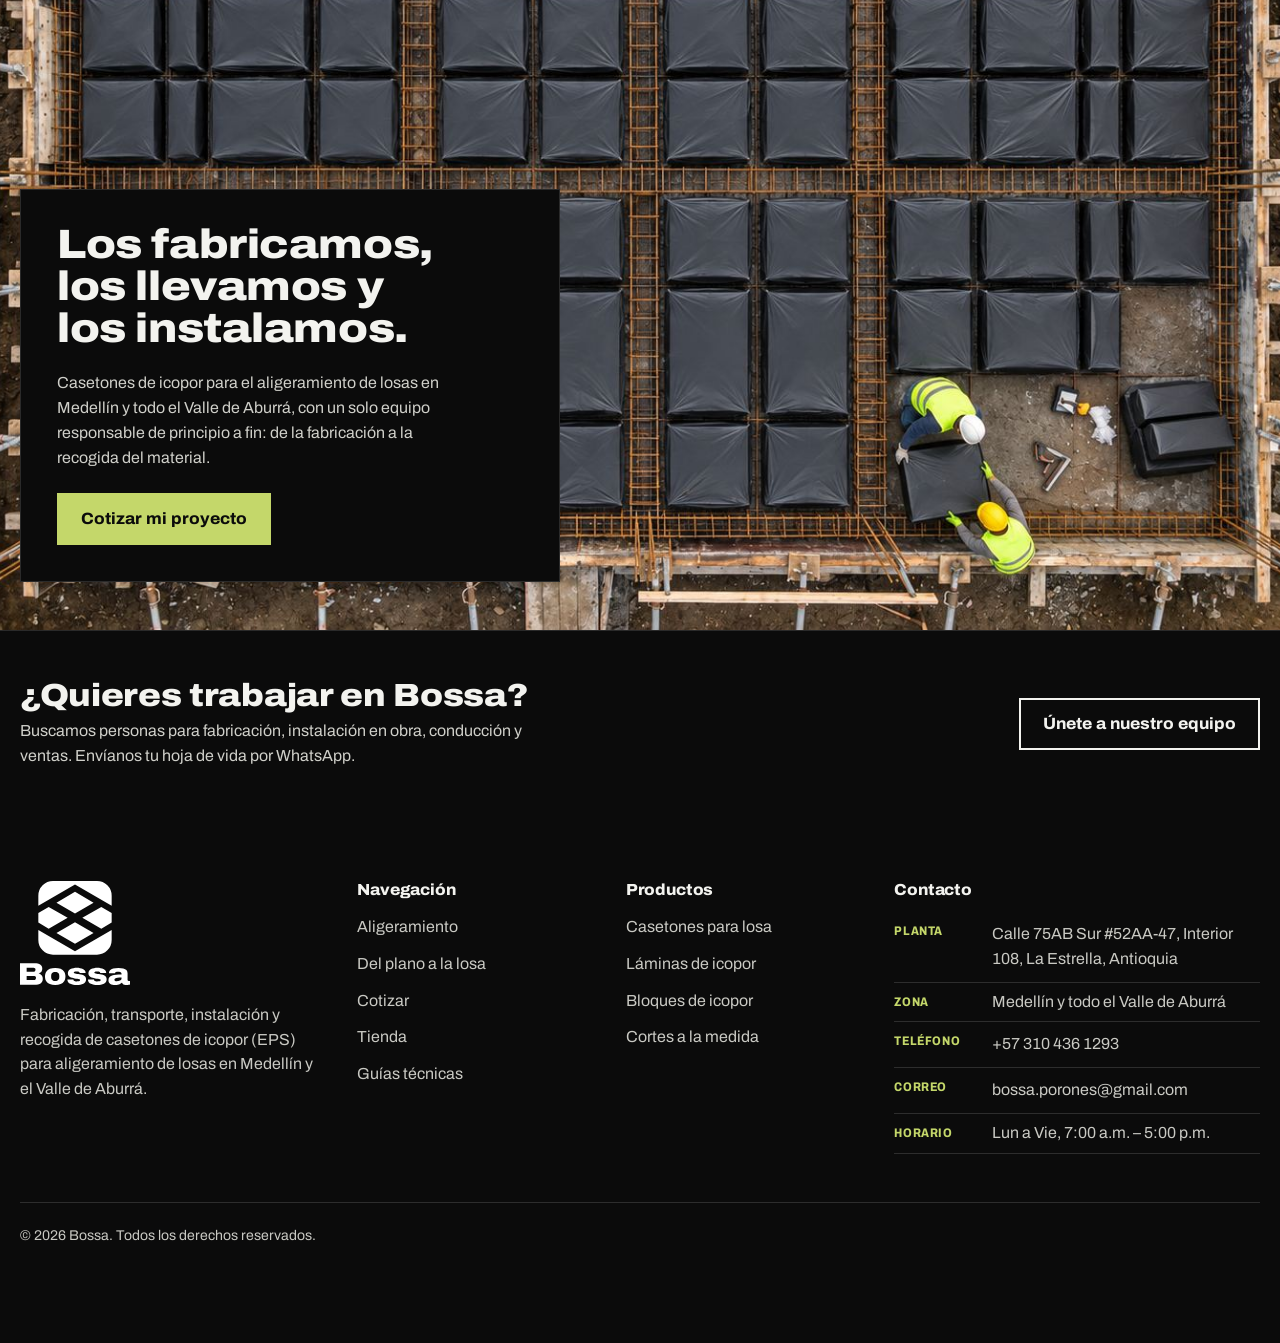
==== commit 023bcd51: "Add files via upload" ====
--- a/index.html
+++ b/index.html
@@ -4,8 +4,8 @@
 <meta charset="utf-8">
 <meta name="viewport" content="width=device-width, initial-scale=1">
 <script>document.documentElement.className = "js";</script>
-<title>Icopor para aligeramiento de losas en Medellín y el Valle de Aburrá | Bossa</title>
-<meta name="description" content="Bossa fabrica e instala icopor (EPS) para aligeramiento de losas en Medellín y todo el Valle de Aburrá. Casetones, bloques y láminas de icopor a la medida. Cotiza por WhatsApp.">
+<title>Casetones de icopor para losas aligeradas en Medellín | Bossa</title>
+<meta name="description" content="Casetones de icopor (EPS) para aligeramiento de losas en Medellín y el Valle de Aburrá: fabricación, transporte, instalación y recogida. Cotiza tu proyecto.">
 <link rel="canonical" href="https://www.bossacol.com/">
 <link rel="icon" href="/img/logo-bossa-marca.svg" type="image/svg+xml">
 <link rel="icon" href="/img/icono-bossa-180.png" type="image/png" sizes="180x180">
@@ -15,14 +15,14 @@
 <meta property="og:locale" content="es_CO">
 <meta property="og:site_name" content="Bossa">
 <meta property="og:url" content="https://www.bossacol.com/">
-<meta property="og:title" content="Icopor para aligeramiento de losas en Medellín y el Valle de Aburrá | Bossa">
-<meta property="og:description" content="Bossa fabrica e instala icopor (EPS) para aligeramiento de losas en Medellín y todo el Valle de Aburrá. Casetones, bloques y láminas de icopor a la medida. Cotiza por WhatsApp.">
+<meta property="og:title" content="Casetones de icopor para losas aligeradas en Medellín | Bossa">
+<meta property="og:description" content="Casetones de icopor (EPS) para aligeramiento de losas en Medellín y el Valle de Aburrá: fabricación, transporte, instalación y recogida. Cotiza tu proyecto.">
 <meta property="og:image" content="https://www.bossacol.com/img/og-bossa.jpg">
 <meta property="og:image:width" content="1200">
 <meta property="og:image:height" content="630">
 <meta property="og:image:alt" content="Ilustración del corte de una losa aligerada con bloques de icopor">
 <meta name="twitter:card" content="summary_large_image">
-<script type="application/ld+json">{"@context":"https://schema.org","@type":"LocalBusiness","@id":"https://www.bossacol.com/#negocio","name":"Bossa","description":"Fabricación e instalación de icopor (EPS) para aligeramiento de losas. Casetones, bloques y láminas de icopor a la medida.","url":"https://www.bossacol.com/","logo":"https://www.bossacol.com/img/logo-bossa-512.png","image":"https://www.bossacol.com/img/og-bossa.jpg","telephone":"+57 310 436 1293","email":"bossa.porones@gmail.com","address":{"@type":"PostalAddress","streetAddress":"Calle 75AB Sur #52AA-47, Interior 108","addressLocality":"La Estrella","addressRegion":"Antioquia","addressCountry":"CO"},"areaServed":[{"@type":"City","name":"Medellín"},{"@type":"City","name":"Envigado"},{"@type":"City","name":"Itagüí"},{"@type":"City","name":"Sabaneta"},{"@type":"City","name":"La Estrella"},{"@type":"City","name":"Bello"},{"@type":"City","name":"Copacabana"},{"@type":"City","name":"Girardota"},{"@type":"City","name":"Barbosa"},{"@type":"City","name":"Caldas"},{"@type":"AdministrativeArea","name":"Valle de Aburrá"}]}</script>
+<script type="application/ld+json">{"@context":"https://schema.org","@type":"LocalBusiness","@id":"https://www.bossacol.com/#negocio","name":"Bossa","description":"Fabricación, transporte, instalación y recogida de casetones de icopor (EPS) para aligeramiento de losas. Bloques y láminas de icopor a la medida.","url":"https://www.bossacol.com/","logo":"https://www.bossacol.com/img/logo-bossa-512.png","image":"https://www.bossacol.com/img/og-bossa.jpg","telephone":"+57 310 436 1293","email":"bossa.porones@gmail.com","address":{"@type":"PostalAddress","streetAddress":"Calle 75AB Sur #52AA-47, Interior 108","addressLocality":"La Estrella","addressRegion":"Antioquia","addressCountry":"CO"},"areaServed":[{"@type":"City","name":"Medellín"},{"@type":"City","name":"Envigado"},{"@type":"City","name":"Itagüí"},{"@type":"City","name":"Sabaneta"},{"@type":"City","name":"La Estrella"},{"@type":"City","name":"Bello"},{"@type":"City","name":"Copacabana"},{"@type":"City","name":"Girardota"},{"@type":"City","name":"Barbosa"},{"@type":"City","name":"Caldas"},{"@type":"AdministrativeArea","name":"Valle de Aburrá"}]}</script>
 <link rel="preconnect" href="https://fonts.googleapis.com">
 <link rel="preconnect" href="https://fonts.gstatic.com" crossorigin>
 <link href="https://fonts.googleapis.com/css2?family=Archivo:wdth,wght@75..125,400..900&display=swap" rel="stylesheet">
@@ -62,10 +62,11 @@
     <div class="tablero">
       <h1>Losas más livianas, estructuras más eficientes.</h1>
       <div class="hero-texto">
-        <p class="bajada">En Bossa fabricamos e instalamos porones de EPS (icopor) a la medida para el aligeramiento de losas en Medellín y todo el Valle de Aburrá. Menos peso, menos concreto y obras más rápidas.</p>
+        <p class="bajada">En Bossa fabricamos e instalamos casetones de icopor (porones de EPS) a la medida para el aligeramiento de losas en Medellín y todo el Valle de Aburrá. Menos peso, menos concreto y obras más rápidas.</p>
         <dl class="filas">
           <div><dt>Despiece</dt><dd>Desde tus planos estructurales</dd></div>
           <div><dt>Fabricación</dt><dd>Planta propia en La Estrella</dd></div>
+          <div><dt>Transporte</dt><dd>Entrega y recogida en obra</dd></div>
           <div><dt>Instalación</dt><dd>Equipo propio en obra</dd></div>
           <div><dt>Desmolde</dt><dd>Porones recuperables</dd></div>
         </dl>
@@ -113,7 +114,7 @@
       <h2 class="franja">Por qué aligerar con EPS</h2>
       <div class="beneficios-cuerpo">
         <div class="beneficios-intro">
-          <p class="entrada">Los porones de poliestireno expandido reemplazan el concreto que no aporta resistencia en la losa: menos peso sin sacrificar desempeño.</p>
+          <p class="entrada">Los casetones o porones de poliestireno expandido (EPS) reemplazan el concreto que no aporta resistencia en la losa: menos peso sin sacrificar desempeño.</p>
           <dl class="filas filas-cifras">
             <div><dt>Peso de la losa</dt><dd>35–50 % <span>menos</span></dd></div>
             <div><dt>Carga muerta</dt><dd>85–120 kg/m² <span>menos</span></dd></div>
@@ -123,6 +124,7 @@
           <div><dt>Menos peso</dt><dd>Menos carga muerta sobre vigas, columnas y cimentación.</dd></div>
           <div><dt>Ahorro en materiales</dt><dd>Menos concreto y acero por metro cuadrado de losa.</dd></div>
           <div><dt>Montaje rápido</dt><dd>Piezas livianas, fáciles de transportar y colocar antes de la fundida.</dd></div>
+          <div><dt>Acabados más limpios</dt><dd>La losa terminada queda con caras más uniformes y limpias.</dd></div>
           <div><dt>Confort térmico y acústico</dt><dd>Aislamiento entre niveles cuando el icopor queda dentro de la losa.</dd></div>
         </dl>
       </div>
@@ -137,7 +139,7 @@
   <div class="contenedor sistema-cuerpo">
     <div class="sistema-cabecera">
       <h2>Del plano a la losa</h2>
-      <p class="entrada">Bossa cubre el proceso completo con recursos propios: del despiece en tus planos a la losa desmoldada.</p>
+      <p class="entrada">Bossa cubre el proceso completo con recursos propios: del despiece en tus planos a la recogida del material.</p>
     </div>
     <ol class="pasos-sistema">
       <li class="paso-sistema">
@@ -147,8 +149,8 @@
       </li>
       <li class="paso-sistema">
         <span class="num">2</span>
-        <h3>Fabricación propia</h3>
-        <p>Cortamos los porones en nuestra bloquera y planta de La Estrella, y los despachamos desde nuestra bodega en camiones propios.</p>
+        <h3>Fabricación y transporte</h3>
+        <p>Cortamos los casetones en nuestra bloquera y planta de La Estrella, y los llevamos a tu obra en camiones propios.</p>
       </li>
       <li class="paso-sistema">
         <span class="num">3</span>
@@ -162,8 +164,8 @@
       </li>
       <li class="paso-sistema">
         <span class="num">5</span>
-        <h3>Desmolde y reutilización</h3>
-        <p>Las llaves de desencofrado, piezas con todos los cortes, permiten retirar los porones. Queda la losa nervada y los porones vuelven a servir en otra obra. Si el diseño lo pide, el icopor también puede quedar dentro de la losa.</p>
+        <h3>Desmolde, reutilización y recogida</h3>
+        <p>Las llaves de desencofrado, piezas con todos los cortes, permiten retirar los porones. Queda la losa nervada, los porones pasan a la losa siguiente y, al terminar, recogemos el material en la obra. Si el diseño lo pide, el icopor también puede quedar dentro de la losa.</p>
       </li>
     </ol>
   </div>
@@ -177,8 +179,8 @@
       <div class="acceso-cuerpo">
         <p class="entrada">Envíanos los planos estructurales y te respondemos con el despiece y la cotización formal.</p>
         <ul class="lista-check">
-          <li><svg width="20" height="20" viewBox="0 0 24 24" fill="none" stroke="currentColor" stroke-width="2.6" stroke-linecap="square" aria-hidden="true"><path d="m4 12 5 5L20 6"/></svg>Despiece y diseño de porones sin costo</li>
-          <li><svg width="20" height="20" viewBox="0 0 24 24" fill="none" stroke="currentColor" stroke-width="2.6" stroke-linecap="square" aria-hidden="true"><path d="m4 12 5 5L20 6"/></svg>Fabricación e instalación en obra</li>
+          <li><svg width="20" height="20" viewBox="0 0 24 24" fill="none" stroke="currentColor" stroke-width="2.6" stroke-linecap="square" aria-hidden="true"><path d="m4 12 5 5L20 6"/></svg>Despiece y diseño de casetones sin costo</li>
+          <li><svg width="20" height="20" viewBox="0 0 24 24" fill="none" stroke="currentColor" stroke-width="2.6" stroke-linecap="square" aria-hidden="true"><path d="m4 12 5 5L20 6"/></svg>Fabricación, transporte, instalación y recogida</li>
           <li><svg width="20" height="20" viewBox="0 0 24 24" fill="none" stroke="currentColor" stroke-width="2.6" stroke-linecap="square" aria-hidden="true"><path d="m4 12 5 5L20 6"/></svg>Respuesta en menos de 48 horas hábiles</li>
         </ul>
         <a class="placa" href="/cotizar/">Ir al cotizador</a>
@@ -200,7 +202,7 @@
     <div class="tablero acceso">
       <h2 class="franja">Guías técnicas</h2>
       <div class="acceso-cuerpo">
-        <ul class="lista-enlaces"><li><a href="/guias/losa-aligerada-eps/">¿Qué es una losa aligerada con EPS?<svg width="16" height="16" viewBox="0 0 24 24" fill="none" stroke="currentColor" stroke-width="2.5" stroke-linecap="square" aria-hidden="true"><path d="M4 12h15M13 6l6 6-6 6"/></svg></a></li><li><a href="/guias/instalar-porones/">5 claves para instalar porones en obra<svg width="16" height="16" viewBox="0 0 24 24" fill="none" stroke="currentColor" stroke-width="2.5" stroke-linecap="square" aria-hidden="true"><path d="M4 12h15M13 6l6 6-6 6"/></svg></a></li><li><a href="/guias/densidad-icopor/">¿Qué densidad de icopor necesito?<svg width="16" height="16" viewBox="0 0 24 24" fill="none" stroke="currentColor" stroke-width="2.5" stroke-linecap="square" aria-hidden="true"><path d="M4 12h15M13 6l6 6-6 6"/></svg></a></li></ul>
+        <ul class="lista-enlaces"><li><a href="/guias/losa-aligerada-eps/">¿Qué es una losa aligerada con EPS?<svg width="16" height="16" viewBox="0 0 24 24" fill="none" stroke="currentColor" stroke-width="2.5" stroke-linecap="square" aria-hidden="true"><path d="M4 12h15M13 6l6 6-6 6"/></svg></a></li><li><a href="/guias/instalar-porones/">5 claves para instalar casetones en obra<svg width="16" height="16" viewBox="0 0 24 24" fill="none" stroke="currentColor" stroke-width="2.5" stroke-linecap="square" aria-hidden="true"><path d="M4 12h15M13 6l6 6-6 6"/></svg></a></li><li><a href="/guias/densidad-icopor/">¿Qué densidad de icopor necesito?<svg width="16" height="16" viewBox="0 0 24 24" fill="none" stroke="currentColor" stroke-width="2.5" stroke-linecap="square" aria-hidden="true"><path d="M4 12h15M13 6l6 6-6 6"/></svg></a></li></ul>
         <a class="boton" href="/guias/">Ver todas las guías</a>
       </div>
     </div>
@@ -213,7 +215,7 @@
   <div class="contenedor">
     <div class="marca-panel">
       <h2 id="tituloMarca">Los fabricamos, los llevamos y los instalamos.</h2>
-      <p>Porones Bossa para el aligeramiento de losas en Medellín y todo el Valle de Aburrá, con un solo equipo responsable de principio a fin.</p>
+      <p>Casetones de icopor para el aligeramiento de losas en Medellín y todo el Valle de Aburrá, con un solo equipo responsable de principio a fin: de la fabricación a la recogida del material.</p>
       <a href="/cotizar/" class="placa">Cotizar mi proyecto</a>
     </div>
   </div>
@@ -237,7 +239,7 @@
     <div class="columnas">
       <div>
         <div class="logo-pie"><img src="/img/logo-bossa-vertical-blanco.svg" width="255" height="240" alt="Bossa" loading="lazy"></div>
-        <p>Fabricación e instalación de porones de EPS para aligeramiento de losas en Medellín y el Valle de Aburrá.</p>
+        <p>Fabricación, transporte, instalación y recogida de casetones de icopor (EPS) para aligeramiento de losas en Medellín y el Valle de Aburrá.</p>
       </div>
       <nav aria-label="Pie de página">
         <h2>Navegación</h2>
@@ -252,7 +254,7 @@
       <div>
         <h2>Productos</h2>
         <ul>
-          <li><a href="/cotizar/">Porones para losa</a></li>
+          <li><a href="/cotizar/">Casetones para losa</a></li>
           <li><a href="/tienda/">Láminas de icopor</a></li>
           <li><a href="/tienda/">Bloques de icopor</a></li>
           <li><a href="/tienda/">Cortes a la medida</a></li>
--- a/estilos.css
+++ b/estilos.css
@@ -451,6 +451,10 @@
 @media (hover: hover) and (pointer: fine) { .vitrina a:hover span { text-decoration: underline; } }
 .producto { scroll-margin-top: calc(var(--alto-barra) + 16px); }
 
+/* Cotizador: ayuda bajo las opciones y campo que aparece según el método */
+.campo[hidden] { display: none; }
+.ayuda-campo { font-size: .85rem; line-height: 1.45; color: var(--texto); max-width: 70ch; }
+
 .guia h3 a { color: var(--tinta); text-decoration: none; }
 @media (hover: hover) and (pointer: fine) { .guia h3 a:hover { text-decoration: underline; text-underline-offset: .2em; } }
 .guia .ir { grid-column: 2; justify-self: start; margin-top: 6px; font-weight: 750; color: var(--tinta); text-underline-offset: .25em; padding: 8px 0; }
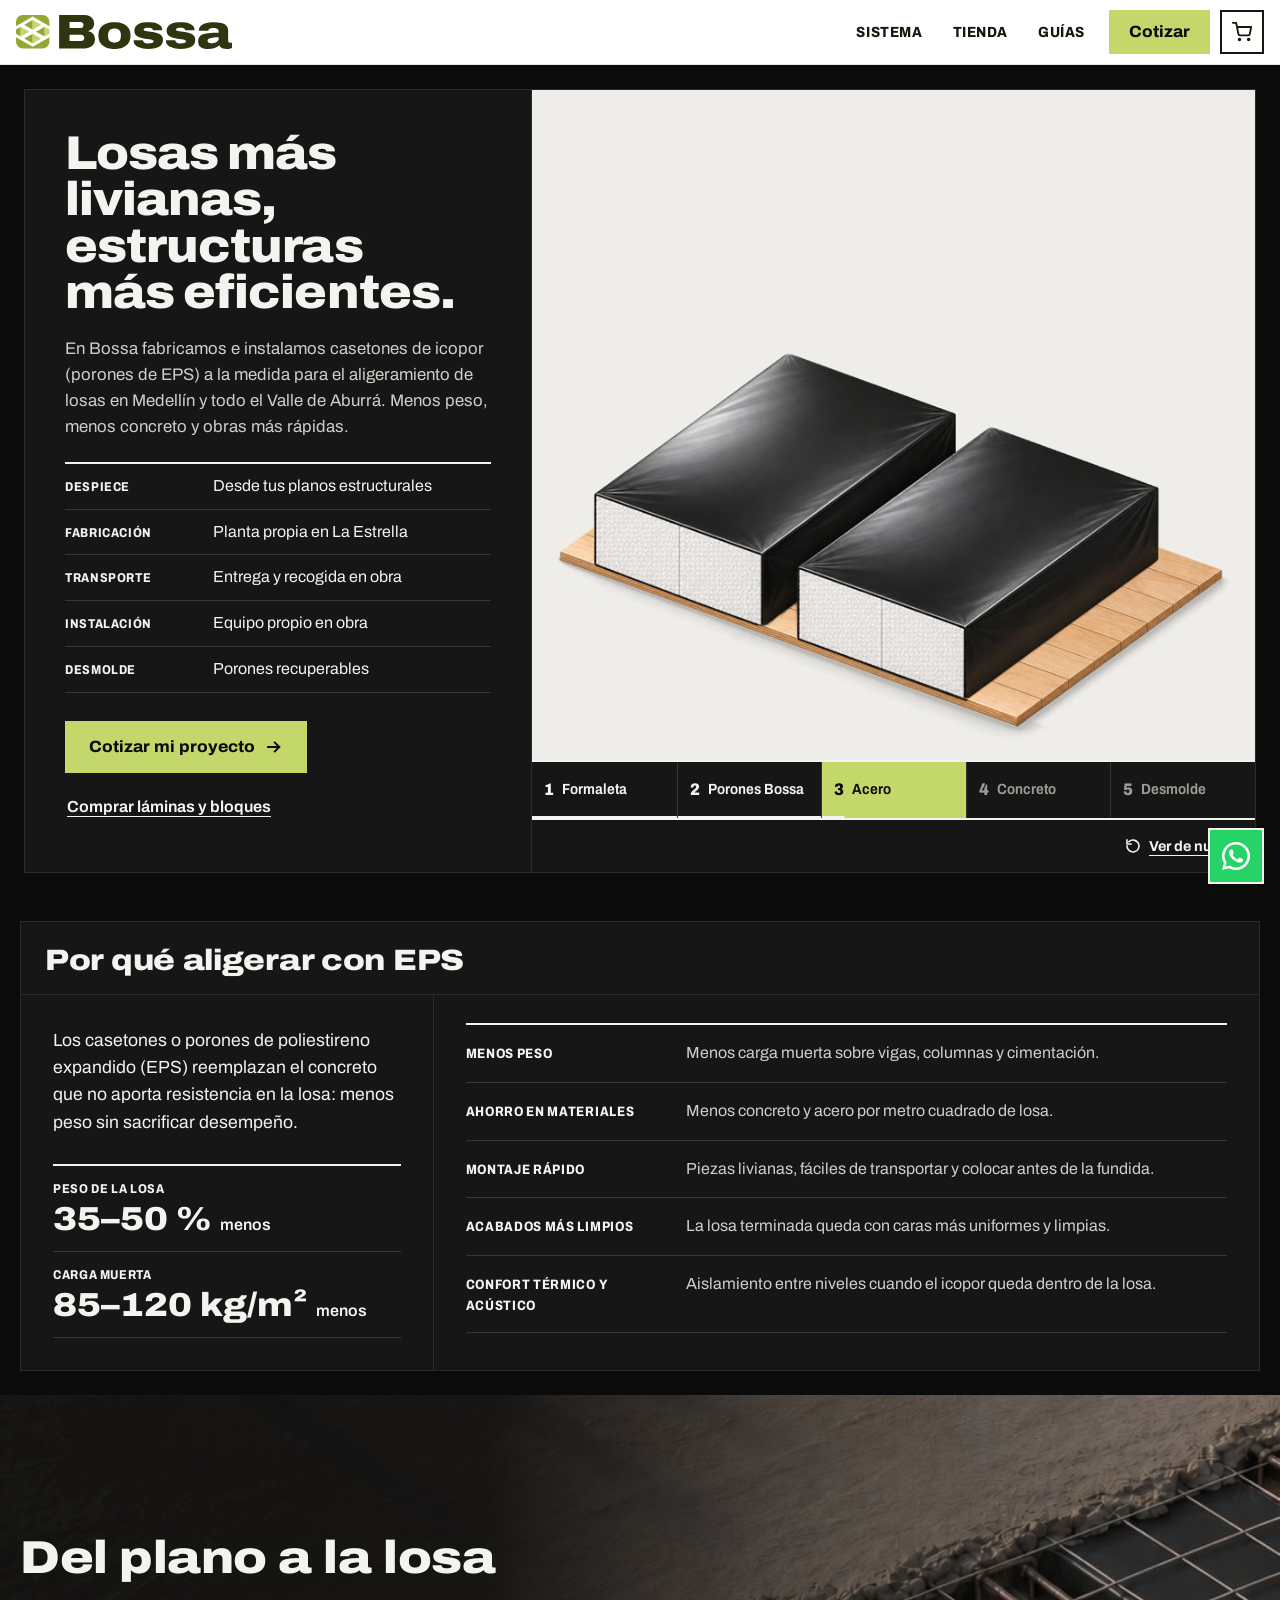
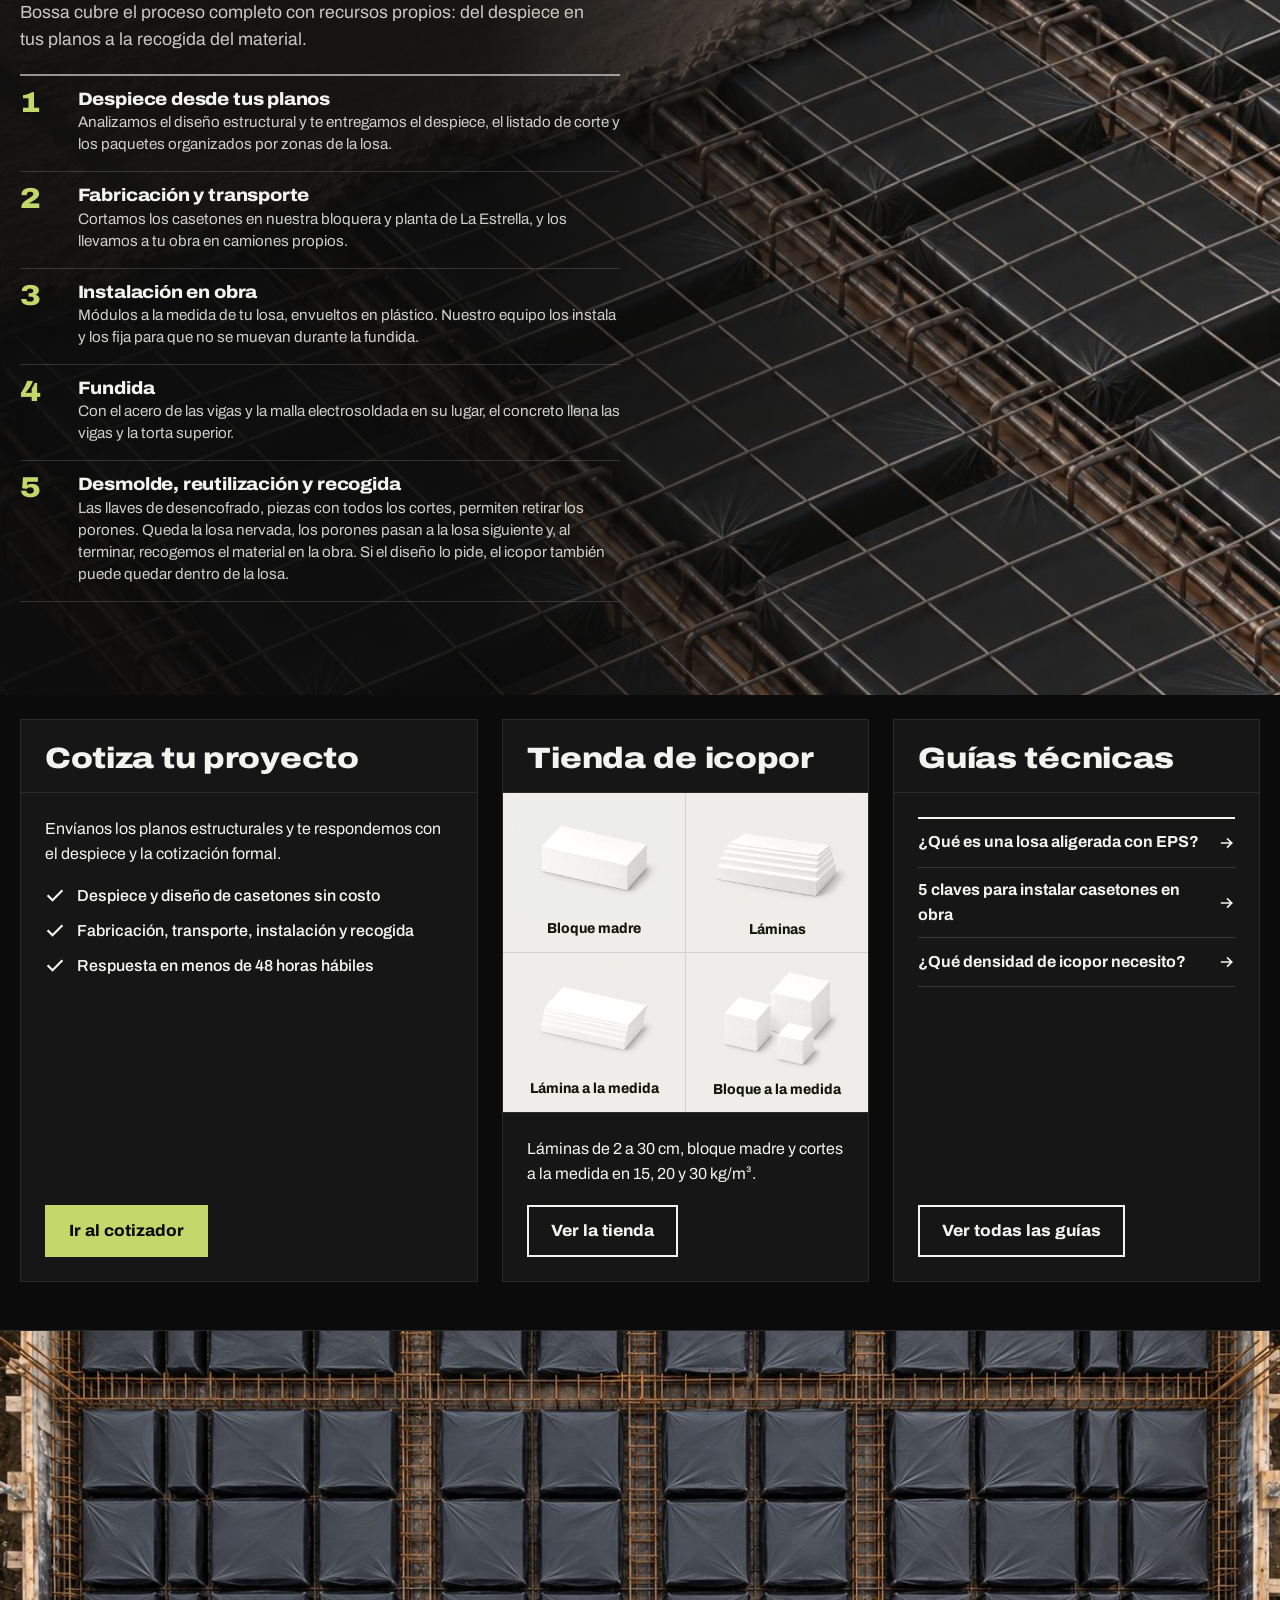
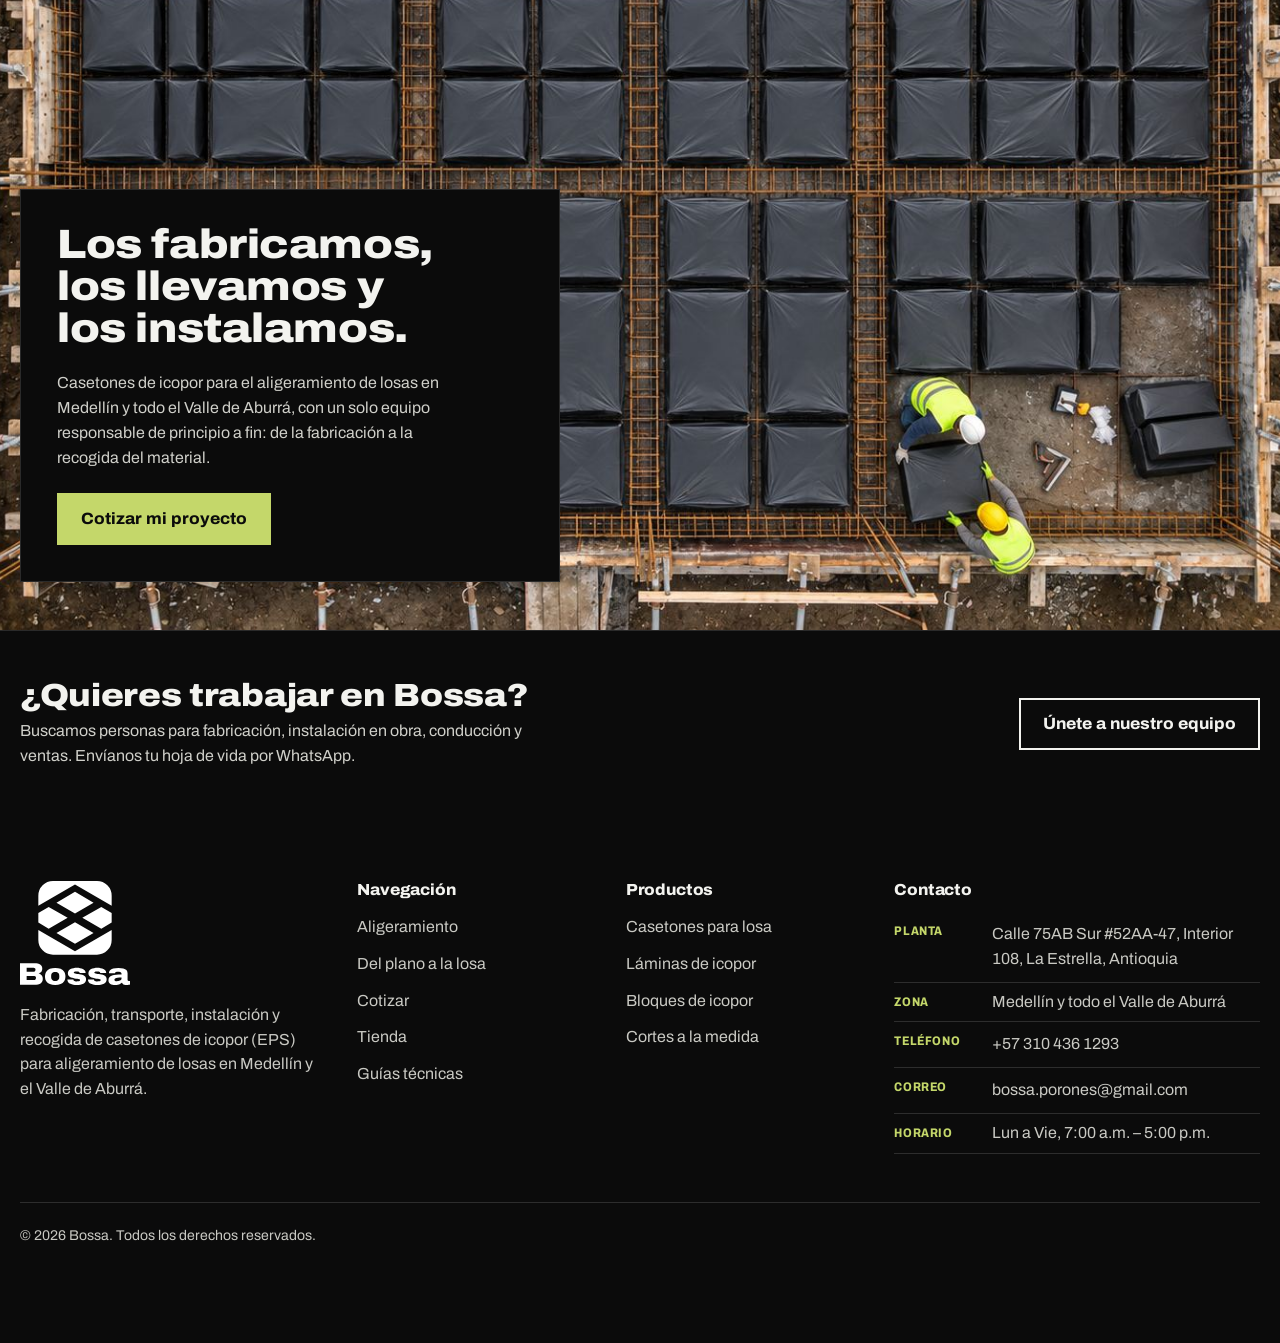
==== commit 591566d0: "Agregar favicon.ico y ícono de 192 px para Google El favicon anterior (logo-bossa.png, 182x237) no e" ====
--- a/index.html
+++ b/index.html
@@ -7,8 +7,9 @@
 <title>Casetones de icopor para losas aligeradas en Medellín | Bossa</title>
 <meta name="description" content="Casetones de icopor (EPS) para aligeramiento de losas en Medellín y el Valle de Aburrá: fabricación, transporte, instalación y recogida. Cotiza tu proyecto.">
 <link rel="canonical" href="https://www.bossacol.com/">
+<link rel="icon" href="/favicon.ico" sizes="48x48">
 <link rel="icon" href="/img/logo-bossa-marca.svg" type="image/svg+xml">
-<link rel="icon" href="/img/icono-bossa-180.png" type="image/png" sizes="180x180">
+<link rel="icon" href="/img/icono-bossa-192.png" type="image/png" sizes="192x192">
 <link rel="apple-touch-icon" href="/img/icono-bossa-180.png">
 <meta name="theme-color" content="#FFFFFF">
 <meta property="og:type" content="website">
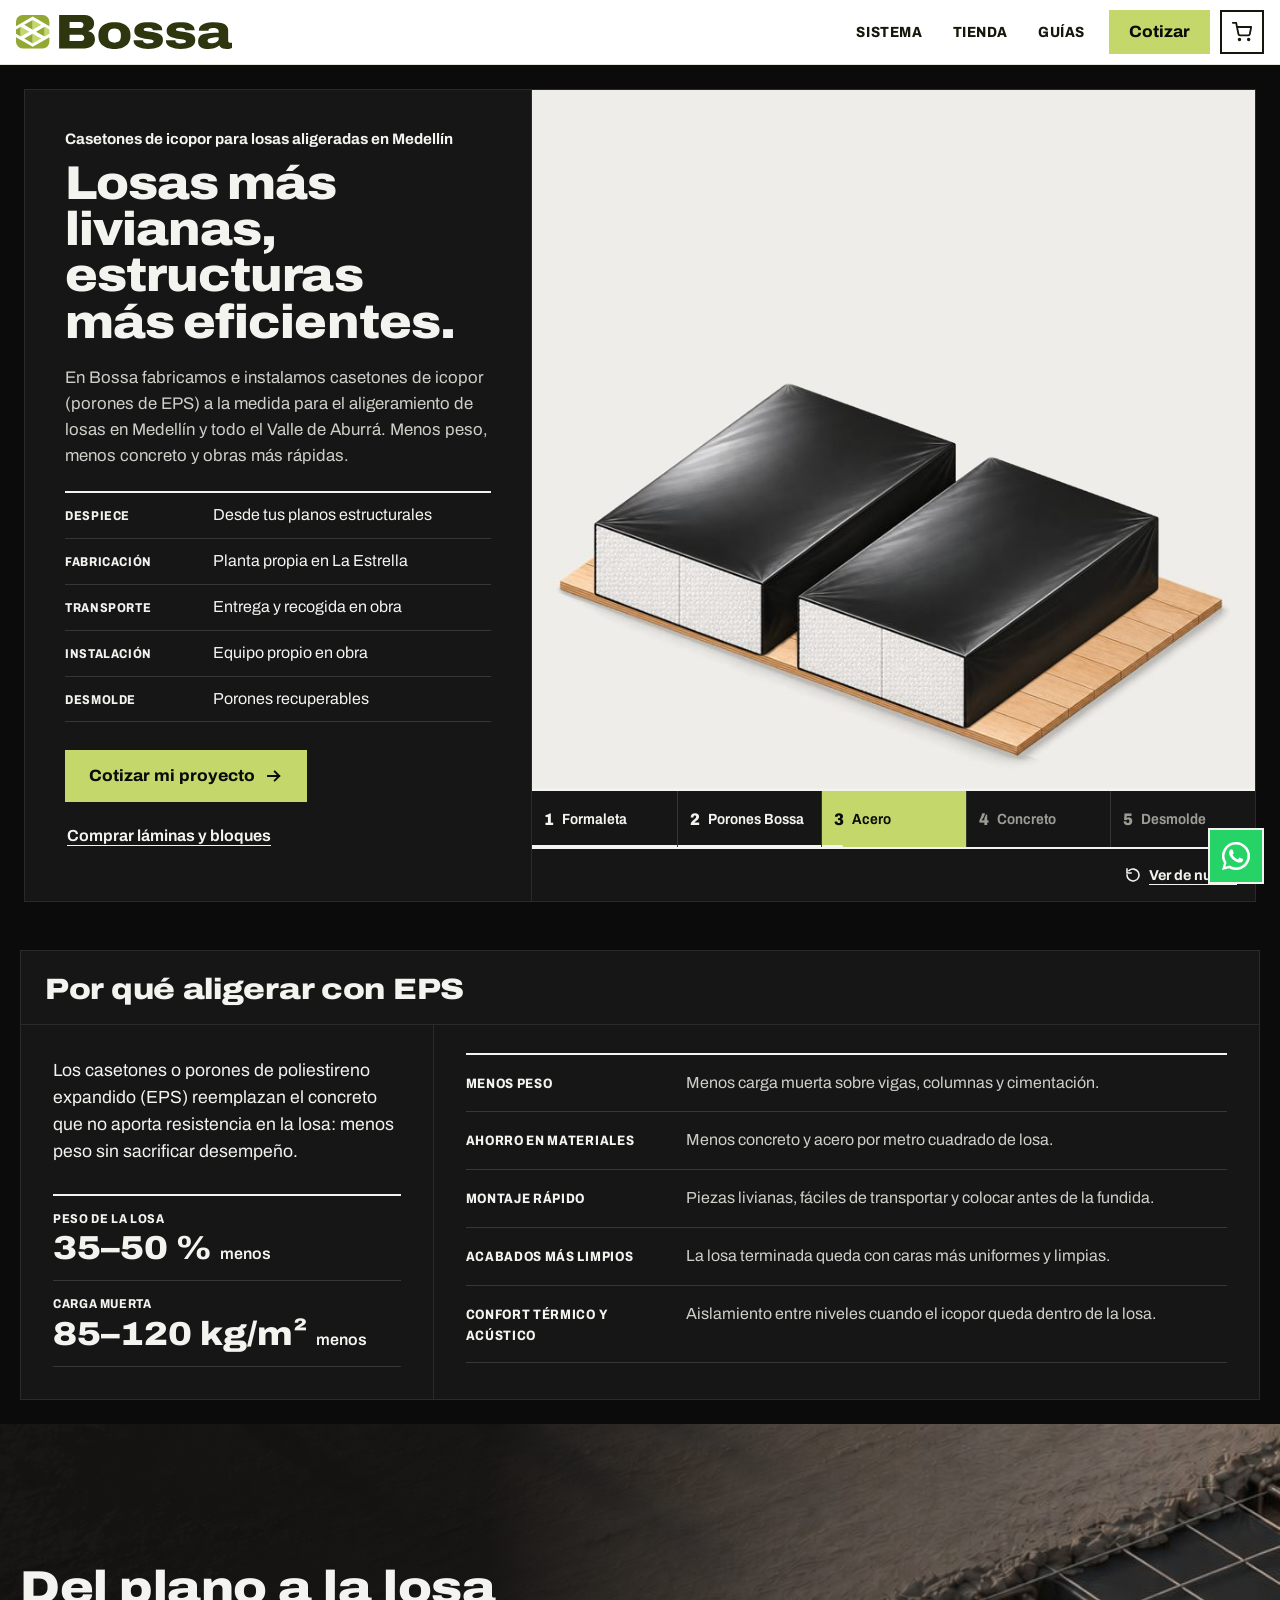
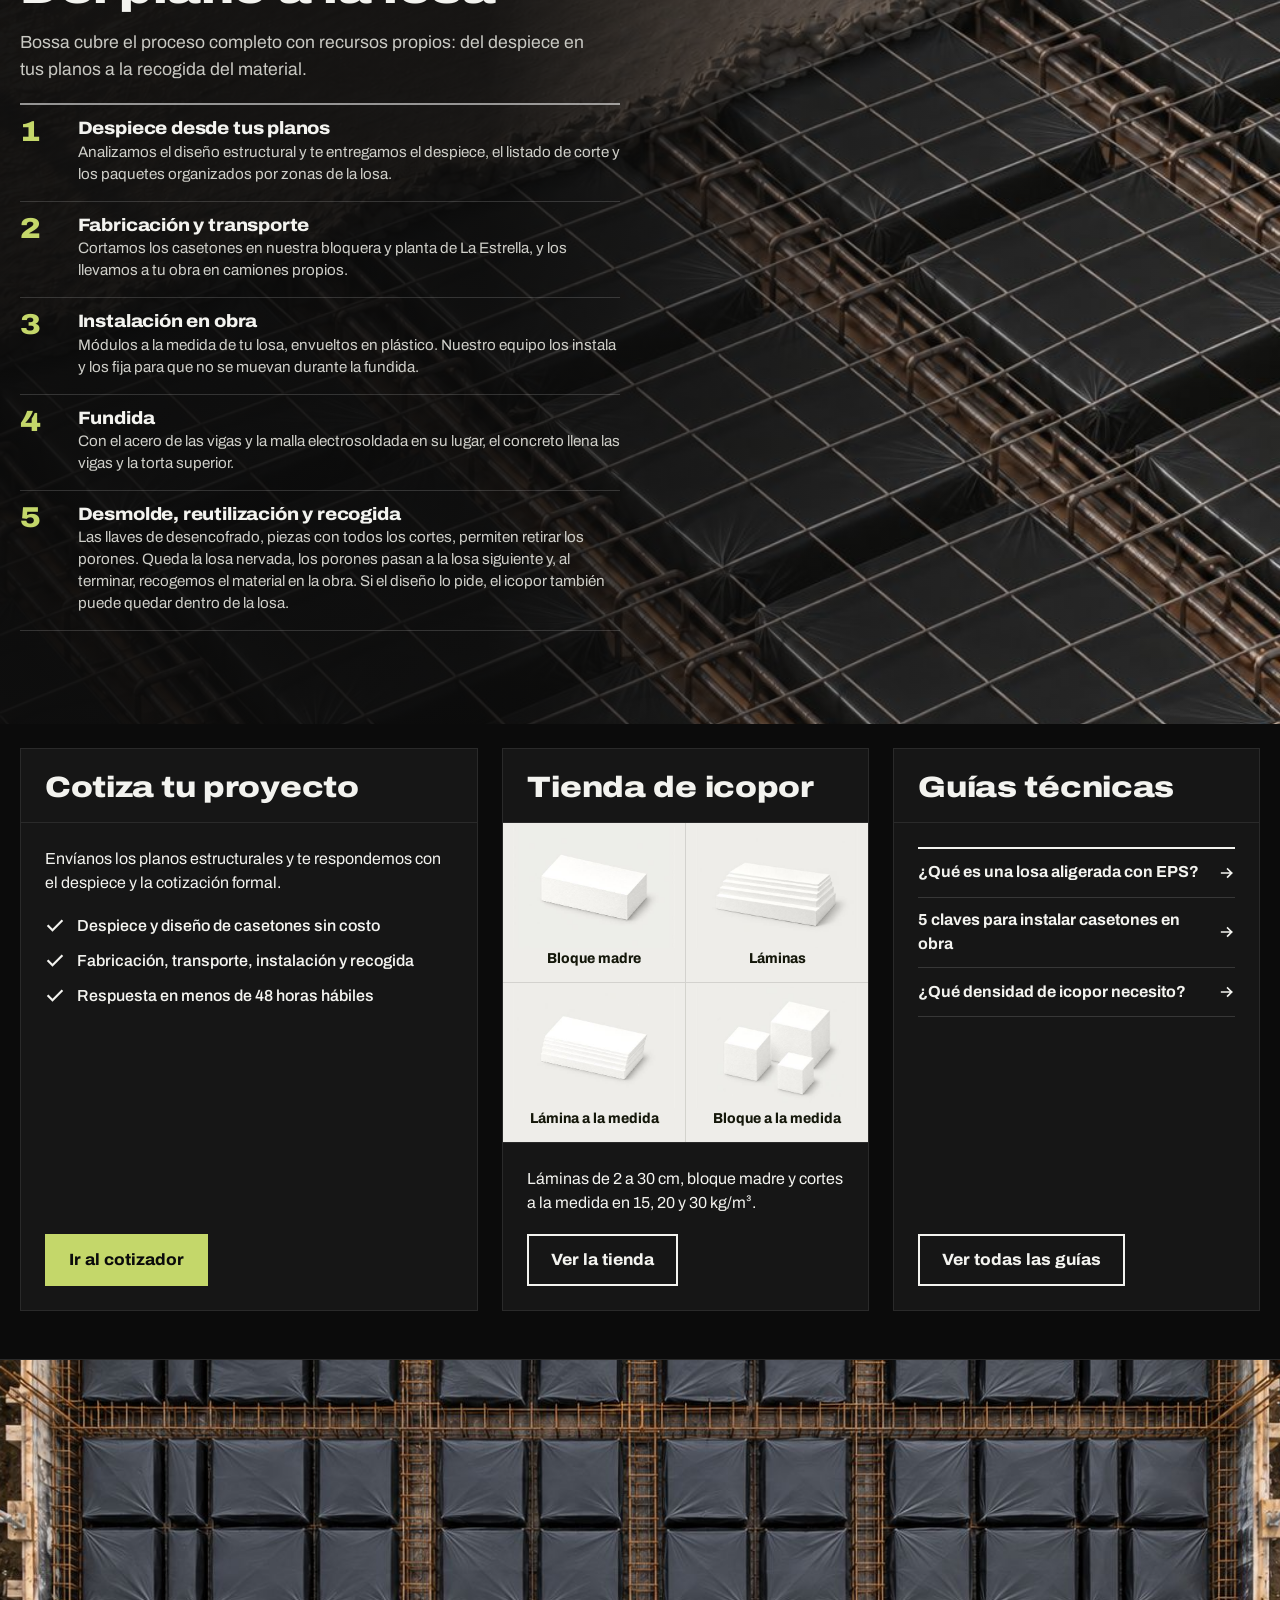
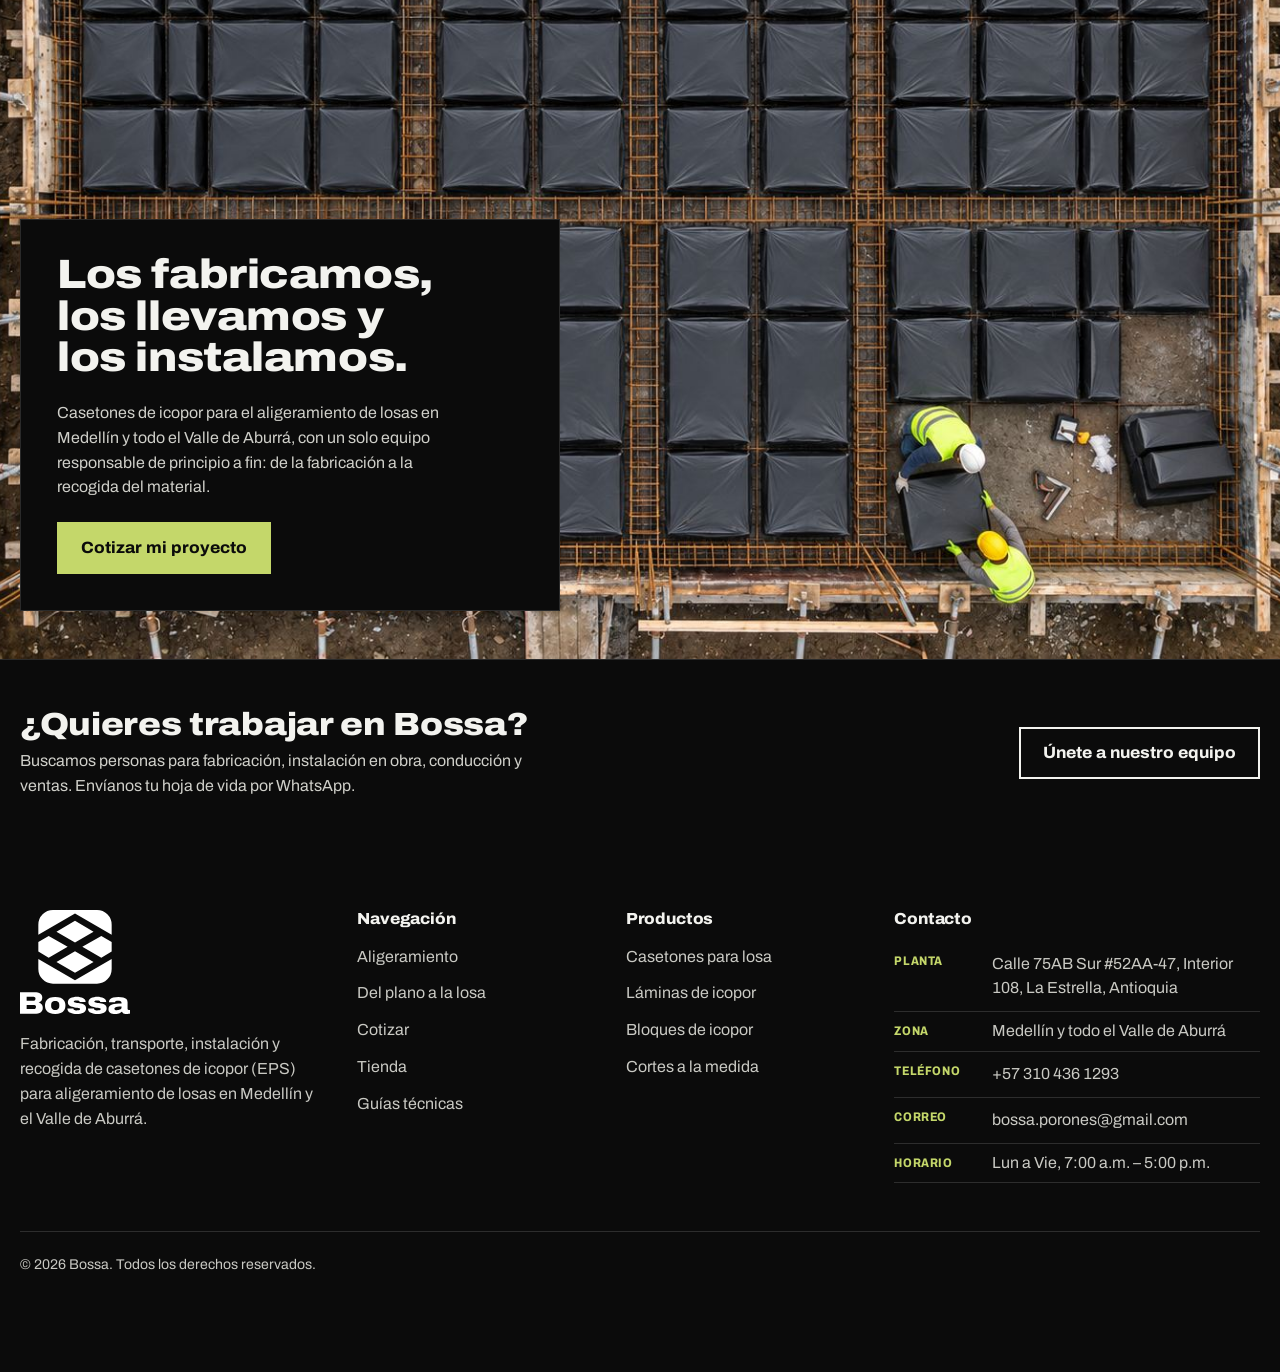
==== commit a4a4b4c2: "Mejoras SEO de la Fase 1: tienda en HTML estático, schema, 404 y caché - Tarjetas de producto de /ti" ====
--- a/index.html
+++ b/index.html
@@ -23,11 +23,11 @@
 <meta property="og:image:height" content="630">
 <meta property="og:image:alt" content="Ilustración del corte de una losa aligerada con bloques de icopor">
 <meta name="twitter:card" content="summary_large_image">
-<script type="application/ld+json">{"@context":"https://schema.org","@type":"LocalBusiness","@id":"https://www.bossacol.com/#negocio","name":"Bossa","description":"Fabricación, transporte, instalación y recogida de casetones de icopor (EPS) para aligeramiento de losas. Bloques y láminas de icopor a la medida.","url":"https://www.bossacol.com/","logo":"https://www.bossacol.com/img/logo-bossa-512.png","image":"https://www.bossacol.com/img/og-bossa.jpg","telephone":"+57 310 436 1293","email":"bossa.porones@gmail.com","address":{"@type":"PostalAddress","streetAddress":"Calle 75AB Sur #52AA-47, Interior 108","addressLocality":"La Estrella","addressRegion":"Antioquia","addressCountry":"CO"},"areaServed":[{"@type":"City","name":"Medellín"},{"@type":"City","name":"Envigado"},{"@type":"City","name":"Itagüí"},{"@type":"City","name":"Sabaneta"},{"@type":"City","name":"La Estrella"},{"@type":"City","name":"Bello"},{"@type":"City","name":"Copacabana"},{"@type":"City","name":"Girardota"},{"@type":"City","name":"Barbosa"},{"@type":"City","name":"Caldas"},{"@type":"AdministrativeArea","name":"Valle de Aburrá"}]}</script>
+<script type="application/ld+json">{"@context":"https://schema.org","@graph":[{"@type":"HomeAndConstructionBusiness","@id":"https://www.bossacol.com/#negocio","name":"Bossa","description":"Fabricación, transporte, instalación y recogida de casetones de icopor (EPS) para aligeramiento de losas. Bloques y láminas de icopor a la medida.","url":"https://www.bossacol.com/","logo":"https://www.bossacol.com/img/logo-bossa-512.png","image":"https://www.bossacol.com/img/og-bossa.jpg","telephone":"+57 310 436 1293","email":"bossa.porones@gmail.com","address":{"@type":"PostalAddress","streetAddress":"Calle 75AB Sur #52AA-47, Interior 108","addressLocality":"La Estrella","addressRegion":"Antioquia","addressCountry":"CO"},"areaServed":[{"@type":"City","name":"Medellín"},{"@type":"City","name":"Envigado"},{"@type":"City","name":"Itagüí"},{"@type":"City","name":"Sabaneta"},{"@type":"City","name":"La Estrella"},{"@type":"City","name":"Bello"},{"@type":"City","name":"Copacabana"},{"@type":"City","name":"Girardota"},{"@type":"City","name":"Barbosa"},{"@type":"City","name":"Caldas"},{"@type":"AdministrativeArea","name":"Valle de Aburrá"}],"openingHoursSpecification":[{"@type":"OpeningHoursSpecification","dayOfWeek":["Monday","Tuesday","Wednesday","Thursday","Friday"],"opens":"07:00","closes":"17:00"}]},{"@type":"WebSite","@id":"https://www.bossacol.com/#website","url":"https://www.bossacol.com/","name":"Bossa","inLanguage":"es-CO","publisher":{"@id":"https://www.bossacol.com/#negocio"}},{"@type":"Service","@id":"https://www.bossacol.com/#servicio-aligeramiento","name":"Aligeramiento de losas con casetones de icopor (EPS)","serviceType":"Fabricación, transporte, instalación y recogida de casetones de icopor para losas aligeradas","provider":{"@id":"https://www.bossacol.com/#negocio"},"areaServed":{"@type":"AdministrativeArea","name":"Valle de Aburrá"},"url":"https://www.bossacol.com/cotizar/"}]}</script>
 <link rel="preconnect" href="https://fonts.googleapis.com">
 <link rel="preconnect" href="https://fonts.gstatic.com" crossorigin>
 <link href="https://fonts.googleapis.com/css2?family=Archivo:wdth,wght@75..125,400..900&display=swap" rel="stylesheet">
-<link rel="stylesheet" href="/estilos.css">
+<link rel="stylesheet" href="/estilos.css?v=20261117">
 </head>
 <body>
 
@@ -61,7 +61,7 @@
 <section class="hero" id="inicio">
   <div class="contenedor">
     <div class="tablero">
-      <h1>Losas más livianas, estructuras más eficientes.</h1>
+      <h1><span class="antetitulo">Casetones de icopor para losas aligeradas en Medellín</span> Losas más livianas, estructuras más eficientes.</h1>
       <div class="hero-texto">
         <p class="bajada">En Bossa fabricamos e instalamos casetones de icopor (porones de EPS) a la medida para el aligeramiento de losas en Medellín y todo el Valle de Aburrá. Menos peso, menos concreto y obras más rápidas.</p>
         <dl class="filas">
@@ -81,11 +81,11 @@
       <figure class="armado" id="armado">
         <div class="lienzo" role="img" aria-label="Corte de una losa aligerada que se arma en cinco pasos: formaleta de madera, porones de icopor envueltos en plástico, acero de vigas y malla electrosoldada, concreto, y la losa nervada que queda después del desmolde, hasta 35 a 50 % más liviana.">
           <img class="cuadro c1" src="/img/losa-paso-1.jpg" srcset="/img/losa-paso-1-800.jpg 800w, /img/losa-paso-1.jpg 1488w" sizes="(min-width: 901px) 58vw, 100vw" width="1488" height="942" alt="" fetchpriority="high" decoding="async">
-          <img class="cuadro c2" src="/img/losa-paso-2.jpg" srcset="/img/losa-paso-2-800.jpg 800w, /img/losa-paso-2.jpg 1488w" sizes="(min-width: 901px) 58vw, 100vw" width="1488" height="942" alt="" decoding="async">
-          <img class="cuadro c3" src="/img/losa-paso-3.jpg" srcset="/img/losa-paso-3-800.jpg 800w, /img/losa-paso-3.jpg 1488w" sizes="(min-width: 901px) 58vw, 100vw" width="1488" height="942" alt="" decoding="async">
-          <img class="cuadro c4" src="/img/losa-paso-4.jpg" srcset="/img/losa-paso-4-800.jpg 800w, /img/losa-paso-4.jpg 1488w" sizes="(min-width: 901px) 58vw, 100vw" width="1488" height="942" alt="" decoding="async">
-          <img class="cuadro c5" src="/img/losa-paso-5.jpg" srcset="/img/losa-paso-5-800.jpg 800w, /img/losa-paso-5.jpg 1488w" sizes="(min-width: 901px) 58vw, 100vw" width="1488" height="942" alt="" decoding="async">
-          <img class="cuadro c4b" src="/img/losa-paso-4.jpg" srcset="/img/losa-paso-4-800.jpg 800w, /img/losa-paso-4.jpg 1488w" sizes="(min-width: 901px) 58vw, 100vw" width="1488" height="942" alt="" decoding="async">
+          <img class="cuadro c2" src="/img/losa-paso-2.jpg" srcset="/img/losa-paso-2-800.jpg 800w, /img/losa-paso-2.jpg 1488w" sizes="(min-width: 901px) 58vw, 100vw" width="1488" height="942" alt="" fetchpriority="low" decoding="async">
+          <img class="cuadro c3" src="/img/losa-paso-3.jpg" srcset="/img/losa-paso-3-800.jpg 800w, /img/losa-paso-3.jpg 1488w" sizes="(min-width: 901px) 58vw, 100vw" width="1488" height="942" alt="" fetchpriority="low" decoding="async">
+          <img class="cuadro c4" src="/img/losa-paso-4.jpg" srcset="/img/losa-paso-4-800.jpg 800w, /img/losa-paso-4.jpg 1488w" sizes="(min-width: 901px) 58vw, 100vw" width="1488" height="942" alt="" fetchpriority="low" decoding="async">
+          <img class="cuadro c5" src="/img/losa-paso-5.jpg" srcset="/img/losa-paso-5-800.jpg 800w, /img/losa-paso-5.jpg 1488w" sizes="(min-width: 901px) 58vw, 100vw" width="1488" height="942" alt="" fetchpriority="low" decoding="async">
+          <img class="cuadro c4b" src="/img/losa-paso-4.jpg" srcset="/img/losa-paso-4-800.jpg 800w, /img/losa-paso-4.jpg 1488w" sizes="(min-width: 901px) 58vw, 100vw" width="1488" height="942" alt="" fetchpriority="low" decoding="async">
           <div class="cota" aria-hidden="true">
             <svg class="cota-linea" viewBox="0 0 100 100" preserveAspectRatio="none"><line x1="0" y1="100" x2="100" y2="0"/></svg>
             <span class="cota-punto"></span>
@@ -230,7 +230,7 @@
       <h2>¿Quieres trabajar en Bossa?</h2>
       <p>Buscamos personas para fabricación, instalación en obra, conducción y ventas. Envíanos tu hoja de vida por WhatsApp.</p>
     </div>
-    <a class="boton" id="botonEquipo" href="#" target="_blank" rel="noopener">Únete a nuestro equipo</a>
+    <a class="boton" id="botonEquipo" href="https://wa.me/573104361293?text=Hola%20Bossa%2C%20me%20gustar%C3%ADa%20trabajar%20con%20ustedes.%20Les%20env%C3%ADo%20mi%20hoja%20de%20vida." target="_blank" rel="noopener">Únete a nuestro equipo</a>
   </div>
 </section>
 </main>
@@ -272,7 +272,7 @@
         </dl>
       </div>
     </div>
-    <div class="legal">© <span id="anio"></span> Bossa. Todos los derechos reservados.</div>
+    <div class="legal">© <span id="anio">2026</span> Bossa. Todos los derechos reservados.</div>
   </div>
 </footer>
 <div class="velo" id="velo"></div>
@@ -286,11 +286,11 @@
   </footer>
 </aside>
 
-<a class="whatsapp" id="botonWhatsapp" href="#" target="_blank" rel="noopener" aria-label="Escríbenos por WhatsApp">
+<a class="whatsapp" id="botonWhatsapp" href="https://wa.me/573104361293?text=Hola%20Bossa%2C%20quiero%20informaci%C3%B3n%20sobre%20aligeramiento%20de%20losas%20con%20EPS." target="_blank" rel="noopener" aria-label="Escríbenos por WhatsApp">
   <svg width="28" height="28" viewBox="0 0 24 24" fill="currentColor" aria-hidden="true"><path d="M17.5 14.4c-.3-.1-1.8-.9-2-1-.3-.1-.5-.1-.7.1-.2.3-.8 1-.9 1.2-.2.2-.3.2-.6.1-.3-.1-1.3-.5-2.4-1.5-.9-.8-1.5-1.8-1.7-2.1-.2-.3 0-.5.1-.6l.4-.5c.2-.2.2-.3.3-.5.1-.2 0-.4 0-.5l-.9-2.2c-.2-.6-.5-.5-.7-.5h-.6c-.2 0-.5.1-.8.4-.3.3-1 1-1 2.5s1.1 2.9 1.2 3.1c.1.2 2.1 3.2 5.1 4.5.7.3 1.3.5 1.7.6.7.2 1.4.2 1.9.1.6-.1 1.8-.7 2-1.4.2-.7.2-1.3.2-1.4-.1-.2-.3-.3-.6-.4zM12 21.8c-1.8 0-3.5-.5-5-1.4l-.4-.2-3.7 1 1-3.6-.2-.4A9.8 9.8 0 0 1 12 2.2a9.8 9.8 0 0 1 0 19.6zM12 0a12 12 0 0 0-10.3 18.1L0 24l6.1-1.6A12 12 0 1 0 12 0z"/></svg>
 </a>
 
 
-<script src="/app.js"></script>
+<script src="/app.js?v=20261117" defer></script>
 </body>
 </html>
--- a/estilos.css
+++ b/estilos.css
@@ -91,6 +91,7 @@
 .hero { background: var(--fondo); padding: var(--e2) 0; }
 .hero .contenedor { max-width: 1408px; padding-left: 24px; padding-right: 24px; }
 .hero .tablero { display: grid; grid-template-columns: minmax(0, .7fr) minmax(0, 1fr); grid-template-rows: auto auto 1fr; grid-template-areas: "titulo armado" "texto armado" "acciones armado"; }
+.hero h1 .antetitulo { display: block; margin-bottom: .7em; font-size: max(.95rem, .3em); font-weight: 700; font-stretch: 100%; line-height: 1.25; letter-spacing: 0; }
 .hero h1 { grid-area: titulo; padding: 40px 40px 0; font-size: clamp(2.2rem, min(3.7vw, 6.6vh), 3.6rem); font-weight: 850; font-stretch: 108%; line-height: .98; letter-spacing: -0.02em; }
 .hero-texto { grid-area: texto; padding: 20px 40px 0; }
 .hero-texto .bajada { font-size: 1.05rem; color: var(--texto); max-width: 52ch; }
@@ -307,6 +308,7 @@
 .guia:last-child { border-bottom: 0; }
 .guia { display: grid; grid-template-columns: minmax(0, .8fr) minmax(0, 1.4fr); gap: 6px 48px; padding: 26px 0; border-bottom: var(--filete-fino); }
 .guia h3 { grid-column: 2; font-size: 1.3rem; }
+.fecha-guia { margin: 0 0 1em; font-size: .85rem; color: var(--tinta); opacity: .75; }
 .guia .meta { grid-column: 1; grid-row: 1 / span 3; font-weight: 750; font-stretch: 85%; font-size: .82rem; letter-spacing: .05em; text-transform: uppercase; color: var(--tinta); padding-top: 4px; }
 .guia > p, .guia .detalle, .guia .leer { grid-column: 2; }
 .guia > p { max-width: 64ch; }
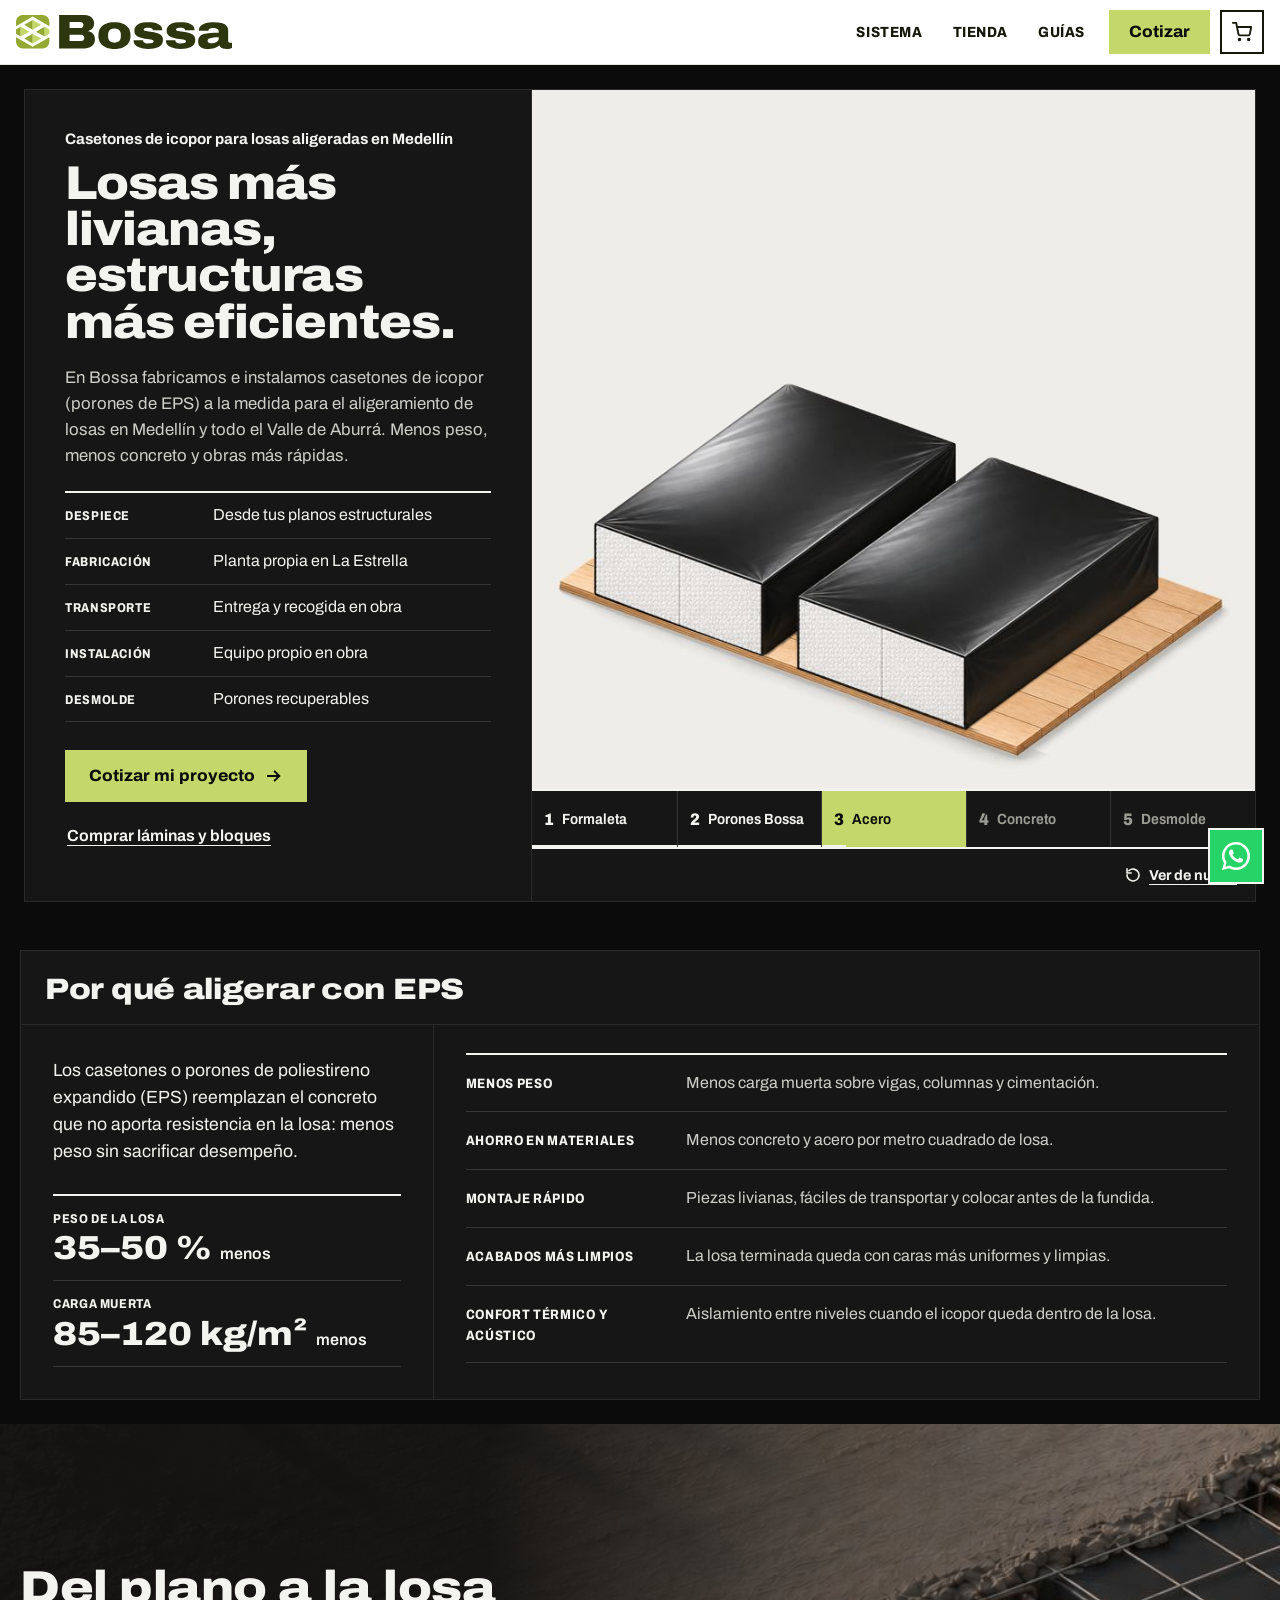
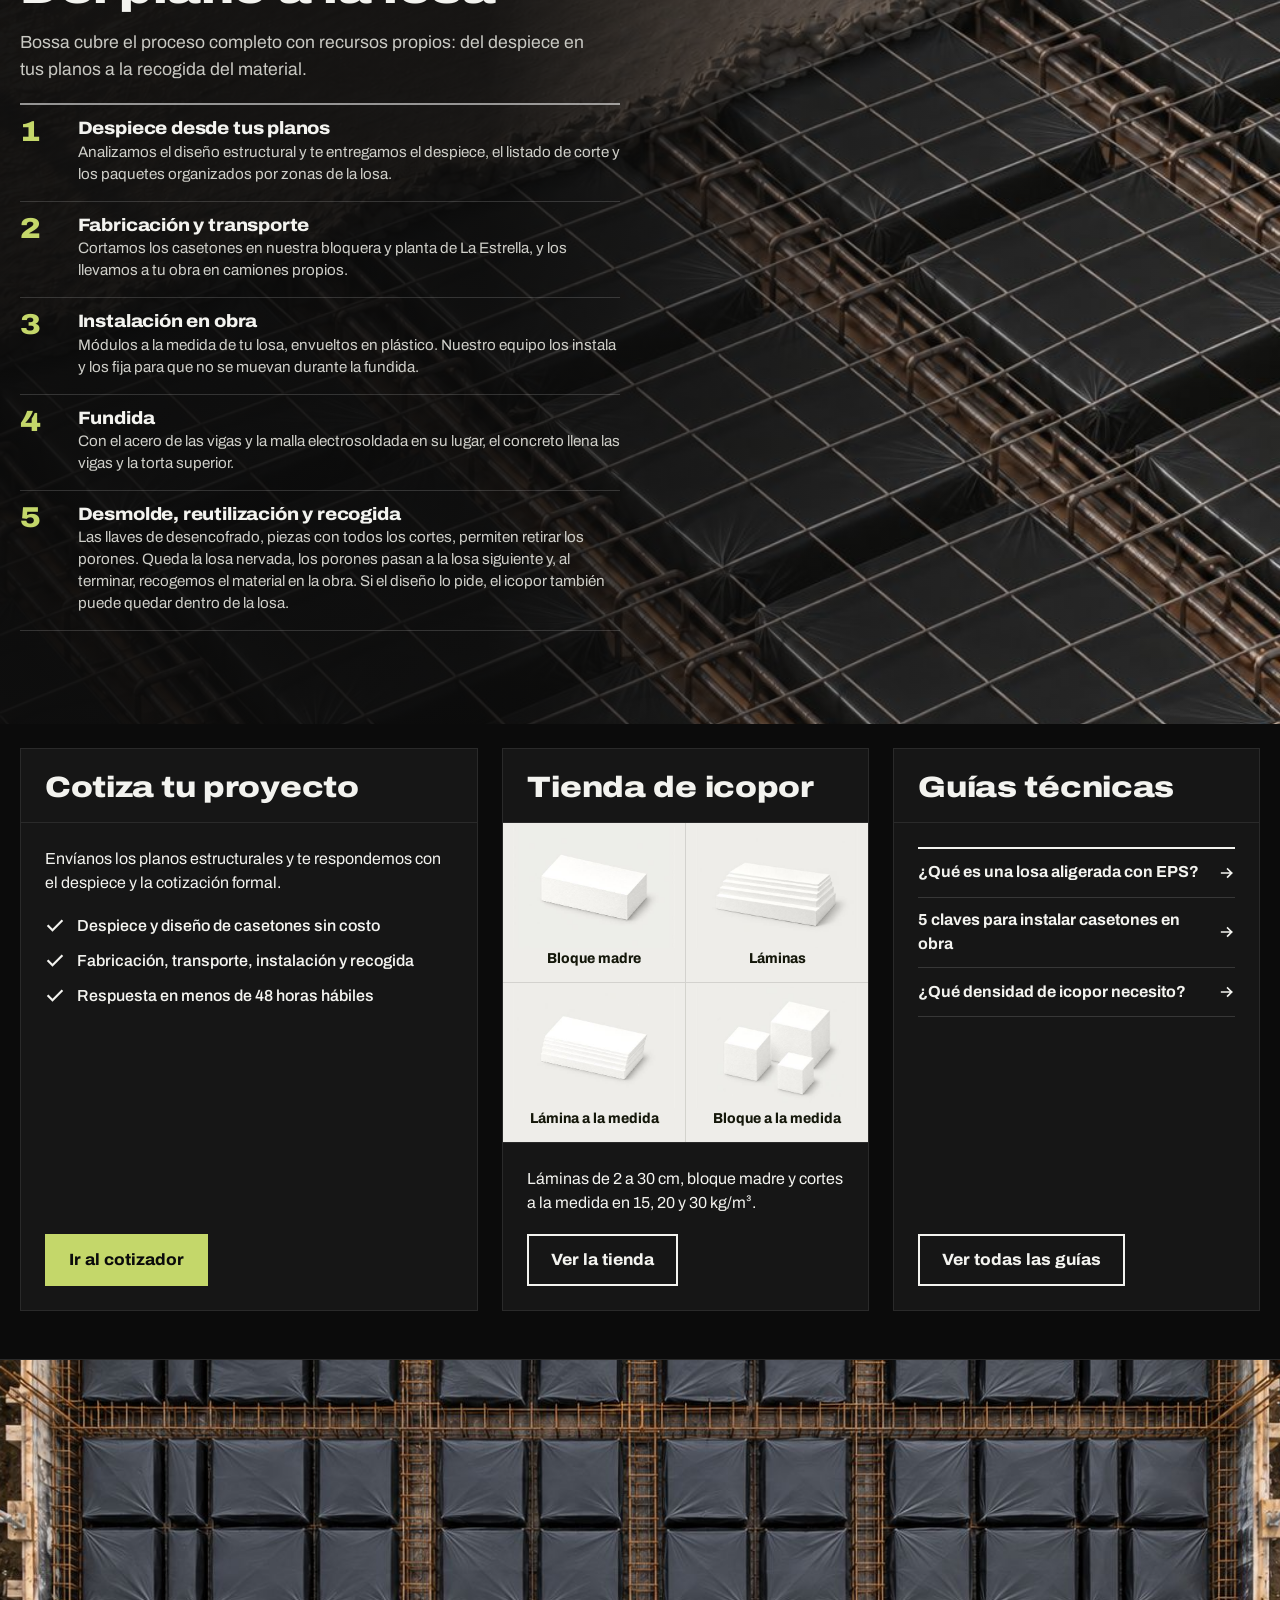
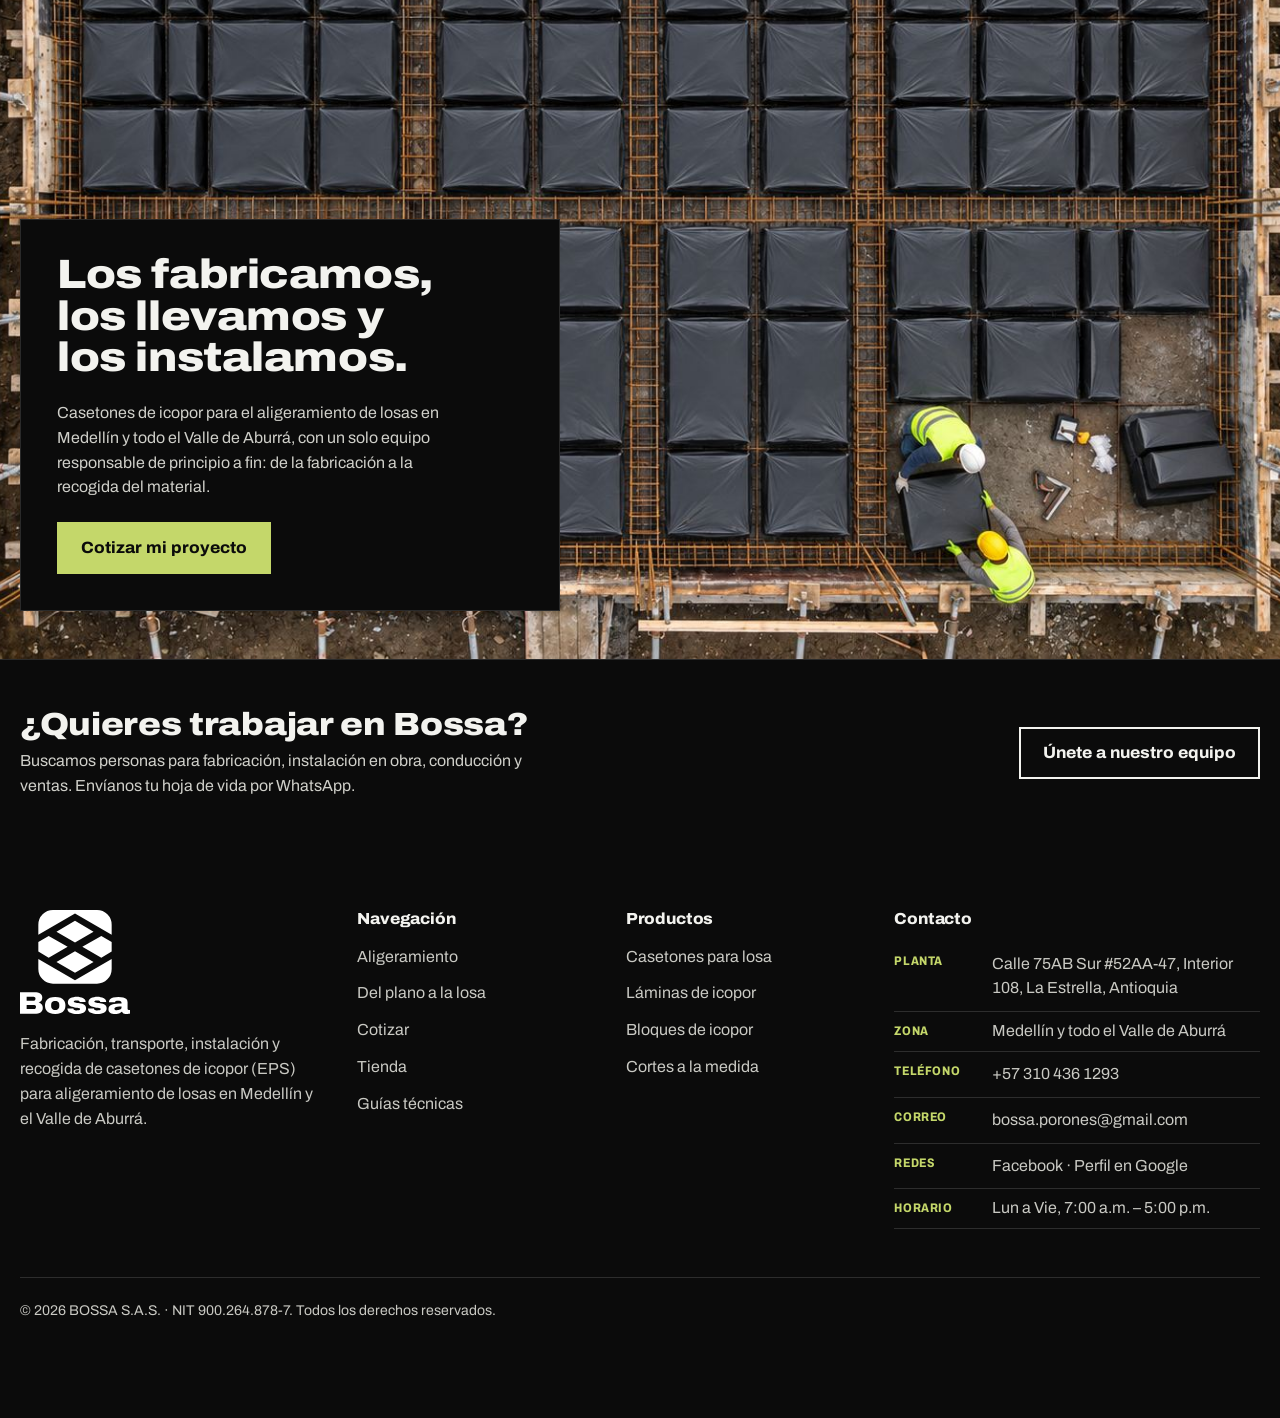
==== commit b1684e27: "Datos de la empresa en schema y pie: razón social, NIT, ubicación y perfiles - Schema del negocio co" ====
--- a/index.html
+++ b/index.html
@@ -23,7 +23,7 @@
 <meta property="og:image:height" content="630">
 <meta property="og:image:alt" content="Ilustración del corte de una losa aligerada con bloques de icopor">
 <meta name="twitter:card" content="summary_large_image">
-<script type="application/ld+json">{"@context":"https://schema.org","@graph":[{"@type":"HomeAndConstructionBusiness","@id":"https://www.bossacol.com/#negocio","name":"Bossa","description":"Fabricación, transporte, instalación y recogida de casetones de icopor (EPS) para aligeramiento de losas. Bloques y láminas de icopor a la medida.","url":"https://www.bossacol.com/","logo":"https://www.bossacol.com/img/logo-bossa-512.png","image":"https://www.bossacol.com/img/og-bossa.jpg","telephone":"+57 310 436 1293","email":"bossa.porones@gmail.com","address":{"@type":"PostalAddress","streetAddress":"Calle 75AB Sur #52AA-47, Interior 108","addressLocality":"La Estrella","addressRegion":"Antioquia","addressCountry":"CO"},"areaServed":[{"@type":"City","name":"Medellín"},{"@type":"City","name":"Envigado"},{"@type":"City","name":"Itagüí"},{"@type":"City","name":"Sabaneta"},{"@type":"City","name":"La Estrella"},{"@type":"City","name":"Bello"},{"@type":"City","name":"Copacabana"},{"@type":"City","name":"Girardota"},{"@type":"City","name":"Barbosa"},{"@type":"City","name":"Caldas"},{"@type":"AdministrativeArea","name":"Valle de Aburrá"}],"openingHoursSpecification":[{"@type":"OpeningHoursSpecification","dayOfWeek":["Monday","Tuesday","Wednesday","Thursday","Friday"],"opens":"07:00","closes":"17:00"}]},{"@type":"WebSite","@id":"https://www.bossacol.com/#website","url":"https://www.bossacol.com/","name":"Bossa","inLanguage":"es-CO","publisher":{"@id":"https://www.bossacol.com/#negocio"}},{"@type":"Service","@id":"https://www.bossacol.com/#servicio-aligeramiento","name":"Aligeramiento de losas con casetones de icopor (EPS)","serviceType":"Fabricación, transporte, instalación y recogida de casetones de icopor para losas aligeradas","provider":{"@id":"https://www.bossacol.com/#negocio"},"areaServed":{"@type":"AdministrativeArea","name":"Valle de Aburrá"},"url":"https://www.bossacol.com/cotizar/"}]}</script>
+<script type="application/ld+json">{"@context":"https://schema.org","@graph":[{"@type":"HomeAndConstructionBusiness","@id":"https://www.bossacol.com/#negocio","name":"Bossa","legalName":"BOSSA S.A.S.","taxID":"900264878-7","description":"Fabricación, transporte, instalación y recogida de casetones de icopor (EPS) para aligeramiento de losas. Bloques y láminas de icopor a la medida.","url":"https://www.bossacol.com/","logo":"https://www.bossacol.com/img/logo-bossa-512.png","image":"https://www.bossacol.com/img/og-bossa.jpg","telephone":"+57 310 436 1293","email":"bossa.porones@gmail.com","address":{"@type":"PostalAddress","streetAddress":"Calle 75AB Sur #52AA-47, Interior 108","addressLocality":"La Estrella","addressRegion":"Antioquia","addressCountry":"CO"},"geo":{"@type":"GeoCoordinates","latitude":6.160361,"longitude":-75.626694},"hasMap":"https://www.google.com/maps/search/?api=1&query=6.160361%2C-75.626694","areaServed":[{"@type":"City","name":"Medellín"},{"@type":"City","name":"Envigado"},{"@type":"City","name":"Itagüí"},{"@type":"City","name":"Sabaneta"},{"@type":"City","name":"La Estrella"},{"@type":"City","name":"Bello"},{"@type":"City","name":"Copacabana"},{"@type":"City","name":"Girardota"},{"@type":"City","name":"Barbosa"},{"@type":"City","name":"Caldas"},{"@type":"AdministrativeArea","name":"Valle de Aburrá"}],"openingHoursSpecification":[{"@type":"OpeningHoursSpecification","dayOfWeek":["Monday","Tuesday","Wednesday","Thursday","Friday"],"opens":"07:00","closes":"17:00"}],"sameAs":["https://www.google.com/search?kgmid=/g/11_00zgj2v&q=Bossa","https://www.facebook.com/AligeramientoBossa/"]},{"@type":"WebSite","@id":"https://www.bossacol.com/#website","url":"https://www.bossacol.com/","name":"Bossa","inLanguage":"es-CO","publisher":{"@id":"https://www.bossacol.com/#negocio"}},{"@type":"Service","@id":"https://www.bossacol.com/#servicio-aligeramiento","name":"Aligeramiento de losas con casetones de icopor (EPS)","serviceType":"Fabricación, transporte, instalación y recogida de casetones de icopor para losas aligeradas","provider":{"@id":"https://www.bossacol.com/#negocio"},"areaServed":{"@type":"AdministrativeArea","name":"Valle de Aburrá"},"url":"https://www.bossacol.com/cotizar/"}]}</script>
 <link rel="preconnect" href="https://fonts.googleapis.com">
 <link rel="preconnect" href="https://fonts.gstatic.com" crossorigin>
 <link href="https://fonts.googleapis.com/css2?family=Archivo:wdth,wght@75..125,400..900&display=swap" rel="stylesheet">
@@ -264,15 +264,16 @@
       <div>
         <h2>Contacto</h2>
         <dl class="datos-pie">
-          <div><dt>Planta</dt><dd><a href="https://www.google.com/maps/search/?api=1&query=Calle+75AB+Sur+%2352AA-47+La+Estrella+Antioquia+Colombia" target="_blank" rel="noopener">Calle 75AB Sur #52AA-47, Interior 108, La Estrella, Antioquia</a></dd></div>
+          <div><dt>Planta</dt><dd><a href="https://www.google.com/search?kgmid=/g/11_00zgj2v&q=Bossa" target="_blank" rel="noopener">Calle 75AB Sur #52AA-47, Interior 108, La Estrella, Antioquia</a></dd></div>
           <div><dt>Zona</dt><dd>Medellín y todo el Valle de Aburrá</dd></div>
           <div><dt>Teléfono</dt><dd><a href="tel:+573104361293">+57 310 436 1293</a></dd></div>
           <div><dt>Correo</dt><dd><a href="mailto:bossa.porones@gmail.com">bossa.porones@gmail.com</a></dd></div>
+          <div><dt>Redes</dt><dd><a href="https://www.facebook.com/AligeramientoBossa/" target="_blank" rel="noopener">Facebook</a> · <a href="https://www.google.com/search?kgmid=/g/11_00zgj2v&q=Bossa" target="_blank" rel="noopener">Perfil en Google</a></dd></div>
           <div><dt>Horario</dt><dd>Lun a Vie, 7:00 a.m. – 5:00 p.m.</dd></div>
         </dl>
       </div>
     </div>
-    <div class="legal">© <span id="anio">2026</span> Bossa. Todos los derechos reservados.</div>
+    <div class="legal">© <span id="anio">2026</span> BOSSA S.A.S. · NIT 900.264.878-7. Todos los derechos reservados.</div>
   </div>
 </footer>
 <div class="velo" id="velo"></div>
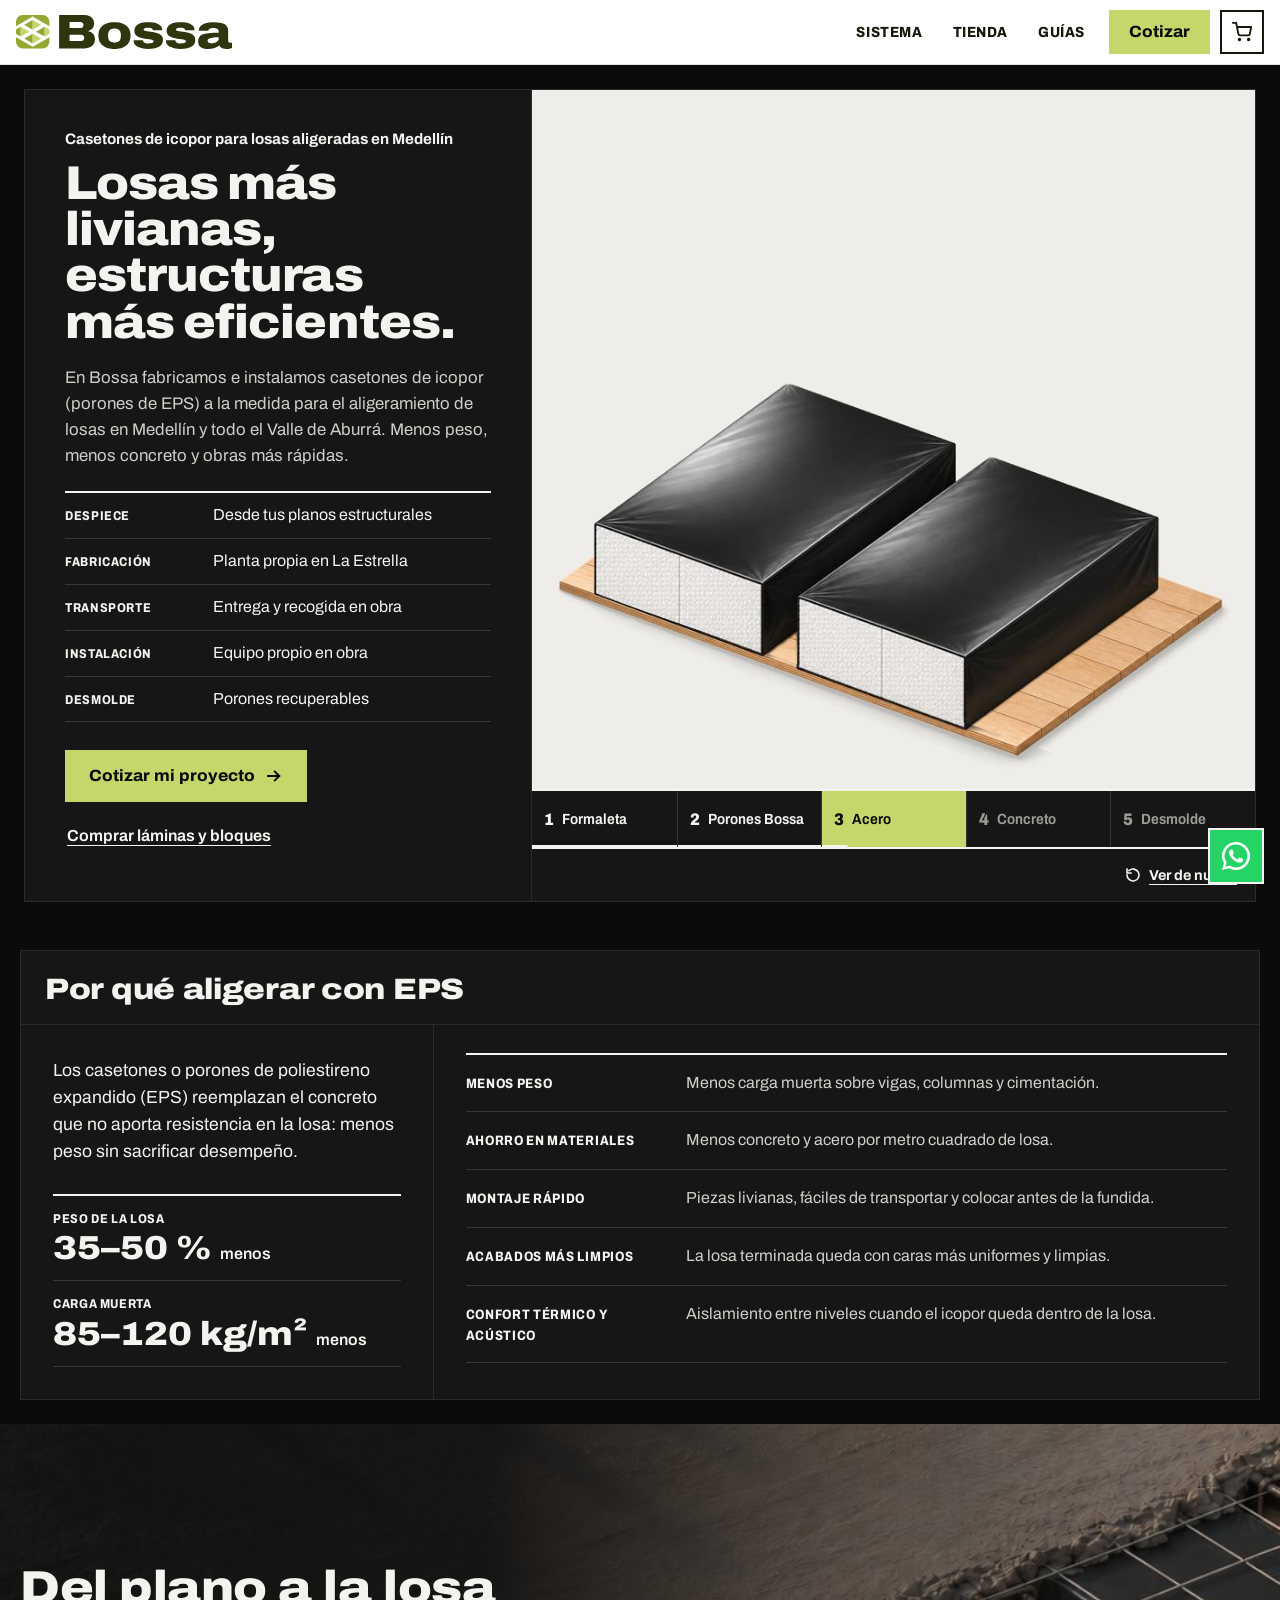
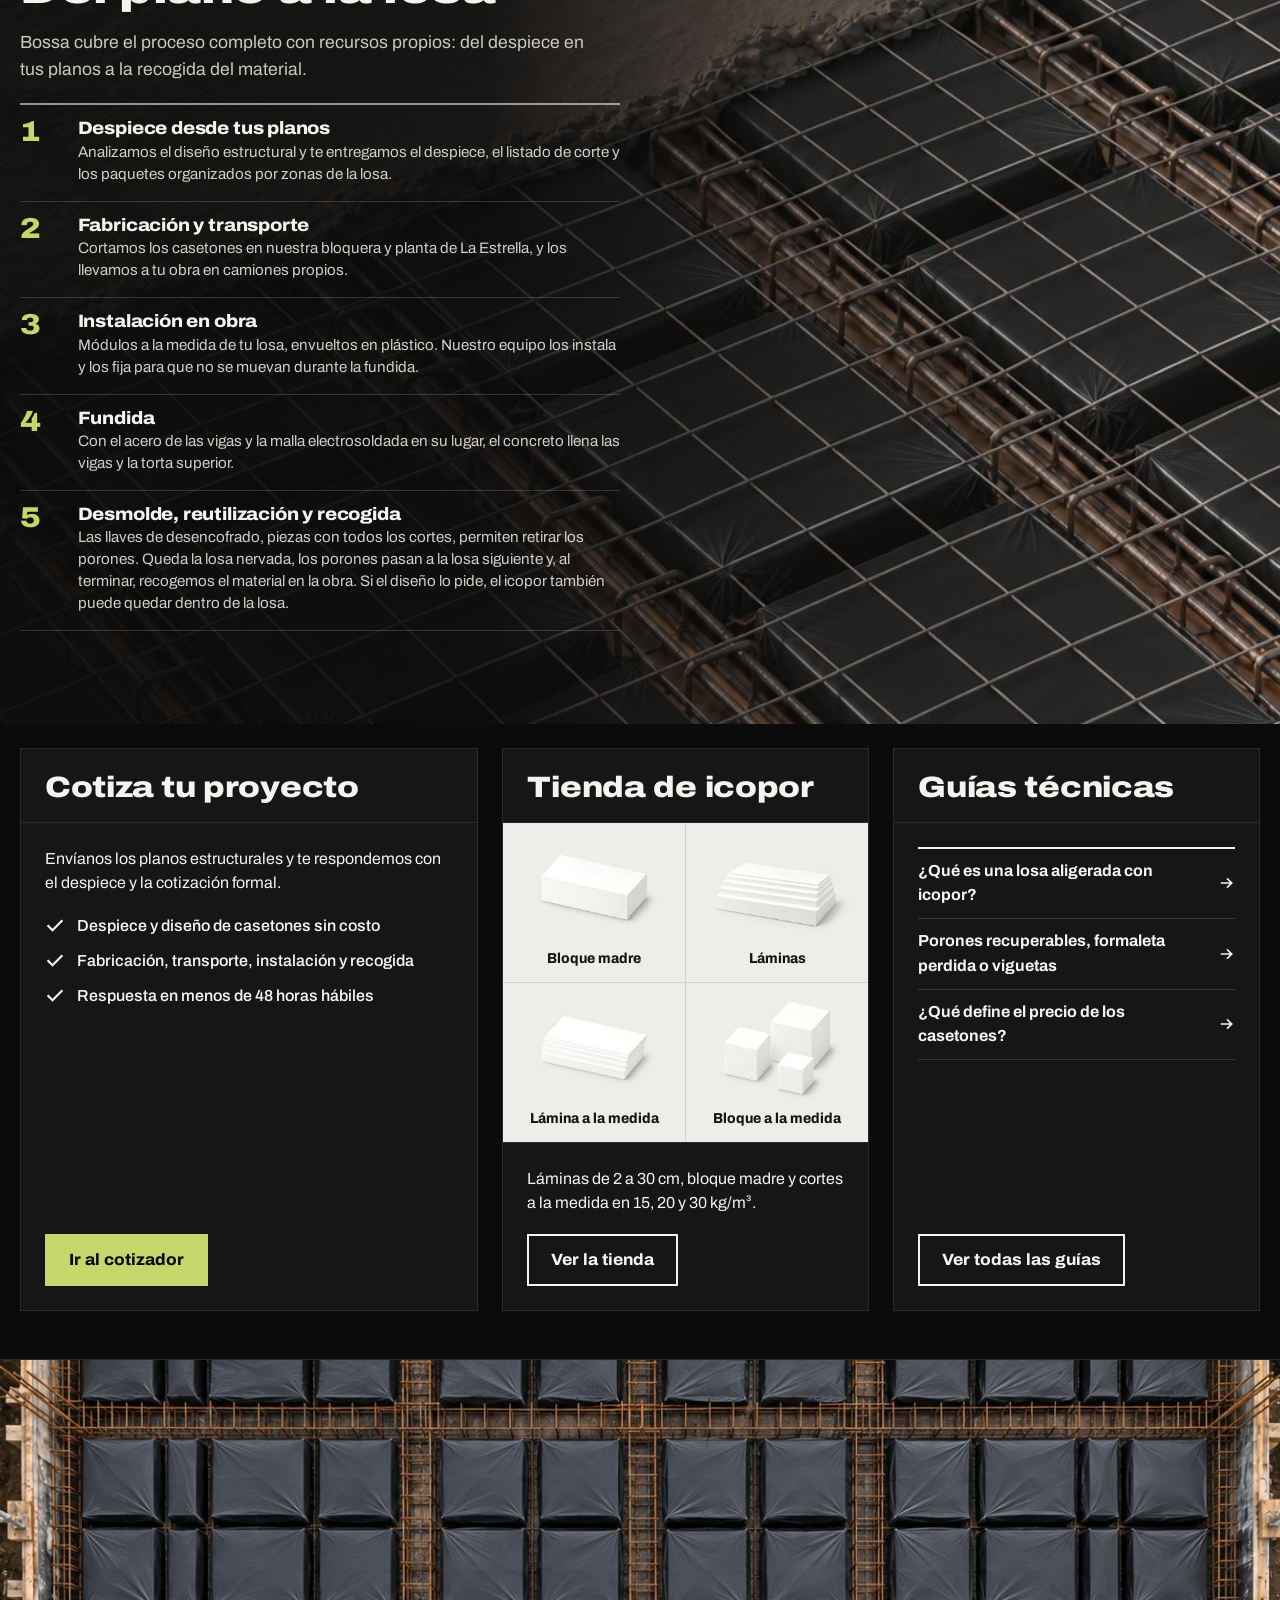
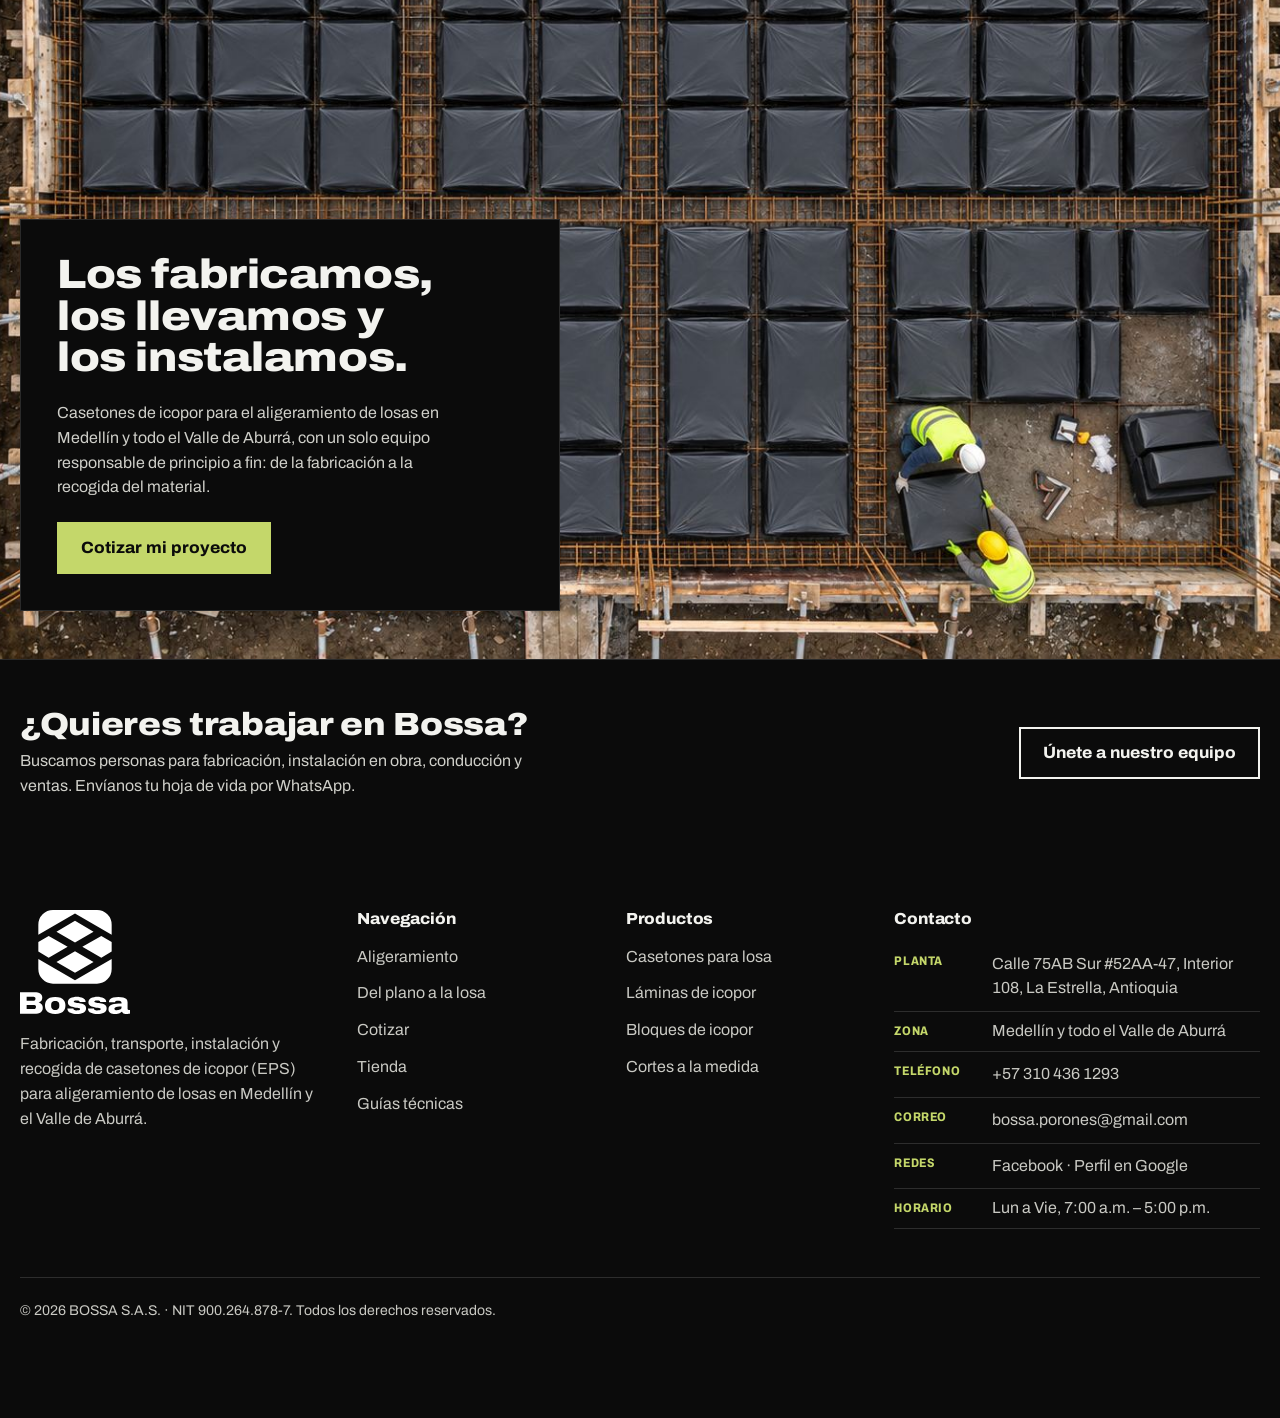
==== commit c3d2bfe6: "Fase 2 (contenido): guías reestructuradas, dos guías nuevas y página de láminas - Guías de losa alig" ====
--- a/index.html
+++ b/index.html
@@ -191,7 +191,7 @@
       <h2 class="franja">Tienda de icopor</h2>
       <ul class="vitrina">
         <li><a href="/tienda/#bloque-madre"><img src="/img/tienda-bloque-madre-480.jpg" width="480" height="480" alt="" loading="lazy" decoding="async"><span>Bloque madre</span></a></li>
-        <li><a href="/tienda/#lamina"><img src="/img/tienda-lamina-480.jpg" width="480" height="480" alt="" loading="lazy" decoding="async"><span>Láminas</span></a></li>
+        <li><a href="/tienda/laminas-de-icopor/"><img src="/img/tienda-lamina-480.jpg" width="480" height="480" alt="" loading="lazy" decoding="async"><span>Láminas</span></a></li>
         <li><a href="/tienda/#lamina-medida"><img src="/img/tienda-lamina-medida-480.jpg" width="480" height="480" alt="" loading="lazy" decoding="async"><span>Lámina a la medida</span></a></li>
         <li><a href="/tienda/#bloque-medida"><img src="/img/tienda-bloque-medida-480.jpg" width="480" height="480" alt="" loading="lazy" decoding="async"><span>Bloque a la medida</span></a></li>
       </ul>
@@ -203,7 +203,7 @@
     <div class="tablero acceso">
       <h2 class="franja">Guías técnicas</h2>
       <div class="acceso-cuerpo">
-        <ul class="lista-enlaces"><li><a href="/guias/losa-aligerada-eps/">¿Qué es una losa aligerada con EPS?<svg width="16" height="16" viewBox="0 0 24 24" fill="none" stroke="currentColor" stroke-width="2.5" stroke-linecap="square" aria-hidden="true"><path d="M4 12h15M13 6l6 6-6 6"/></svg></a></li><li><a href="/guias/instalar-porones/">5 claves para instalar casetones en obra<svg width="16" height="16" viewBox="0 0 24 24" fill="none" stroke="currentColor" stroke-width="2.5" stroke-linecap="square" aria-hidden="true"><path d="M4 12h15M13 6l6 6-6 6"/></svg></a></li><li><a href="/guias/densidad-icopor/">¿Qué densidad de icopor necesito?<svg width="16" height="16" viewBox="0 0 24 24" fill="none" stroke="currentColor" stroke-width="2.5" stroke-linecap="square" aria-hidden="true"><path d="M4 12h15M13 6l6 6-6 6"/></svg></a></li></ul>
+        <ul class="lista-enlaces"><li><a href="/guias/losa-aligerada-eps/">¿Qué es una losa aligerada con icopor?<svg width="16" height="16" viewBox="0 0 24 24" fill="none" stroke="currentColor" stroke-width="2.5" stroke-linecap="square" aria-hidden="true"><path d="M4 12h15M13 6l6 6-6 6"/></svg></a></li><li><a href="/guias/casetones-recuperables-vs-perdidos/">Porones recuperables, formaleta perdida o viguetas<svg width="16" height="16" viewBox="0 0 24 24" fill="none" stroke="currentColor" stroke-width="2.5" stroke-linecap="square" aria-hidden="true"><path d="M4 12h15M13 6l6 6-6 6"/></svg></a></li><li><a href="/guias/precio-casetones/">¿Qué define el precio de los casetones?<svg width="16" height="16" viewBox="0 0 24 24" fill="none" stroke="currentColor" stroke-width="2.5" stroke-linecap="square" aria-hidden="true"><path d="M4 12h15M13 6l6 6-6 6"/></svg></a></li></ul>
         <a class="boton" href="/guias/">Ver todas las guías</a>
       </div>
     </div>
@@ -256,7 +256,7 @@
         <h2>Productos</h2>
         <ul>
           <li><a href="/cotizar/">Casetones para losa</a></li>
-          <li><a href="/tienda/">Láminas de icopor</a></li>
+          <li><a href="/tienda/laminas-de-icopor/">Láminas de icopor</a></li>
           <li><a href="/tienda/">Bloques de icopor</a></li>
           <li><a href="/tienda/">Cortes a la medida</a></li>
         </ul>
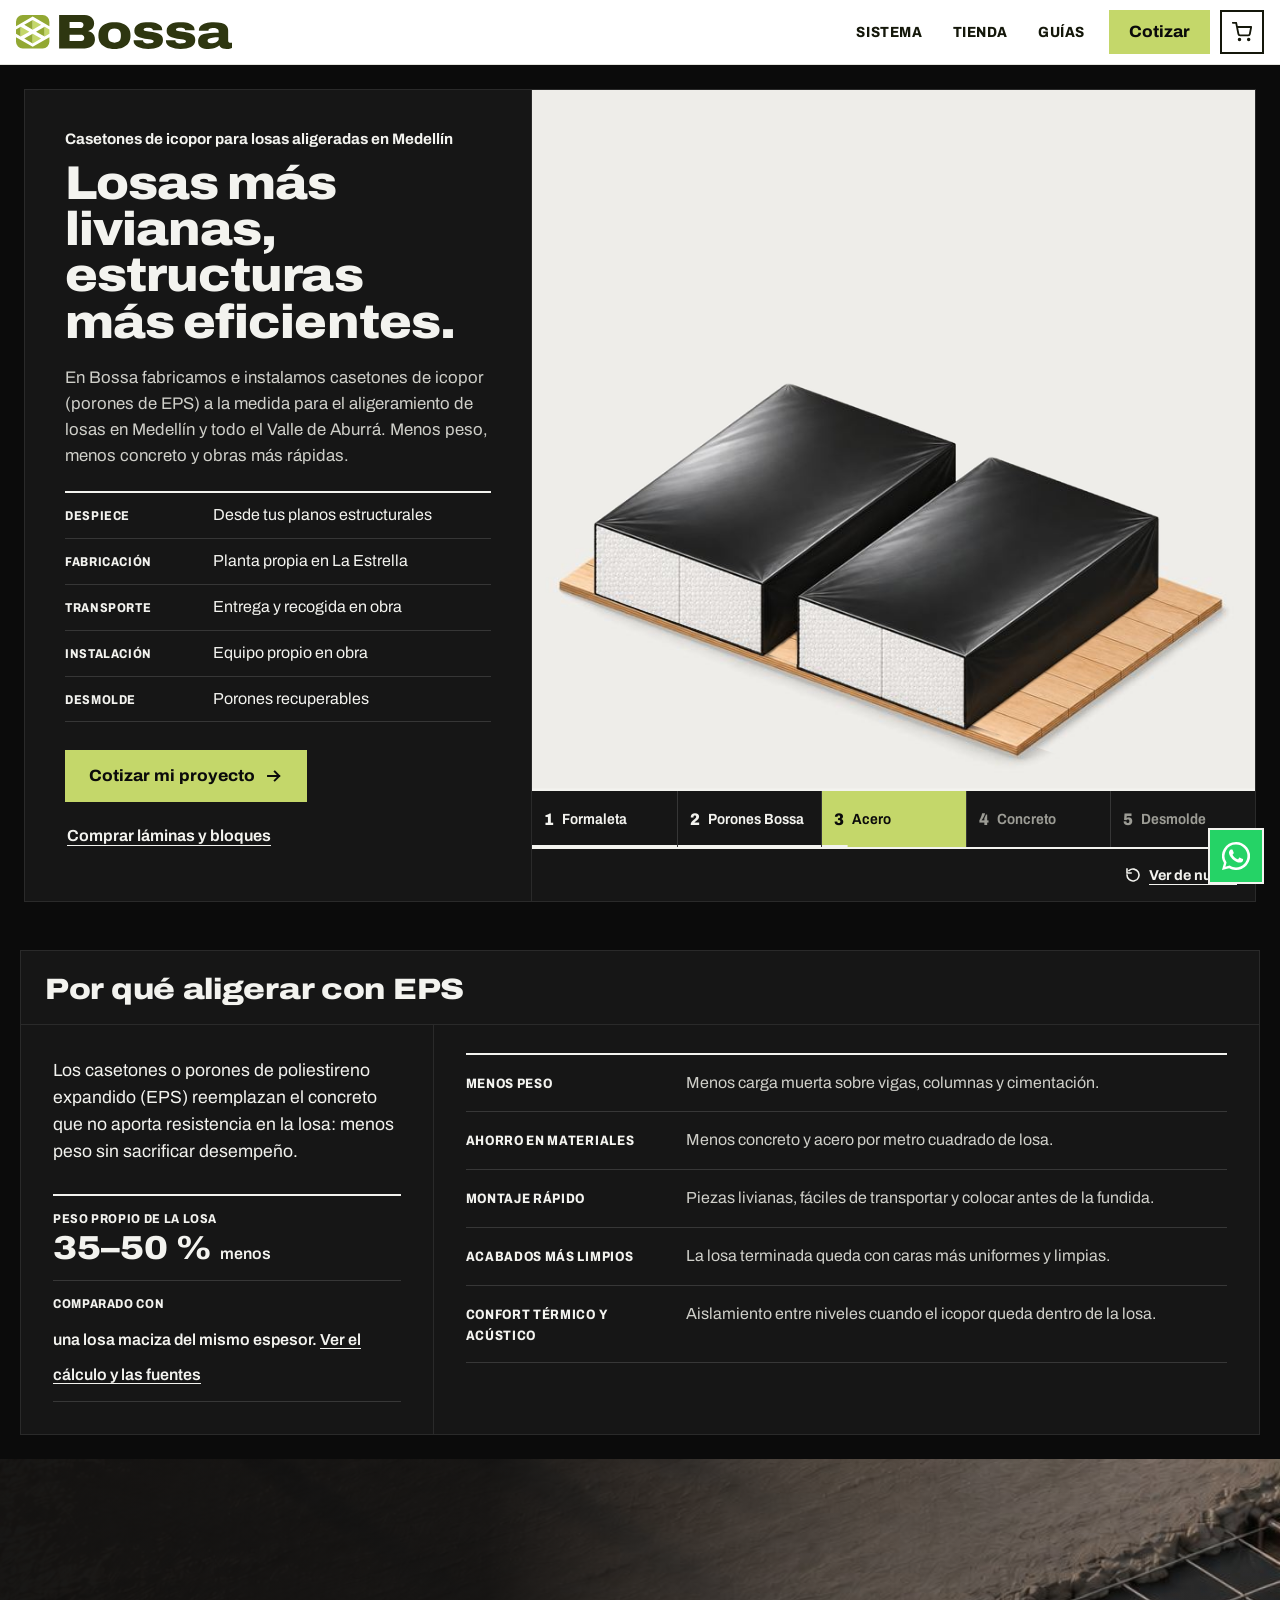
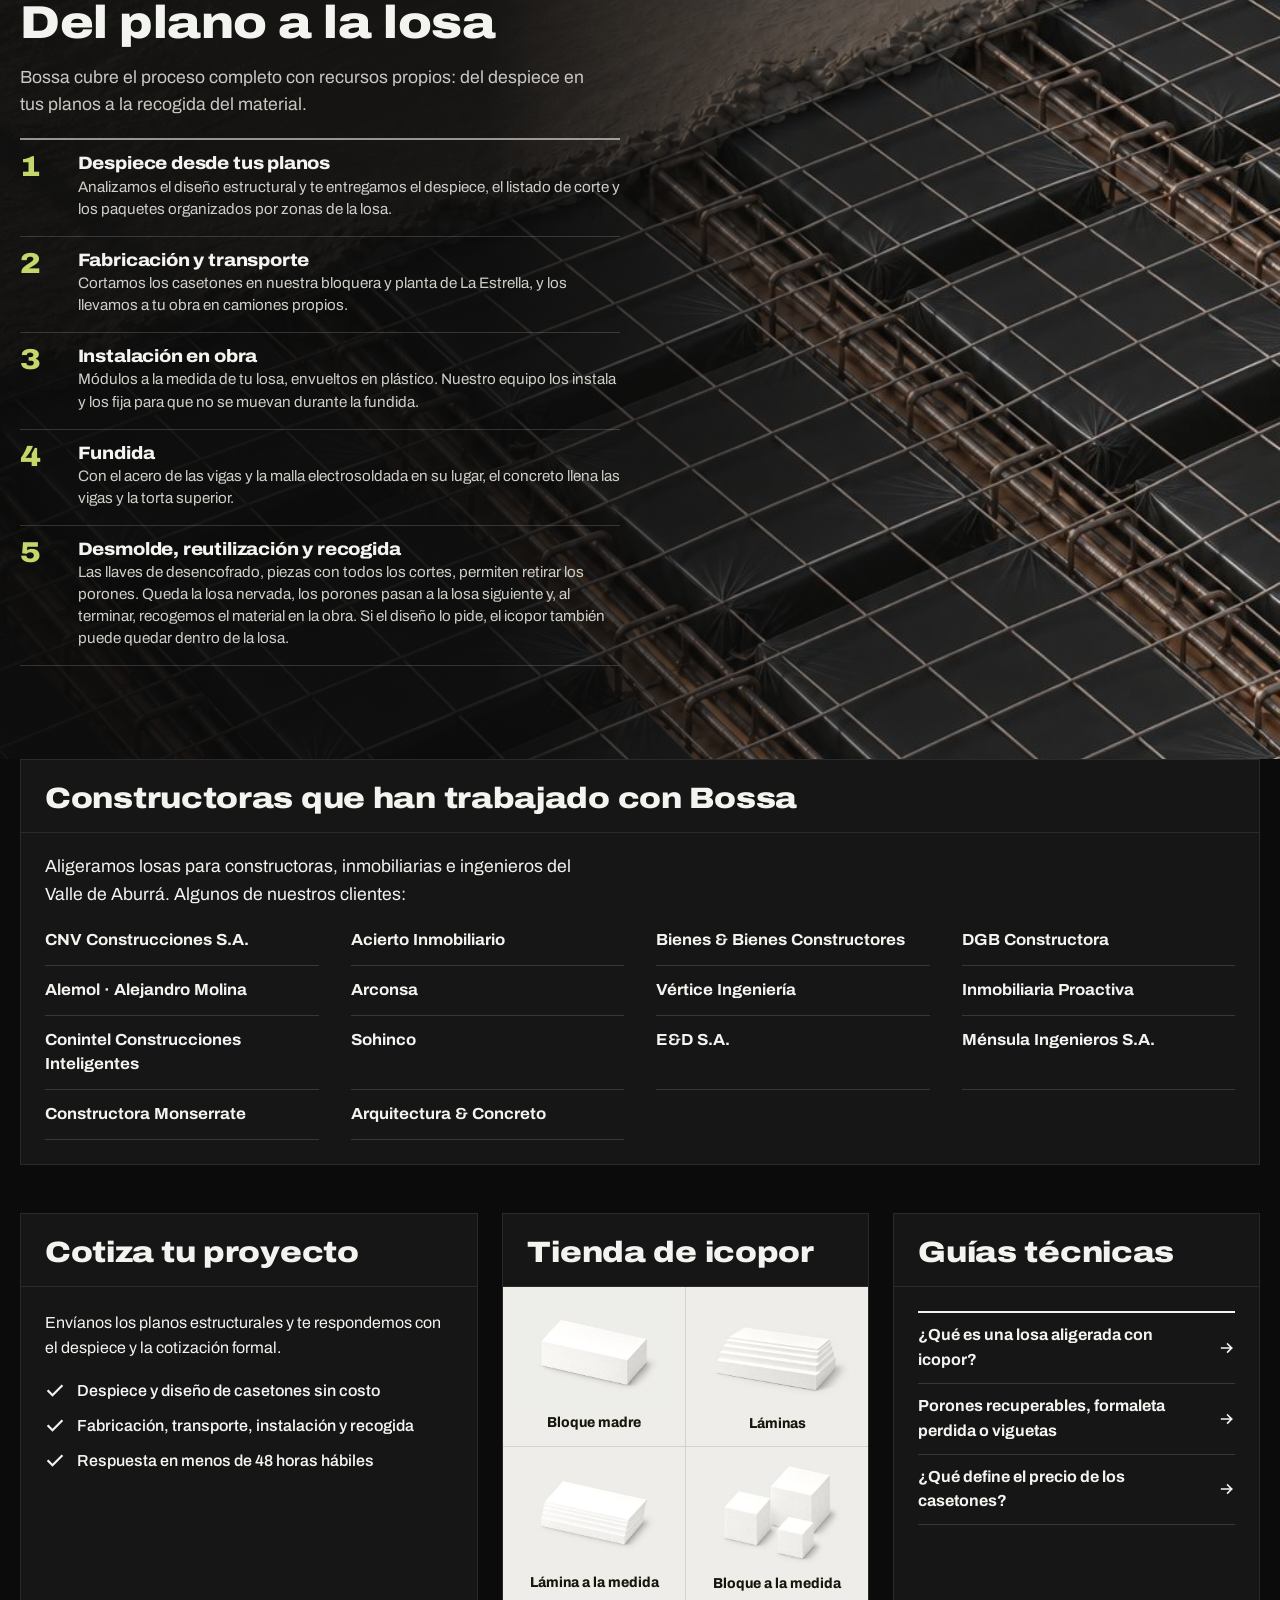
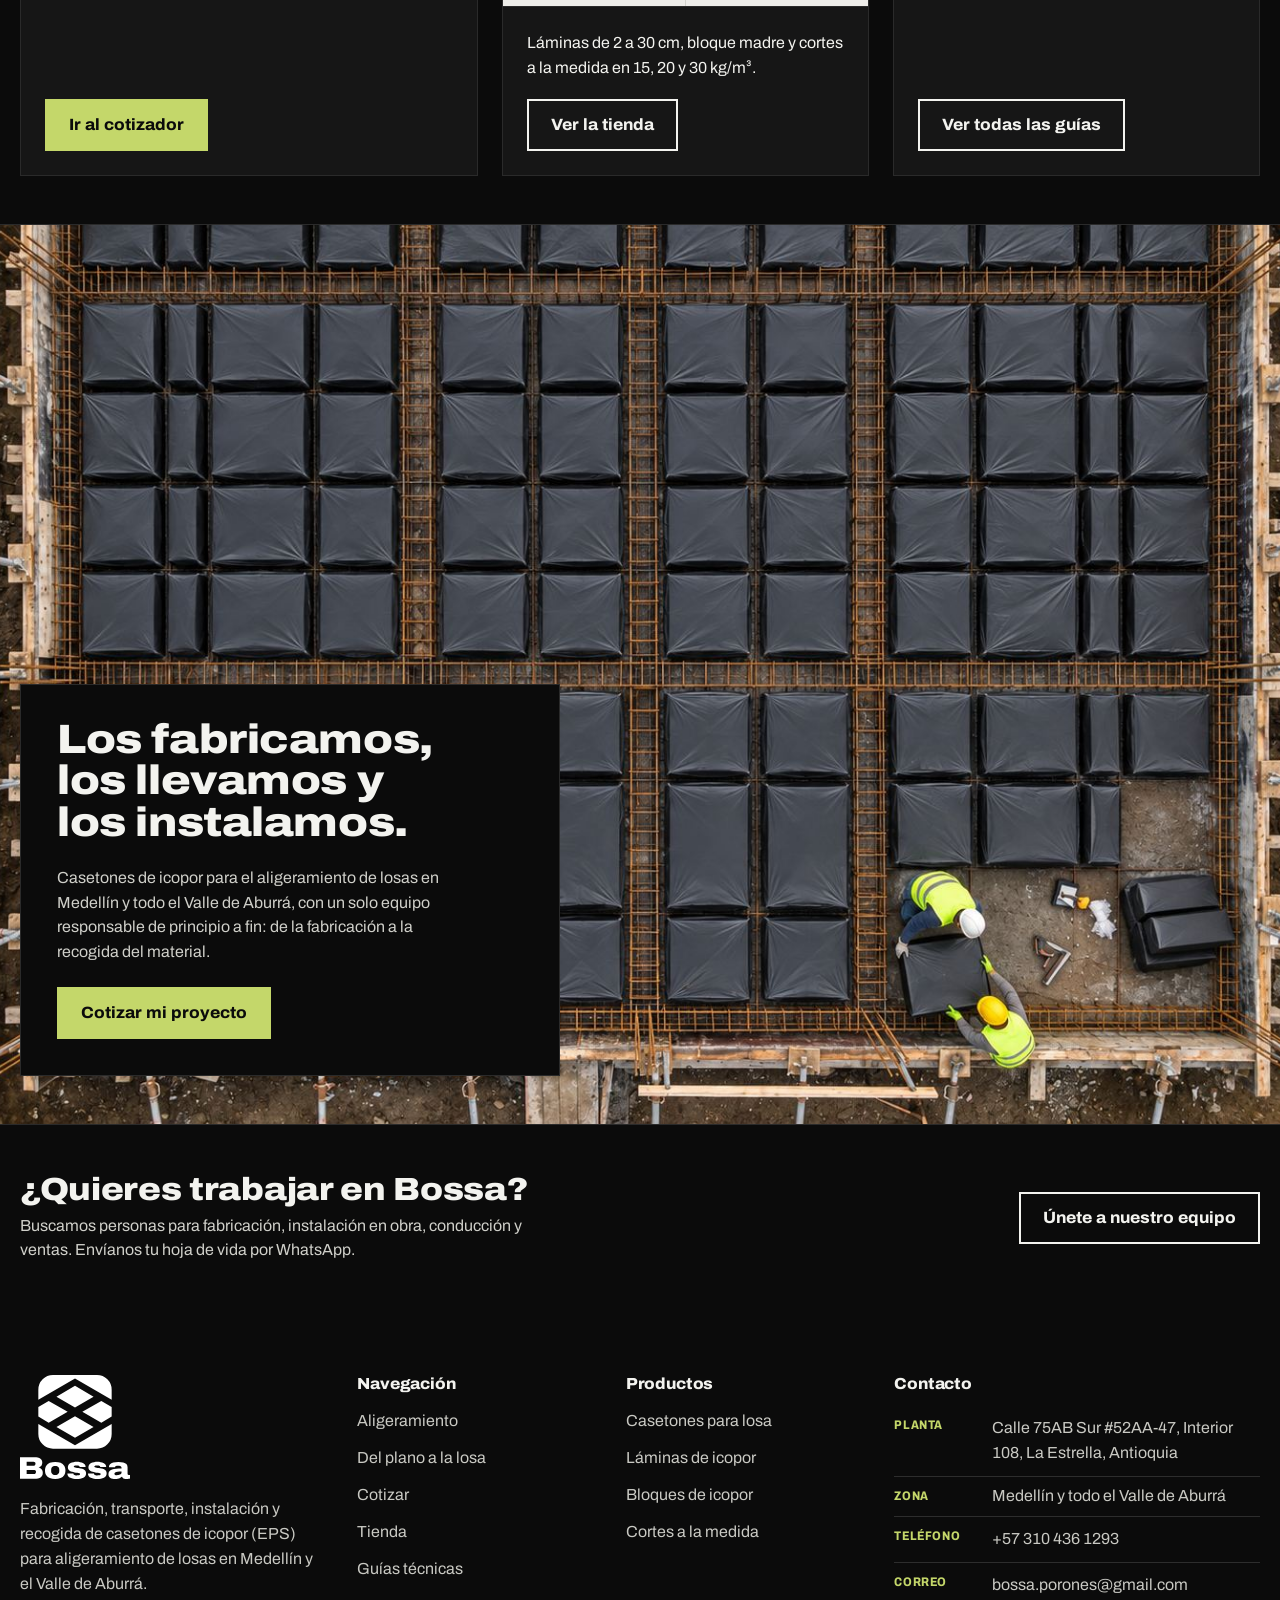
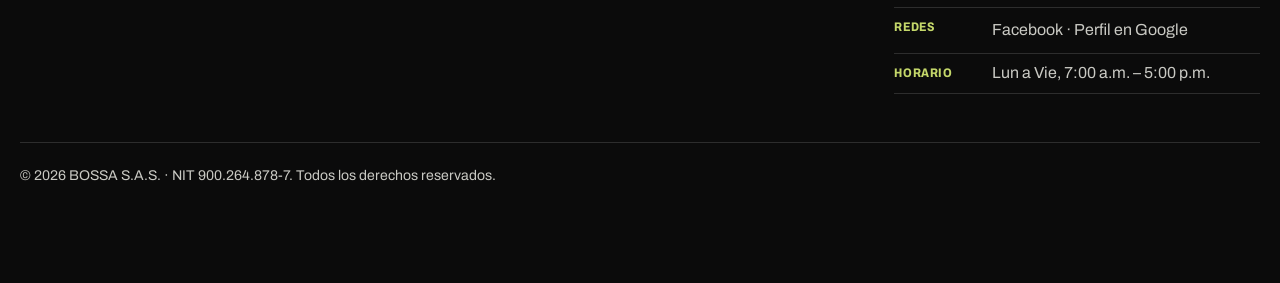
==== commit febbae95: "Cifras con fuentes, densidad de láminas, código postal y clientes - 35–50 % menos peso, frente a los" ====
--- a/index.html
+++ b/index.html
@@ -23,11 +23,11 @@
 <meta property="og:image:height" content="630">
 <meta property="og:image:alt" content="Ilustración del corte de una losa aligerada con bloques de icopor">
 <meta name="twitter:card" content="summary_large_image">
-<script type="application/ld+json">{"@context":"https://schema.org","@graph":[{"@type":"HomeAndConstructionBusiness","@id":"https://www.bossacol.com/#negocio","name":"Bossa","legalName":"BOSSA S.A.S.","taxID":"900264878-7","description":"Fabricación, transporte, instalación y recogida de casetones de icopor (EPS) para aligeramiento de losas. Bloques y láminas de icopor a la medida.","url":"https://www.bossacol.com/","logo":"https://www.bossacol.com/img/logo-bossa-512.png","image":"https://www.bossacol.com/img/og-bossa.jpg","telephone":"+57 310 436 1293","email":"bossa.porones@gmail.com","address":{"@type":"PostalAddress","streetAddress":"Calle 75AB Sur #52AA-47, Interior 108","addressLocality":"La Estrella","addressRegion":"Antioquia","addressCountry":"CO"},"geo":{"@type":"GeoCoordinates","latitude":6.160361,"longitude":-75.626694},"hasMap":"https://www.google.com/maps/search/?api=1&query=6.160361%2C-75.626694","areaServed":[{"@type":"City","name":"Medellín"},{"@type":"City","name":"Envigado"},{"@type":"City","name":"Itagüí"},{"@type":"City","name":"Sabaneta"},{"@type":"City","name":"La Estrella"},{"@type":"City","name":"Bello"},{"@type":"City","name":"Copacabana"},{"@type":"City","name":"Girardota"},{"@type":"City","name":"Barbosa"},{"@type":"City","name":"Caldas"},{"@type":"AdministrativeArea","name":"Valle de Aburrá"}],"openingHoursSpecification":[{"@type":"OpeningHoursSpecification","dayOfWeek":["Monday","Tuesday","Wednesday","Thursday","Friday"],"opens":"07:00","closes":"17:00"}],"sameAs":["https://www.google.com/search?kgmid=/g/11_00zgj2v&q=Bossa","https://www.facebook.com/AligeramientoBossa/"]},{"@type":"WebSite","@id":"https://www.bossacol.com/#website","url":"https://www.bossacol.com/","name":"Bossa","inLanguage":"es-CO","publisher":{"@id":"https://www.bossacol.com/#negocio"}},{"@type":"Service","@id":"https://www.bossacol.com/#servicio-aligeramiento","name":"Aligeramiento de losas con casetones de icopor (EPS)","serviceType":"Fabricación, transporte, instalación y recogida de casetones de icopor para losas aligeradas","provider":{"@id":"https://www.bossacol.com/#negocio"},"areaServed":{"@type":"AdministrativeArea","name":"Valle de Aburrá"},"url":"https://www.bossacol.com/cotizar/"}]}</script>
+<script type="application/ld+json">{"@context":"https://schema.org","@graph":[{"@type":"HomeAndConstructionBusiness","@id":"https://www.bossacol.com/#negocio","name":"Bossa","legalName":"BOSSA S.A.S.","taxID":"900264878-7","description":"Fabricación, transporte, instalación y recogida de casetones de icopor (EPS) para aligeramiento de losas. Bloques y láminas de icopor a la medida.","url":"https://www.bossacol.com/","logo":"https://www.bossacol.com/img/logo-bossa-512.png","image":"https://www.bossacol.com/img/og-bossa.jpg","telephone":"+57 310 436 1293","email":"bossa.porones@gmail.com","address":{"@type":"PostalAddress","streetAddress":"Calle 75AB Sur #52AA-47, Interior 108","addressLocality":"La Estrella","postalCode":"055454","addressRegion":"Antioquia","addressCountry":"CO"},"geo":{"@type":"GeoCoordinates","latitude":6.160361,"longitude":-75.626694},"hasMap":"https://www.google.com/maps/search/?api=1&query=6.160361%2C-75.626694","areaServed":[{"@type":"City","name":"Medellín"},{"@type":"City","name":"Envigado"},{"@type":"City","name":"Itagüí"},{"@type":"City","name":"Sabaneta"},{"@type":"City","name":"La Estrella"},{"@type":"City","name":"Bello"},{"@type":"City","name":"Copacabana"},{"@type":"City","name":"Girardota"},{"@type":"City","name":"Barbosa"},{"@type":"City","name":"Caldas"},{"@type":"AdministrativeArea","name":"Valle de Aburrá"}],"openingHoursSpecification":[{"@type":"OpeningHoursSpecification","dayOfWeek":["Monday","Tuesday","Wednesday","Thursday","Friday"],"opens":"07:00","closes":"17:00"}],"sameAs":["https://www.google.com/search?kgmid=/g/11_00zgj2v&q=Bossa","https://www.facebook.com/AligeramientoBossa/"]},{"@type":"WebSite","@id":"https://www.bossacol.com/#website","url":"https://www.bossacol.com/","name":"Bossa","inLanguage":"es-CO","publisher":{"@id":"https://www.bossacol.com/#negocio"}},{"@type":"Service","@id":"https://www.bossacol.com/#servicio-aligeramiento","name":"Aligeramiento de losas con casetones de icopor (EPS)","serviceType":"Fabricación, transporte, instalación y recogida de casetones de icopor para losas aligeradas","provider":{"@id":"https://www.bossacol.com/#negocio"},"areaServed":{"@type":"AdministrativeArea","name":"Valle de Aburrá"},"url":"https://www.bossacol.com/cotizar/"}]}</script>
 <link rel="preconnect" href="https://fonts.googleapis.com">
 <link rel="preconnect" href="https://fonts.gstatic.com" crossorigin>
 <link href="https://fonts.googleapis.com/css2?family=Archivo:wdth,wght@75..125,400..900&display=swap" rel="stylesheet">
-<link rel="stylesheet" href="/estilos.css?v=20261117">
+<link rel="stylesheet" href="/estilos.css?v=20261117b">
 </head>
 <body>
 
@@ -89,7 +89,7 @@
           <div class="cota" aria-hidden="true">
             <svg class="cota-linea" viewBox="0 0 100 100" preserveAspectRatio="none"><line x1="0" y1="100" x2="100" y2="0"/></svg>
             <span class="cota-punto"></span>
-            <div class="cota-rotulo"><strong>35–50 %</strong><span>menos peso en la losa</span></div>
+            <div class="cota-rotulo"><strong>35–50 %</strong><span>menos peso que una losa maciza</span></div>
           </div>
         </div>
         <ol class="pasos-armado" aria-label="Pasos para armar una losa aligerada">
@@ -117,8 +117,8 @@
         <div class="beneficios-intro">
           <p class="entrada">Los casetones o porones de poliestireno expandido (EPS) reemplazan el concreto que no aporta resistencia en la losa: menos peso sin sacrificar desempeño.</p>
           <dl class="filas filas-cifras">
-            <div><dt>Peso de la losa</dt><dd>35–50 % <span>menos</span></dd></div>
-            <div><dt>Carga muerta</dt><dd>85–120 kg/m² <span>menos</span></dd></div>
+            <div><dt>Peso propio de la losa</dt><dd>35–50 % <span>menos</span></dd></div>
+            <div><dt>Comparado con</dt><dd><span>una losa maciza del mismo espesor. <a href="/guias/losa-aligerada-eps/#cuanto-peso">Ver el cálculo y las fuentes</a></span></dd></div>
           </dl>
         </div>
         <dl class="filas filas-beneficios">
@@ -172,6 +172,32 @@
   </div>
 </section>
 
+
+<!-- ================= CLIENTES ================= -->
+<section class="clientes" id="clientes">
+  <div class="contenedor">
+    <div class="tablero">
+      <h2 class="franja">Constructoras que han trabajado con Bossa</h2>
+      <p class="entrada clientes-entrada">Aligeramos losas para constructoras, inmobiliarias e ingenieros del Valle de Aburrá. Algunos de nuestros clientes:</p>
+      <ul class="lista-clientes">
+        <li>CNV Construcciones S.A.</li>
+        <li>Acierto Inmobiliario</li>
+        <li>Bienes &amp; Bienes Constructores</li>
+        <li>DGB Constructora</li>
+        <li>Alemol · Alejandro Molina</li>
+        <li>Arconsa</li>
+        <li>Vértice Ingeniería</li>
+        <li>Inmobiliaria Proactiva</li>
+        <li>Conintel Construcciones Inteligentes</li>
+        <li>Sohinco</li>
+        <li>E&amp;D S.A.</li>
+        <li>Ménsula Ingenieros S.A.</li>
+        <li>Constructora Monserrate</li>
+        <li>Arquitectura &amp; Concreto</li>
+      </ul>
+    </div>
+  </div>
+</section>
 
 <section class="accesos" aria-label="Cotizar, tienda y guías">
   <div class="contenedor">
@@ -292,6 +318,6 @@
 </a>
 
 
-<script src="/app.js?v=20261117" defer></script>
+<script src="/app.js?v=20261117b" defer></script>
 </body>
 </html>
--- a/estilos.css
+++ b/estilos.css
@@ -143,6 +143,10 @@
 /* ===== Por qué aligerar con EPS ===== */
 /* Tableros colgados del cerramiento: cada sección es una tabla más de la valla */
 .beneficios, .tienda { background: var(--fondo); padding: var(--e2) 0; }
+.clientes { background: var(--fondo); padding: 0 0 var(--e2); }
+.clientes-entrada { padding: 20px 24px 0; }
+.lista-clientes { list-style: none; margin: 0; padding: 8px 24px 24px; display: grid; grid-template-columns: repeat(auto-fill, minmax(15rem, 1fr)); column-gap: 32px; }
+.lista-clientes li { padding: 12px 0; border-bottom: var(--filete-fino); color: var(--tinta); font-weight: 700; font-stretch: 105%; }
 .guias { background: var(--fondo); padding: var(--e2) 0 var(--e3); }
 .cotizar { background: var(--fondo); padding: var(--e3) 0 var(--e2); }
 .beneficios-cuerpo { display: grid; grid-template-columns: minmax(0, .8fr) minmax(0, 1.6fr); }
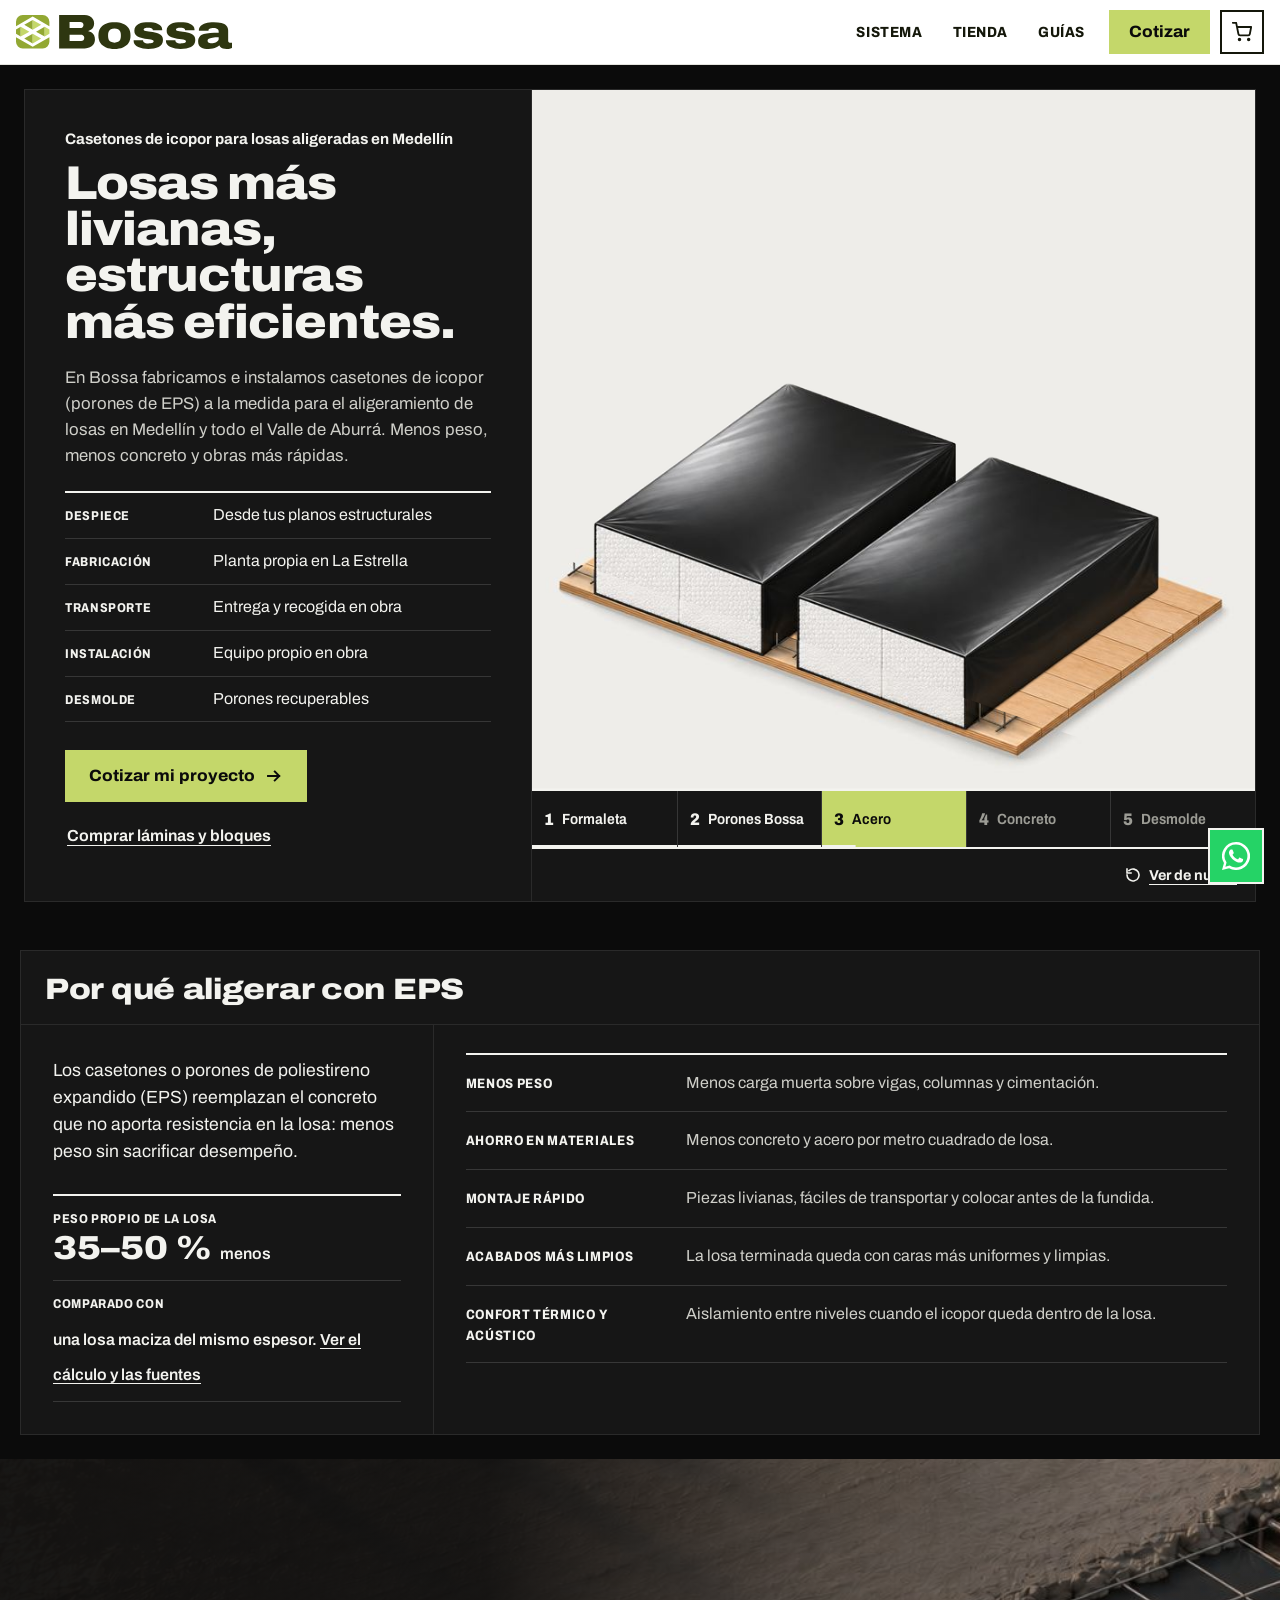
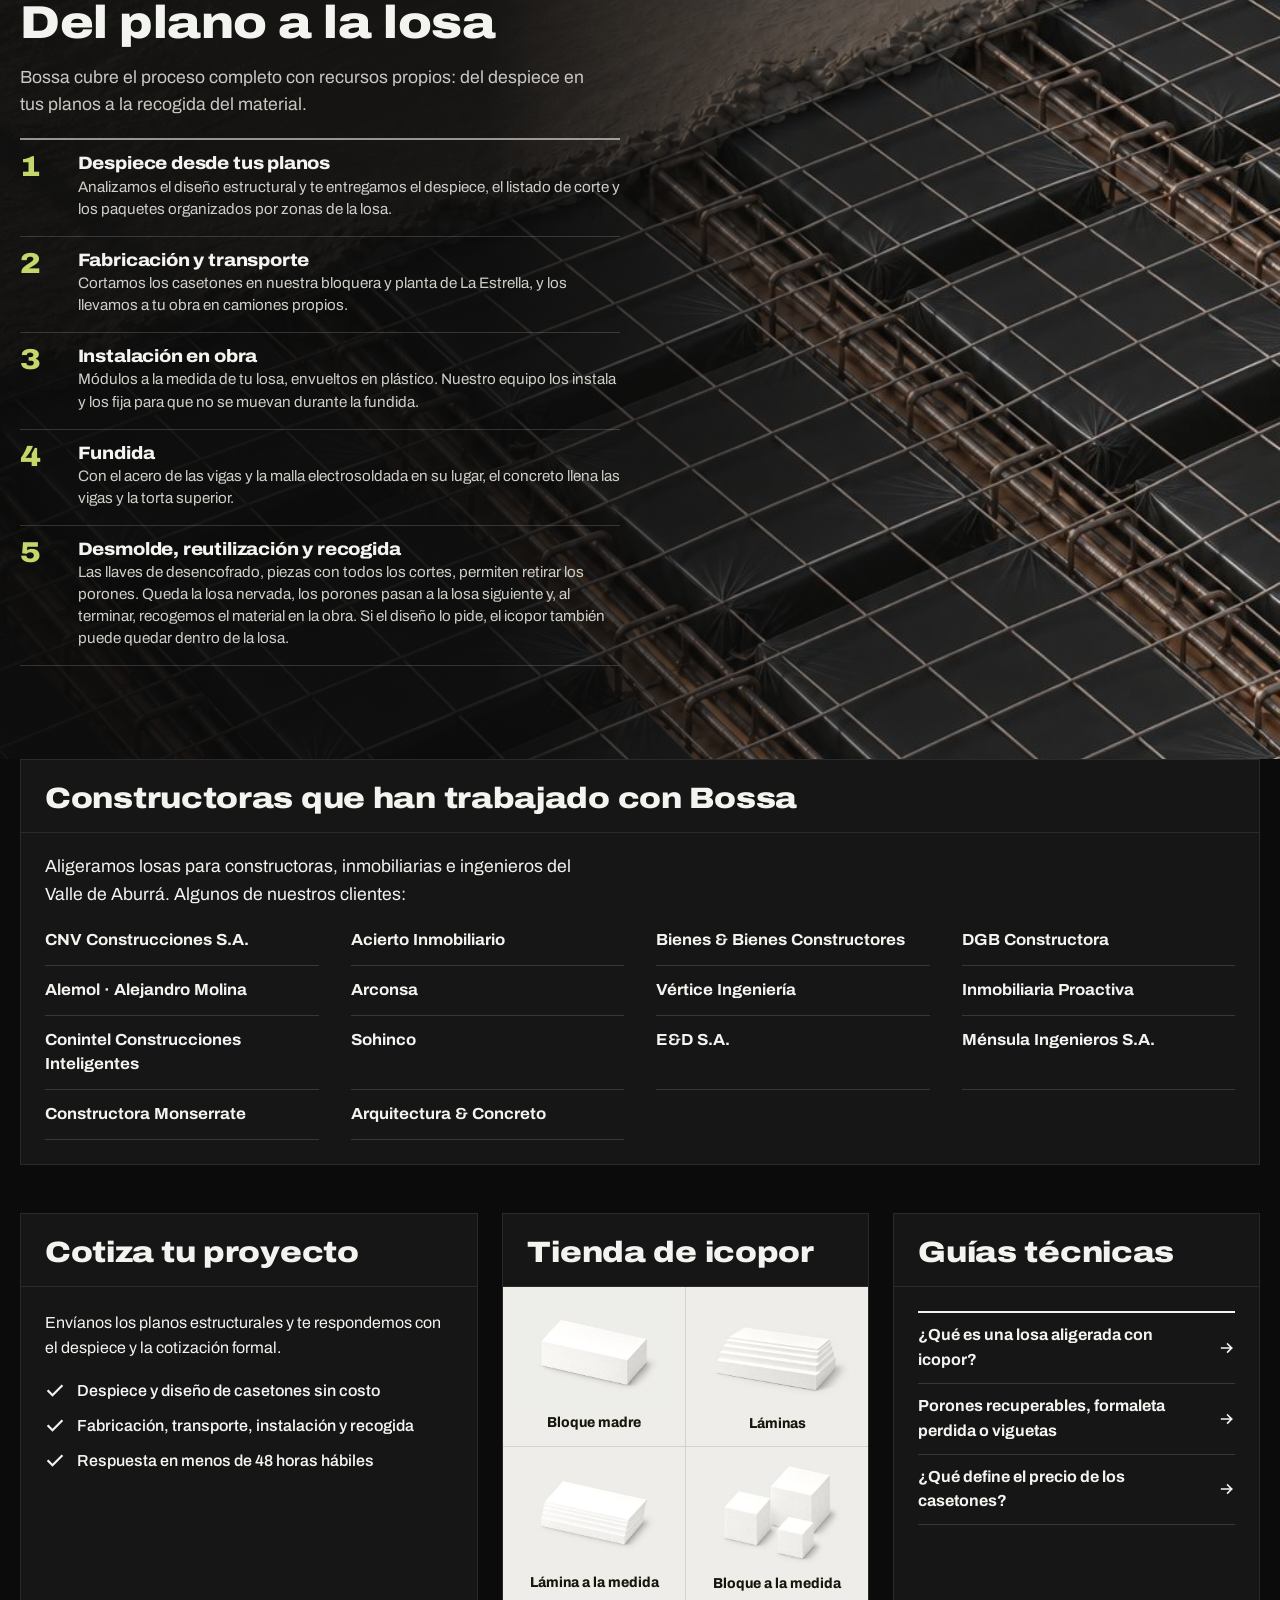
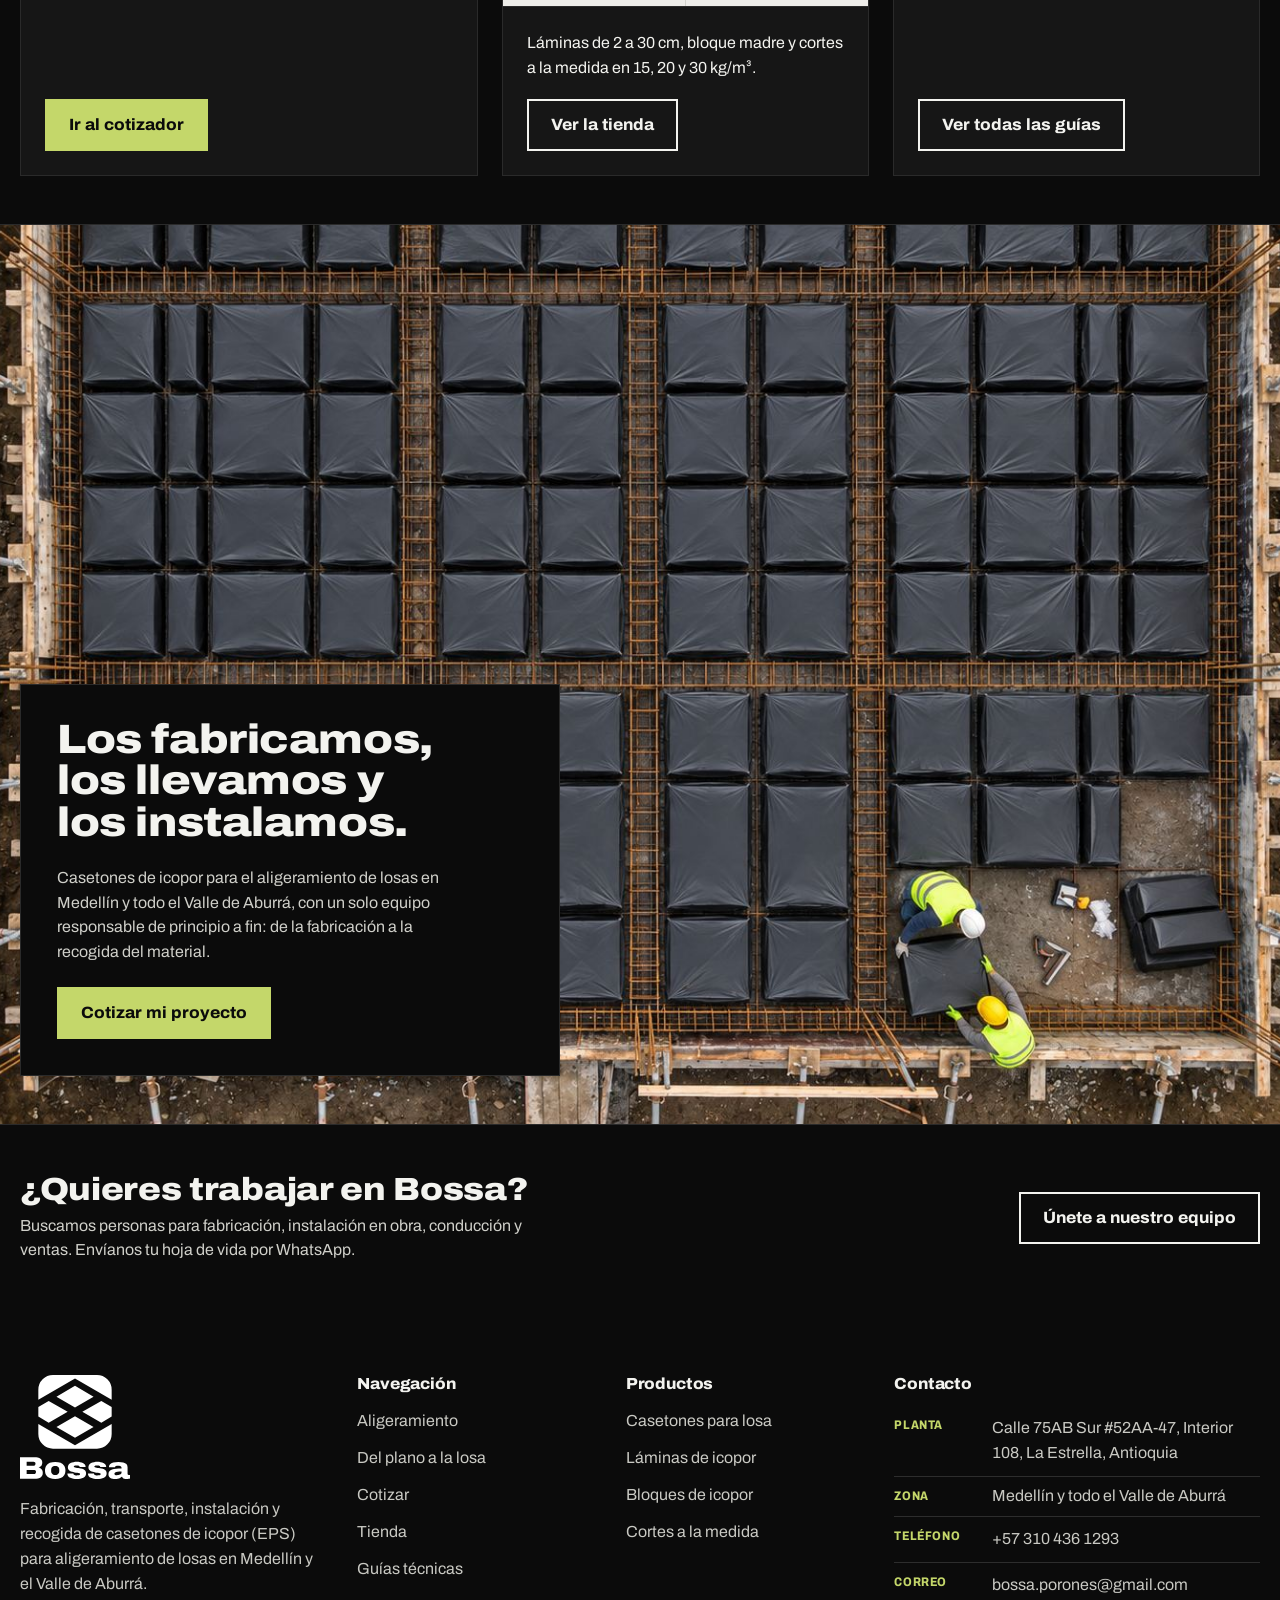
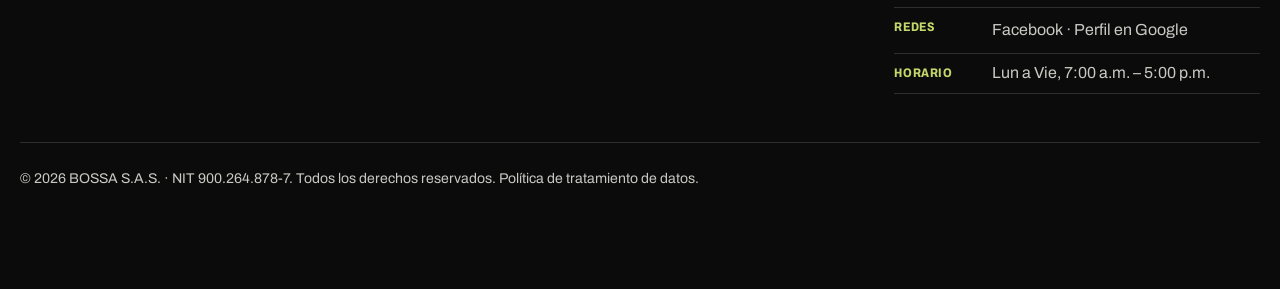
==== commit ad50dcbb: "Autorización de tratamiento de datos en el cotizador y política de datos - Casilla obligatoria de au" ====
--- a/index.html
+++ b/index.html
@@ -27,7 +27,7 @@
 <link rel="preconnect" href="https://fonts.googleapis.com">
 <link rel="preconnect" href="https://fonts.gstatic.com" crossorigin>
 <link href="https://fonts.googleapis.com/css2?family=Archivo:wdth,wght@75..125,400..900&display=swap" rel="stylesheet">
-<link rel="stylesheet" href="/estilos.css?v=20261117b">
+<link rel="stylesheet" href="/estilos.css?v=20261117c">
 </head>
 <body>
 
@@ -299,7 +299,7 @@
         </dl>
       </div>
     </div>
-    <div class="legal">© <span id="anio">2026</span> BOSSA S.A.S. · NIT 900.264.878-7. Todos los derechos reservados.</div>
+    <div class="legal">© <span id="anio">2026</span> BOSSA S.A.S. · NIT 900.264.878-7. Todos los derechos reservados. <a href="/politica-de-datos/">Política de tratamiento de datos</a>.</div>
   </div>
 </footer>
 <div class="velo" id="velo"></div>
@@ -318,6 +318,6 @@
 </a>
 
 
-<script src="/app.js?v=20261117b" defer></script>
+<script src="/app.js?v=20261117c" defer></script>
 </body>
 </html>
--- a/estilos.css
+++ b/estilos.css
@@ -240,6 +240,11 @@
 .error-planos { display: block; margin-top: 8px; color: var(--error); font-size: .88rem; font-weight: 600; }
 .error-planos:empty { display: none; }
 .trampa { position: absolute; left: -9999px; width: 1px; height: 1px; overflow: hidden; }
+.consentimiento { display: grid; grid-template-columns: auto 1fr; gap: 6px 12px; align-items: start; margin-top: 24px; color: var(--tinta); font-size: .95rem; line-height: 1.45; }
+.consentimiento input { width: 22px; height: 22px; margin: 1px 0 0; accent-color: var(--lima); cursor: pointer; }
+.consentimiento label { cursor: pointer; }
+.consentimiento a { text-decoration: underline; }
+.consentimiento .error-campo { grid-column: 2; }
 .pie-formulario { display: flex; align-items: center; justify-content: space-between; gap: 16px; margin-top: 24px; flex-wrap: wrap; }
 .pie-formulario small { max-width: 34ch; color: var(--suave); }
 .mensaje { display: none; margin-top: 18px; padding: 14px 16px; border: 2px solid; color: var(--tinta); }
